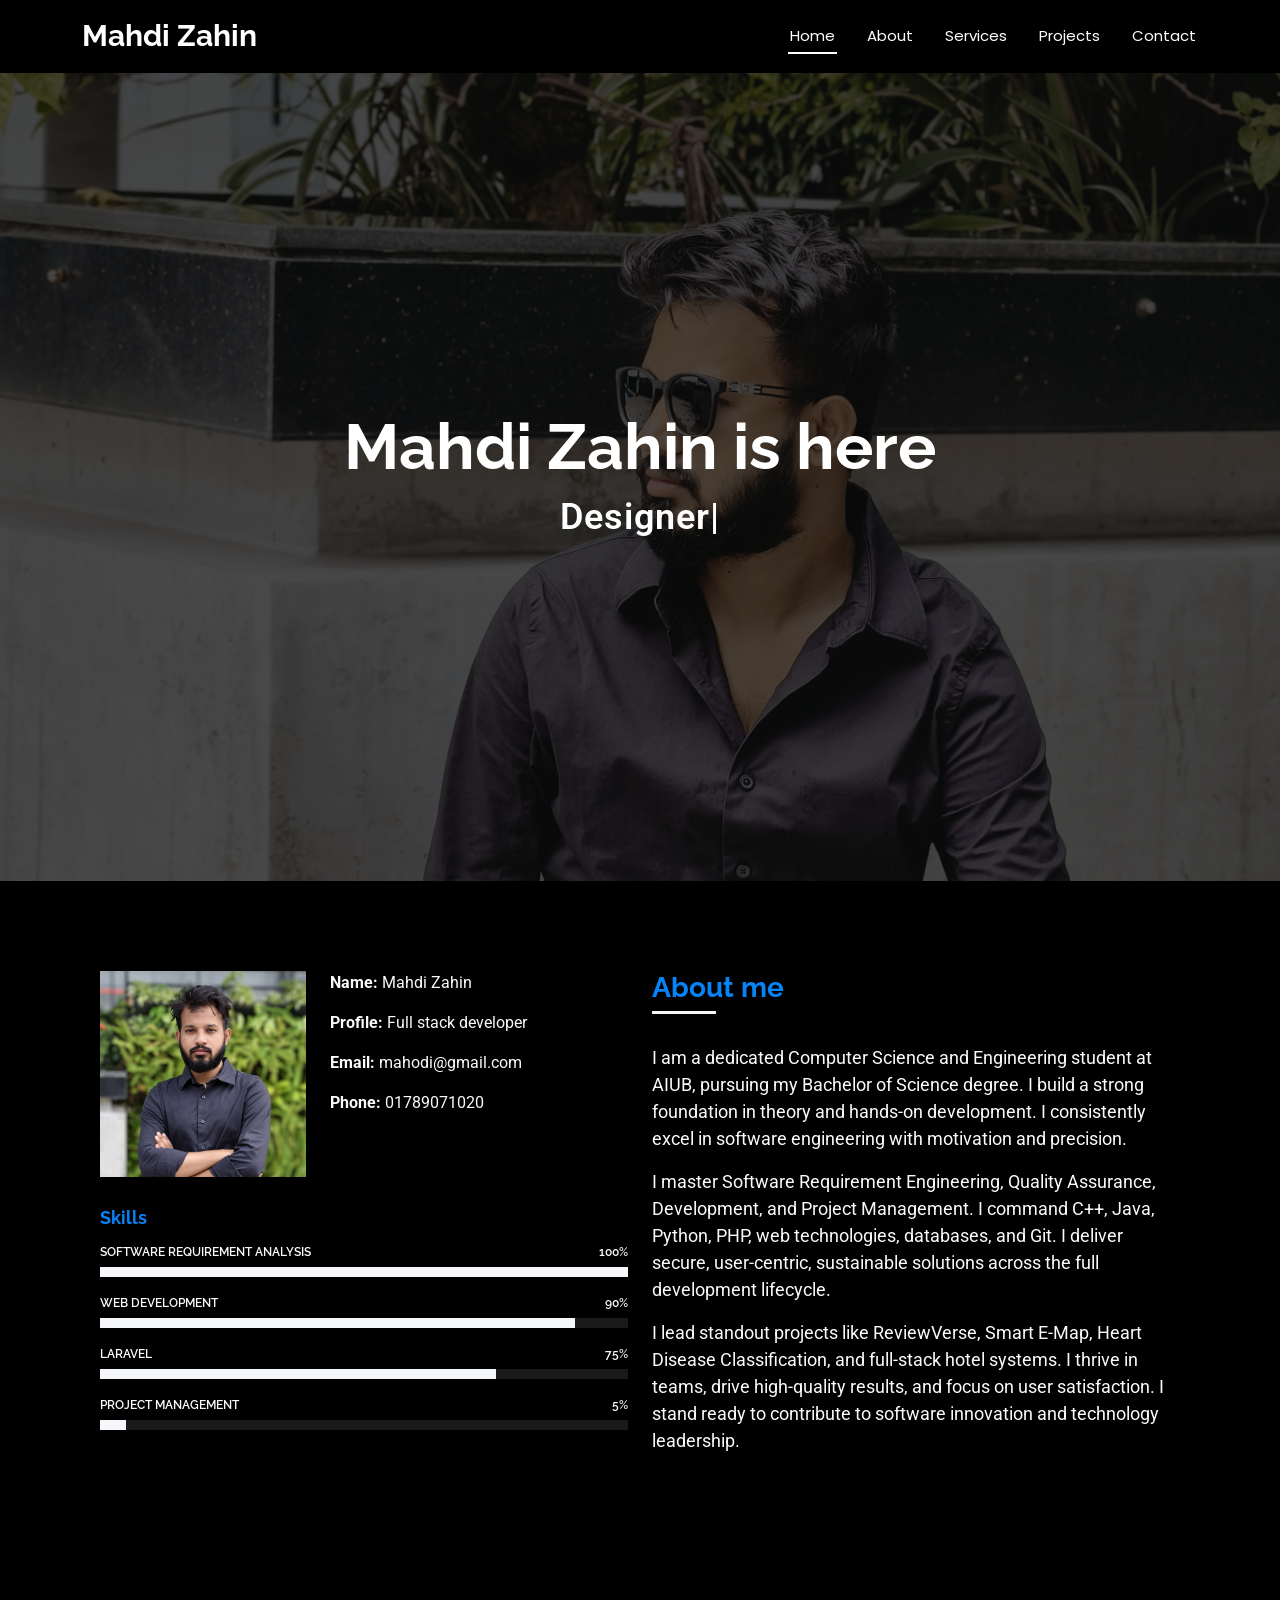
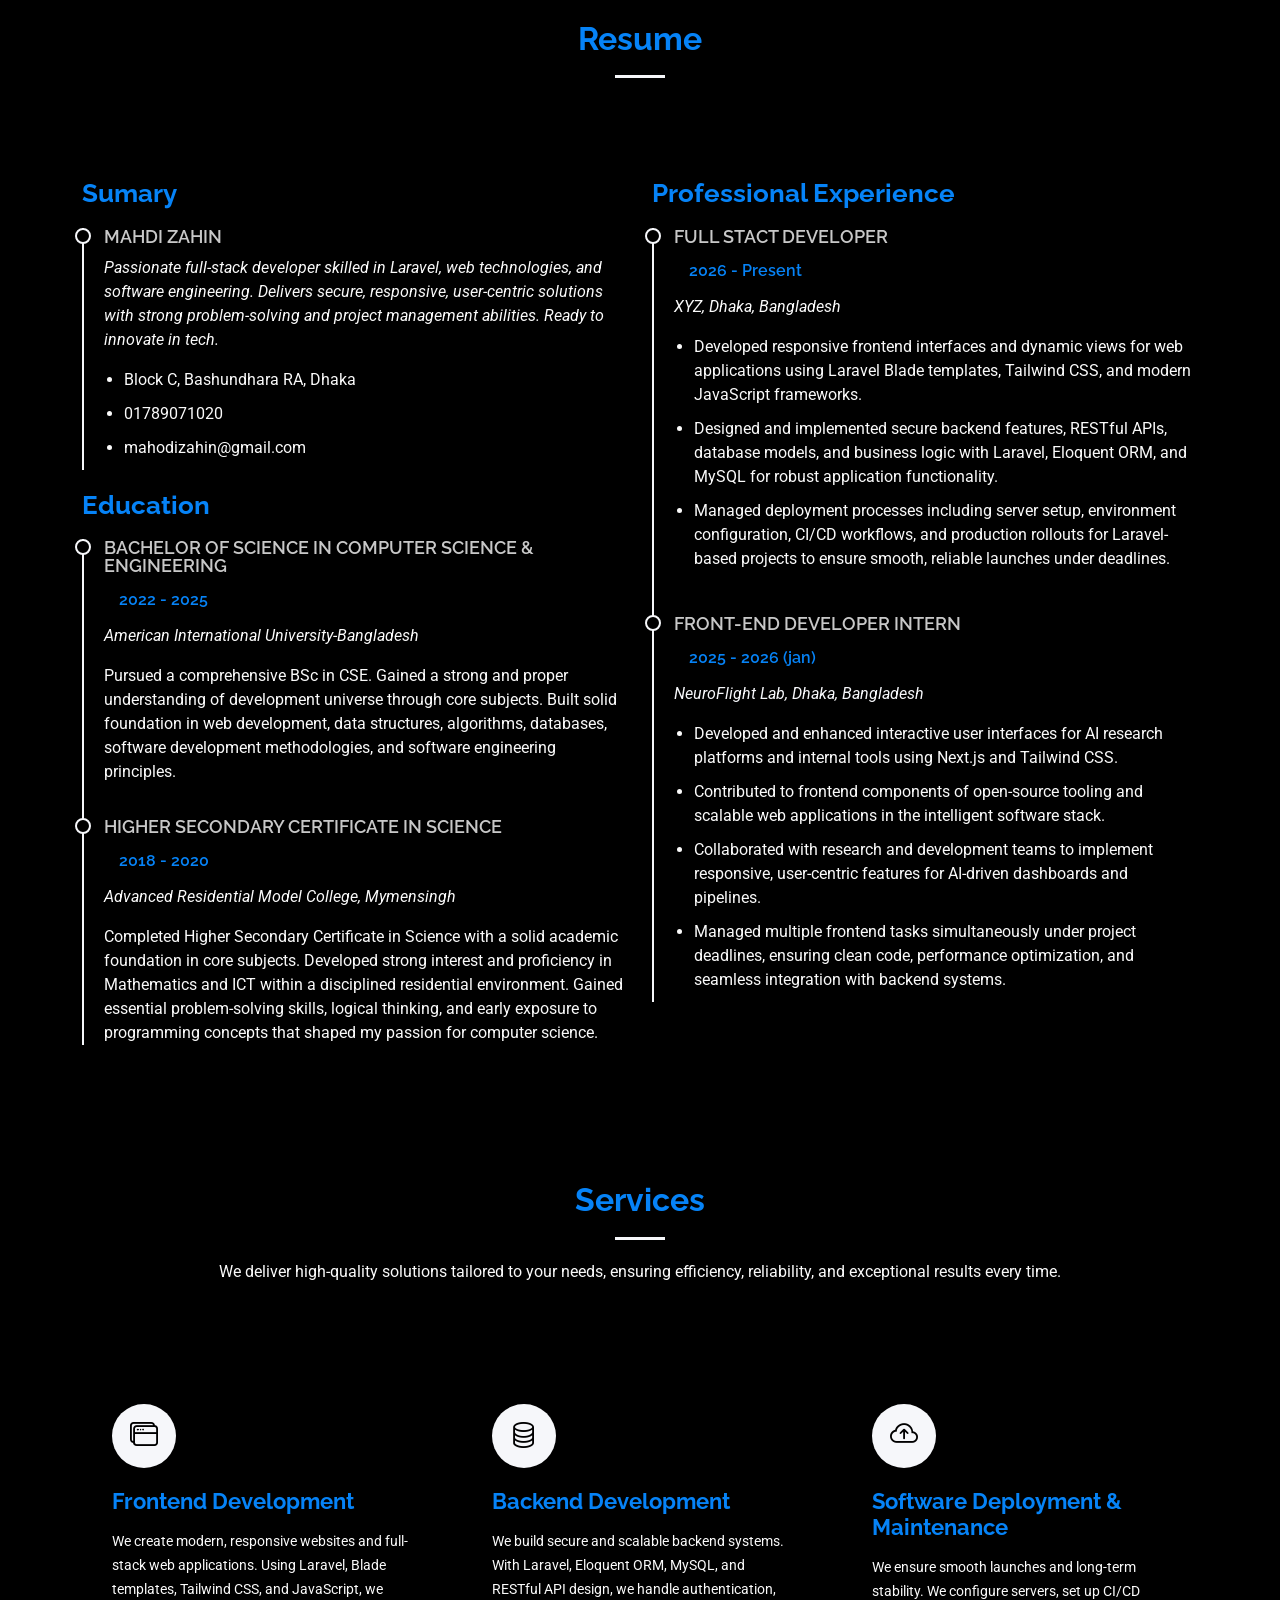
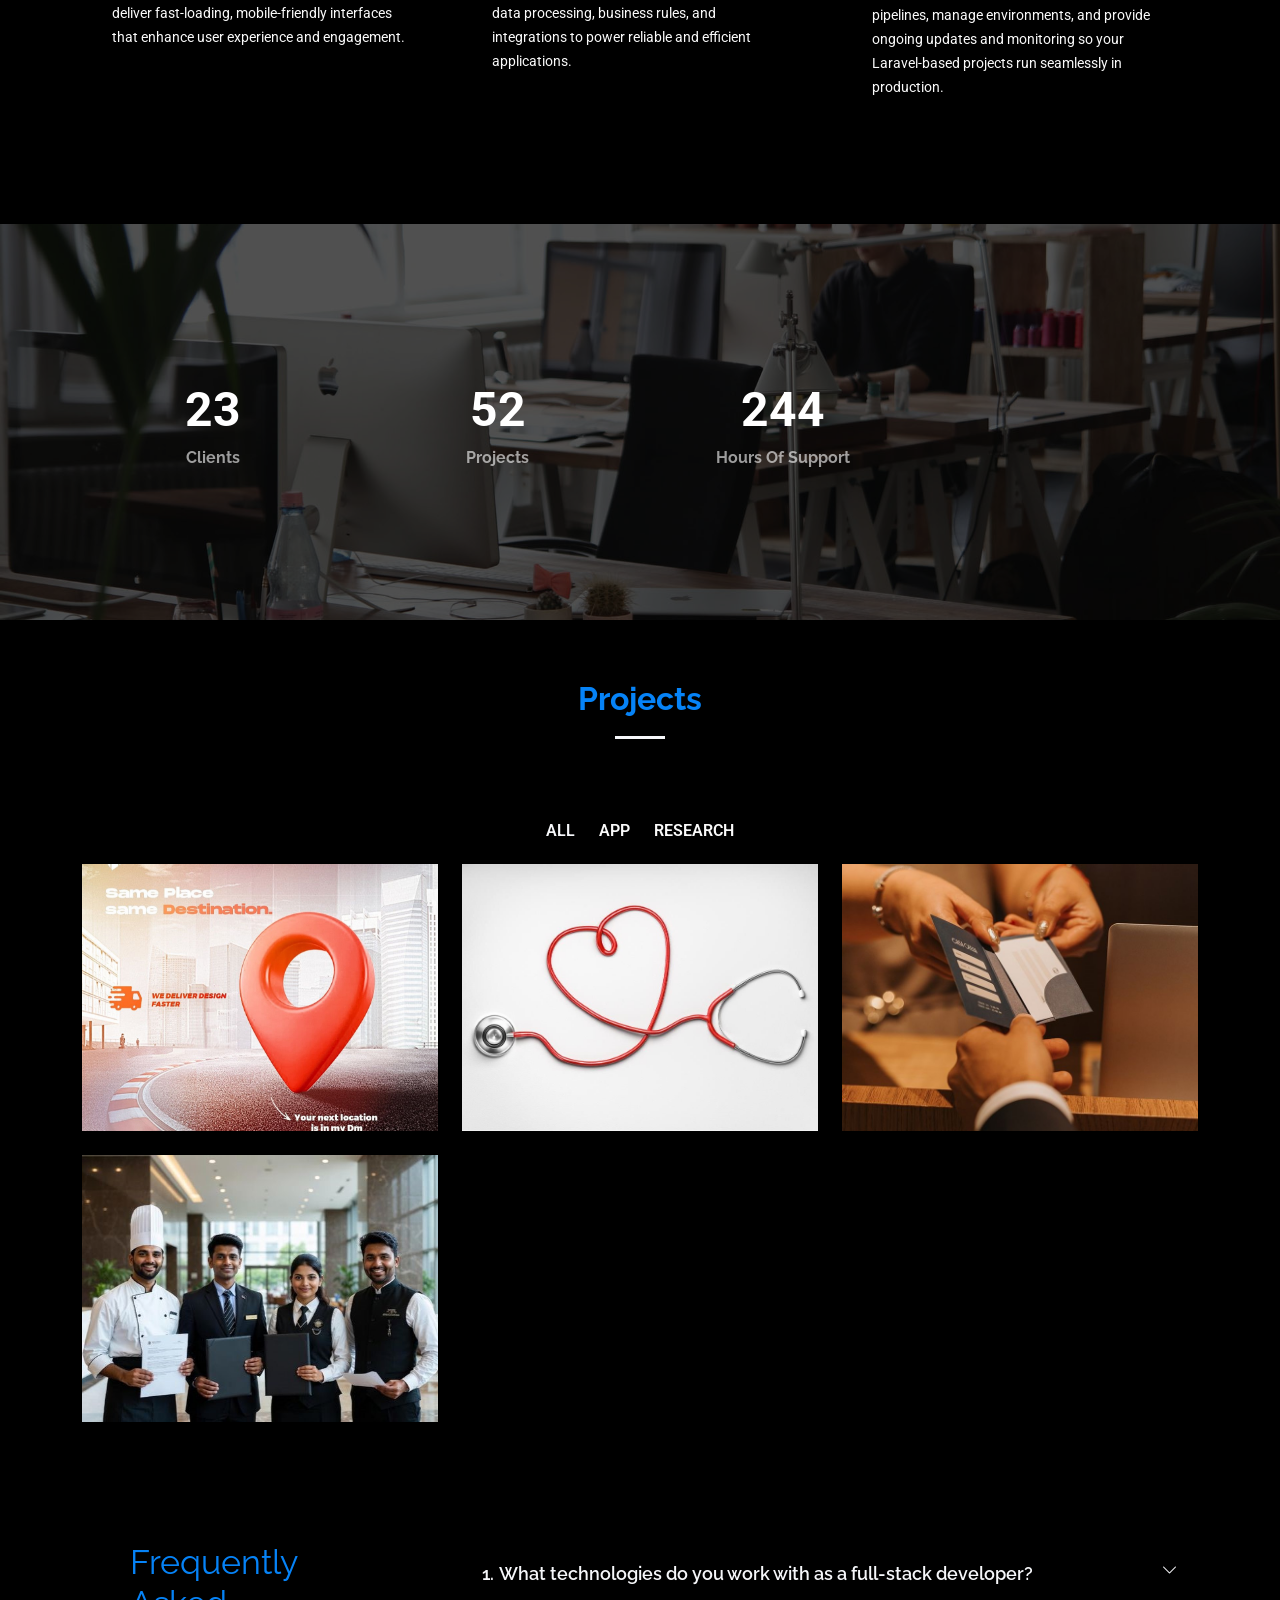
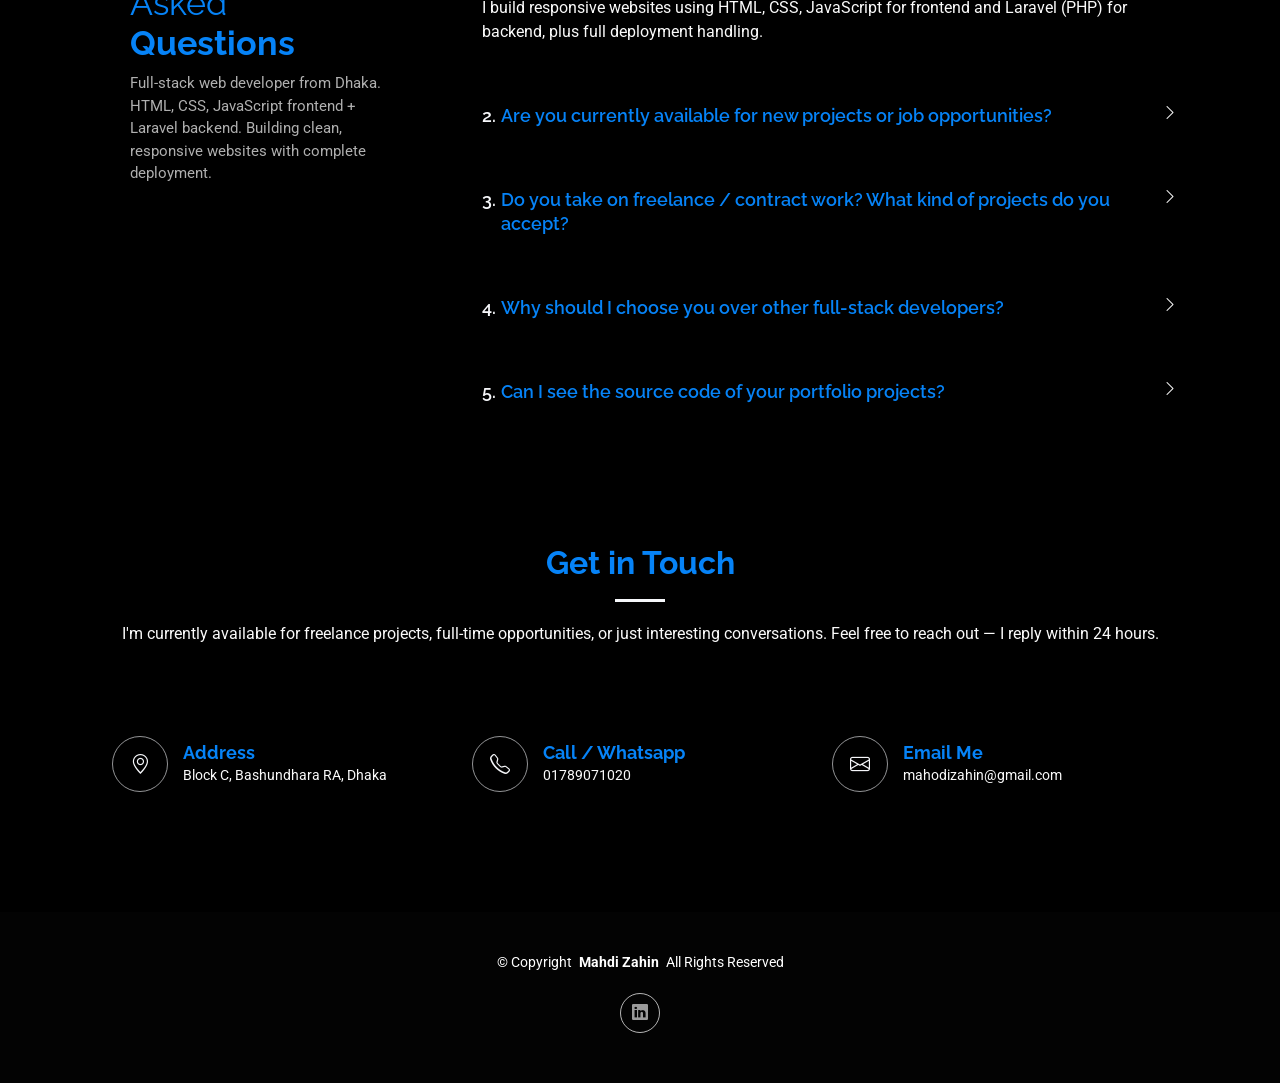
==== index.html @ 17c9fedd "Initial Commit" ====
<!DOCTYPE html>
<html lang="en">

<head>
  <meta charset="utf-8">
  <meta content="width=device-width, initial-scale=1.0" name="viewport">
  <title>Mahdi Zahin</title>
  <meta name="description" content="">
  <meta name="keywords" content="">

  <!-- Favicons -->
  <link href="" rel="icon">
  <link href="assets/img/apple-touch-icon.png" rel="apple-touch-icon">

  <!-- Fonts -->
  <link href="https://fonts.googleapis.com" rel="preconnect">
  <link href="https://fonts.gstatic.com" rel="preconnect" crossorigin>
  <link href="https://fonts.googleapis.com/css2?family=Roboto:ital,wght@0,100;0,300;0,400;0,500;0,700;0,900;1,100;1,300;1,400;1,500;1,700;1,900&family=Poppins:ital,wght@0,100;0,200;0,300;0,400;0,500;0,600;0,700;0,800;0,900;1,100;1,200;1,300;1,400;1,500;1,600;1,700;1,800;1,900&family=Raleway:ital,wght@0,100;0,200;0,300;0,400;0,500;0,600;0,700;0,800;0,900;1,100;1,200;1,300;1,400;1,500;1,600;1,700;1,800;1,900&display=swap" rel="stylesheet">

  <!-- Vendor CSS Files -->
  <link href="assets/vendor/bootstrap/css/bootstrap.min.css" rel="stylesheet">
  <link href="assets/vendor/bootstrap-icons/bootstrap-icons.css" rel="stylesheet">
  <link href="assets/vendor/aos/aos.css" rel="stylesheet">
  <link href="assets/vendor/glightbox/css/glightbox.min.css" rel="stylesheet">
  <link href="assets/vendor/swiper/swiper-bundle.min.css" rel="stylesheet">

  <!-- Main CSS File -->
  <link href="assets/css/main.css" rel="stylesheet">

  <!-- =======================================================
  * Template Name: DevFolio
  * Template URL: https://bootstrapmade.com/devfolio-bootstrap-portfolio-html-template/
  * Updated: Aug 07 2024 with Bootstrap v5.3.3
  * Author: BootstrapMade.com
  * License: https://bootstrapmade.com/license/
  ======================================================== -->
</head>

<body class="index-page">

  <header id="header" class="header d-flex align-items-center sticky-top">
    <div class="container-fluid container-xl position-relative d-flex align-items-center justify-content-between">

      <a href="index.html" class="logo d-flex align-items-center">
        <!-- Uncomment the line below if you also wish to use an image logo -->
        <!-- <img src="assets/img/logo.png" alt=""> -->
        <h1 class="sitename">Mahdi Zahin</h1>
      </a>

      <nav id="navmenu" class="navmenu">
        <ul>
          <li><a href="#hero" class="active">Home<br></a></li>
          <li><a href="#about">About</a></li>
          <li><a href="#services">Services</a></li>
          <li><a href="#portfolio">Projects</a></li>
          <li><a href="#contact">Contact</a></li>
        </ul>
        <i class="mobile-nav-toggle d-xl-none bi bi-list"></i>
      </nav>

    </div>
  </header>

  <main class="main">

    <!-- Hero Section -->
    <section id="hero" class="hero section dark-background">

      <img src="assets/img/hero-img.jpg" alt="" data-aos="fade-in">

      <div class="container d-flex flex-column align-items-center justify-content-center text-center" data-aos="fade-up" data-aos-delay="100">
        <h2>Mahdi Zahin is here</h2>
        <p><span class="typed" data-typed-items="Designer, Developer, Freelancer, Project Manager"></span></p>
      </div>

    </section><!-- /Hero Section -->

    <!-- About Section -->
    <section id="about" class="about section">

      <div class="container" data-aos="fade-up" data-aos-delay="100">

        <div class="row gy-4">
          <div class="col-md-6">

            <div class="row justify-content-between gy-4">
              <div class="col-lg-5">
                <img src="assets/img/profile-img.jpg" class="img-fluid" alt="">
              </div>
              <div class="col-lg-7 about-info">
                <p><strong>Name: </strong> <span>Mahdi Zahin</span></p>
                <p><strong>Profile: </strong> <span>Full stack developer</span></p>
                <p><strong>Email: </strong> <span>mahodi@gmail.com</span></p>
                <p><strong>Phone: </strong> <span>01789071020</span></p>
              </div>
            </div>

            <div class="skills-content skills-animation">

              <h5>Skills</h5>

              <div class="progress">
                <span class="skill"><span>Software Requirement Analysis</span> <i class="val">100%</i></span>
                <div class="progress-bar-wrap">
                  <div class="progress-bar" role="progressbar" aria-valuenow="100" aria-valuemin="0" aria-valuemax="100"></div>
                </div>
              </div><!-- End Skills Item -->

              <div class="progress">
                <span class="skill"><span>Web development</span> <i class="val">90%</i></span>
                <div class="progress-bar-wrap">
                  <div class="progress-bar" role="progressbar" aria-valuenow="90" aria-valuemin="0" aria-valuemax="100"></div>
                </div>
              </div><!-- End Skills Item -->

              <div class="progress">
                <span class="skill"><span>Laravel</span> <i class="val">75%</i></span>
                <div class="progress-bar-wrap">
                  <div class="progress-bar" role="progressbar" aria-valuenow="75" aria-valuemin="0" aria-valuemax="100"></div>
                </div>
              </div><!-- End Skills Item -->

              <div class="progress">
                <span class="skill"><span>Project Management</span> <i class="val">5%</i></span>
                <div class="progress-bar-wrap">
                  <div class="progress-bar" role="progressbar" aria-valuenow="5" aria-valuemin="0" aria-valuemax="100"></div>
                </div>
              </div><!-- End Skills Item -->

            </div>
          </div>

          <div class="col-md-6">
            <div class="about-me">
              <h4>About me</h4>
              <p>
                I am a dedicated Computer Science and Engineering student at AIUB, pursuing my Bachelor of Science degree. I build a strong foundation in theory and hands-on development. I consistently excel in software engineering with motivation and precision.
              </p>
              <p>
                I master Software Requirement Engineering, Quality Assurance, Development, and Project Management. I command C++, Java, Python, PHP, web technologies, databases, and Git. I deliver secure, user-centric, sustainable solutions across the full development lifecycle.
              </p>
              <p>
                I lead standout projects like ReviewVerse, Smart E-Map, Heart Disease Classification, and full-stack hotel systems. I thrive in teams, drive high-quality results, and focus on user satisfaction. I stand ready to contribute to software innovation and technology leadership.
              </p>
            </div>
          </div>
        </div>

      </div>

    </section><!-- /About Section -->

    <!-- Resume Section -->
    <section id="resume" class="resume section">

      <!-- Section Title -->
      <div class="container section-title" data-aos="fade-up">
        <h2>Resume</h2>
      </div><!-- End Section Title -->

      <div class="container">

        <div class="row">

          <div class="col-lg-6" data-aos="fade-up" data-aos-delay="100">
            <h3 class="resume-title">Sumary</h3>

            <div class="resume-item pb-0">
              <h4>Mahdi Zahin</h4>
              <p><em>Passionate full-stack developer skilled in Laravel, web technologies, and software engineering. Delivers secure, responsive, user-centric solutions with strong problem-solving and project management abilities. Ready to innovate in tech.</em></p>
              <ul>
                <li>Block C, Bashundhara RA, Dhaka</li>
                <li>01789071020</li>
                <li>mahodizahin@gmail.com</li>
              </ul>
            </div><!-- Edn Resume Item -->

            <h3 class="resume-title">Education</h3>
            <div class="resume-item">
              <h4>Bachelor of Science in Computer Science & Engineering</h4>
              <h5>2022 - 2025</h5>
              <p><em>American International University-Bangladesh </em></p>
              <p>Pursued a comprehensive BSc in CSE. Gained a strong and proper understanding of development universe through core subjects. Built solid foundation in web development, data structures, algorithms, databases, software development methodologies, and software engineering principles.</p>
            </div><!-- Edn Resume Item -->

            <div class="resume-item">
              <h4>Higher Secondary Certificate in Science</h4>
              <h5>2018 - 2020</h5>
              <p><em>Advanced Residential Model College, Mymensingh</em></p>
              <p>Completed Higher Secondary Certificate in Science with a solid academic foundation in core subjects. Developed strong interest and proficiency in Mathematics and ICT within a disciplined residential environment. Gained essential problem-solving skills, logical thinking, and early exposure to programming concepts that shaped my passion for computer science.</p>
            </div><!-- Edn Resume Item -->

          </div>

          <div class="col-lg-6" data-aos="fade-up" data-aos-delay="200">
            <h3 class="resume-title">Professional Experience</h3>
            <div class="resume-item">
              <h4>Full Stact Developer</h4>
              <h5>2026 - Present</h5>
              <p><em>XYZ, Dhaka, Bangladesh</em></p>
              <ul>
                <li>Developed responsive frontend interfaces and dynamic views for web applications using Laravel Blade templates, Tailwind CSS, and modern JavaScript frameworks.</li>
                <li>Designed and implemented secure backend features, RESTful APIs, database models, and business logic with Laravel, Eloquent ORM, and MySQL for robust application functionality.</li>
                <li>Managed deployment processes including server setup, environment configuration, CI/CD workflows, and production rollouts for Laravel-based projects to ensure smooth, reliable launches under deadlines.</li>
              
              </ul>
            </div><!-- Edn Resume Item -->

            <div class="resume-item">
              <h4>Front-end Developer Intern</h4>
              <h5>2025 - 2026 (jan)</h5>
              <p><em> <a href="https://www.neuroflightlab.org/">NeuroFlight Lab, Dhaka, Bangladesh</a></em></p>
              <ul>
                <li>Developed and enhanced interactive user interfaces for AI research platforms and internal tools using Next.js and Tailwind CSS.</li>
                <li>Contributed to frontend components of open-source tooling and scalable web applications in the intelligent software stack.</li>
                <li>Collaborated with research and development teams to implement responsive, user-centric features for AI-driven dashboards and pipelines.</li>
                <li>Managed multiple frontend tasks simultaneously under project deadlines, ensuring clean code, performance optimization, and seamless integration with backend systems.</li>
              </ul>
            </div><!-- Edn Resume Item -->

          </div>

        </div>

      </div>

    </section><!-- /Resume Section -->

    <!-- Services Section -->
    <section id="services" class="services section">

      <!-- Section Title -->
      <div class="container section-title" data-aos="fade-up">
        <h2>Services</h2>
        <p>We deliver high-quality solutions tailored to your needs, ensuring efficiency, reliability, and exceptional results every time.</p>
      </div><!-- End Section Title -->

      <div class="container">

        <div class="row gy-4">

          <div class="col-lg-4 col-md-6" data-aos="fade-up" data-aos-delay="100">
            <div class="service-item  position-relative">
              <div class="icon">
                <i class="bi bi-window-stack"></i>
              </div>
              <a href="#" class="stretched-link">
                <h3>Frontend Development</h3>
              </a>
              <p>We create modern, responsive websites and full-stack web applications. Using Laravel, Blade templates, Tailwind CSS, and JavaScript, we deliver fast-loading, mobile-friendly interfaces that enhance user experience and engagement.</p>
            </div>
          </div><!-- End Service Item -->

          <div class="col-lg-4 col-md-6" data-aos="fade-up" data-aos-delay="200">
            <div class="service-item position-relative">
              <div class="icon">
                <i class="bi bi-database"></i>
              </div>
              <a href="#" class="stretched-link">
                <h3>Backend Development</h3>
              </a>
              <p>We build secure and scalable backend systems. With Laravel, Eloquent ORM, MySQL, and RESTful API design, we handle authentication, data processing, business rules, and integrations to power reliable and efficient applications.</p>
            </div>
          </div><!-- End Service Item -->

          <div class="col-lg-4 col-md-6" data-aos="fade-up" data-aos-delay="300">
            <div class="service-item position-relative">
              <div class="icon">
                <i class="bi bi-cloud-arrow-up"></i>
              </div>
              <a href="#" class="stretched-link">
                <h3>Software Deployment & Maintenance</h3>
              </a>
              <p>We ensure smooth launches and long-term stability. We configure servers, set up CI/CD pipelines, manage environments, and provide ongoing updates and monitoring so your Laravel-based projects run seamlessly in production.</p>
            </div>
          </div><!-- End Service Item -->

        </div>

      </div>

    </section><!-- /Services Section -->

    <!-- Stats Section -->
    <section id="stats" class="stats section accent-background">

      <img src="assets/img/stats-bg.jpg" alt="" data-aos="fade-in">

      <div class="container position-relative" data-aos="fade-up" data-aos-delay="100">

        <div class="row gy-4">

          <div class="col-lg-3 col-md-6">
            <div class="stats-item text-center w-100 h-100">
              <span data-purecounter-start="0" data-purecounter-end="23" data-purecounter-duration="0" class="purecounter">23</span>
              <p>Clients</p>
            </div>
          </div><!-- End Stats Item -->

          <div class="col-lg-3 col-md-6">
            <div class="stats-item text-center w-100 h-100">
              <span data-purecounter-start="0" data-purecounter-end="52" data-purecounter-duration="0" class="purecounter">52</span>
              <p>Projects</p>
            </div>
          </div><!-- End Stats Item -->

          <div class="col-lg-3 col-md-6">
            <div class="stats-item text-center w-100 h-100">
              <span data-purecounter-start="0" data-purecounter-end="244" data-purecounter-duration="0" class="purecounter">244</span>
              <p>Hours Of Support</p>
            </div>
          </div><!-- End Stats Item -->

        </div>

      </div>

    </section><!-- /Stats Section -->

    <!-- Portfolio Section -->
    <section id="portfolio" class="portfolio section">

      <!-- Section Title -->
      <div class="container section-title" data-aos="fade-up">
        <h2>Projects</h2>
      </div><!-- End Section Title -->

      <div class="container">

        <div class="isotope-layout" data-default-filter="*" data-layout="masonry" data-sort="original-order">

          <ul class="portfolio-filters isotope-filters" data-aos="fade-up" data-aos-delay="100">
            <li data-filter="*" class="filter-active">All</li>
            <li data-filter=".filter-app">App</li>
            <li data-filter=".filter-product">Research</li>
            
          </ul><!-- End Portfolio Filters -->

          <div class="row gy-4 isotope-container" data-aos="fade-up" data-aos-delay="200">

            <div class="col-lg-4 col-md-6 portfolio-item isotope-item filter-app">
              <img src="assets/img/portfolio/app-1.jpg" class="img-fluid" alt="">
              <div class="portfolio-info">
                <h4>Smart E-Map</h4>
                <p>Developed an intelligent digital mapping system integrating real-time traffic, optimized routing, 
                emergency assistance, and parking management. Conducted stakeholder analysis, project 
                planning, risk and financial assessment, and designed user-friendly features to enhance urban 
                mobility, safety, and sustainability</p>
                <a href="assets/img/portfolio/app-1.jpg" title="App 1" data-gallery="portfolio-gallery-app" class="glightbox preview-link"><i class="bi bi-zoom-in"></i></a>
                <a href="portfolio-details.html" title="More Details" class="details-link"><i class="bi bi-link-45deg"></i></a>
              </div>
            </div><!-- End Portfolio Item -->

            <div class="col-lg-4 col-md-6 portfolio-item isotope-item filter-product">
              <img src="assets/img/portfolio/product-1.jpg" class="img-fluid" alt="">
              <div class="portfolio-info">
                <h4>Heart Disease Classification</h4>
                <p>Predictive model focusing on data cleaning, imputation, and feature engineering.r</p>
                <a href="assets/img/portfolio/product-1.jpg" title="Product 1" data-gallery="portfolio-gallery-product" class="glightbox preview-link"><i class="bi bi-zoom-in"></i></a>
                <a href="portfolio-details.html" title="More Details" class="details-link"><i class="bi bi-link-45deg"></i></a>
              </div>
            </div><!-- End Portfolio Item -->

           


            <div class="col-lg-4 col-md-6 portfolio-item isotope-item filter-app">
              <img src="assets/img/portfolio/app-2.jpg" class="img-fluid" alt="">
              <div class="portfolio-info">
                <h4>Hotel Reservation System </h4>
                <p>Interactive reservation system with user authentication, room booking, and admin panel.  </p>
                <a href="assets/img/portfolio/app-2.jpg" title="App 2" data-gallery="portfolio-gallery-app" class="glightbox preview-link"><i class="bi bi-zoom-in"></i></a>
                <a href="portfolio-details.html" title="More Details" class="details-link"><i class="bi bi-link-45deg"></i></a>
              </div>
            </div><!-- End Portfolio Item -->


            <div class="col-lg-4 col-md-6 portfolio-item isotope-item filter-app">
              <img src="assets/img/portfolio/app-3.jpg" class="img-fluid" alt="">
              <div class="portfolio-info">
                <h4>Hotel Management System</h4>
                <p>Customers can book single/double rooms by date, while admin manages room availability and assigns cleaners efficiently. </p>
                <a href="assets/img/portfolio/app-3.jpg" title="App 3" data-gallery="portfolio-gallery-app" class="glightbox preview-link"><i class="bi bi-zoom-in"></i></a>
                <a href="portfolio-details.html" title="More Details" class="details-link"><i class="bi bi-link-45deg"></i></a>
              </div>
            </div><!-- End Portfolio Item -->

          </div><!-- End Portfolio Container -->

        </div>

      </div>

    </section><!-- /Portfolio Section -->

   

    <!-- Faq Section -->
    <section id="faq" class="faq section">

      <div class="container">

        <div class="row gy-4">

          <div class="col-lg-4" data-aos="fade-up" data-aos-delay="100">
            <div class="content px-xl-5">
              <h3><span>Frequently Asked </span><strong>Questions</strong></h3>
              <p>
                Full-stack web developer from Dhaka. HTML, CSS, JavaScript frontend + Laravel backend. Building clean, responsive websites with complete deployment.
              </p>
            </div>
          </div>

          <div class="col-lg-8" data-aos="fade-up" data-aos-delay="200">

            <div class="faq-container">
              <div class="faq-item faq-active">
                <h3><span class="num">1.</span> <span>What technologies do you work with as a full-stack developer?</span></h3>
                <div class="faq-content">
                  <p>I build responsive websites using HTML, CSS, JavaScript for frontend and Laravel (PHP) for backend, plus full deployment handling.</p>
                </div>
                <i class="faq-toggle bi bi-chevron-right"></i>
              </div><!-- End Faq item-->

              <div class="faq-item">
                <h3><span class="num">2.</span> <span>Are you currently available for new projects or job opportunities?</span></h3>
                <div class="faq-content">
                  <p>Yes — I'm open to exciting full-time remote/on-site roles (Dhaka-based preferred), freelance contracts, or interesting collaborations. If it's a good fit, I'm usually able to start within 2–4 weeks. Just drop me a message via the contact form, email (mahodizahin@gmail.com), or WhatsApp (01789-071020) with project/role details!</p>
                </div>
                <i class="faq-toggle bi bi-chevron-right"></i>
              </div><!-- End Faq item-->

              <div class="faq-item">
                <h3><span class="num">3.</span> <span>Do you take on freelance / contract work? What kind of projects do you accept?</span></h3>
                <div class="faq-content">
                  <p>Absolutely. I enjoy working on MVPs, SaaS apps, dashboards, e-commerce backends, API integrations, and performance-optimized web platforms. I typically take 1–2 freelance projects at a time to maintain quality. Best-fit projects involve modern JavaScript/TypeScript stacks or hybrid Python/Node solutions. Feel free to share your idea — I'll let you know within 24 hours if it's something I can help with.</p>
                </div>
                <i class="faq-toggle bi bi-chevron-right"></i>
              </div><!-- End Faq item-->

              <div class="faq-item">
                <h3><span class="num">4.</span> <span>Why should I choose you over other full-stack developers?</span></h3>
                <div class="faq-content">
                  <p>I focus on clean, maintainable code, strong problem-solving, and delivering real business value — not just features. Every project includes responsive design, performance optimization, proper error handling, security best practices, and clear documentation. Past clients/teams appreciate fast communication, realistic estimates, and that I think like a product engineer (not just a coder). Check my featured projects for live examples!</p>
                </div>
                <i class="faq-toggle bi bi-chevron-right"></i>
              </div><!-- End Faq item-->

              <div class="faq-item">
                <h3><span class="num">5.</span> <span>Can I see the source code of your portfolio projects?</span></h3>
                <div class="faq-content">
                  <p>Most of my personal / showcase projects are open-source and linked directly on each project card (GitHub repos). For client / NDA projects, I share detailed case studies with architecture diagrams, challenges solved, tech decisions, and performance results — but not the private code. If you're a potential employer/recruiter and want to see more private work samples during interviews, just let me know — happy to discuss under NDA.</p>
                </div>
                <i class="faq-toggle bi bi-chevron-right"></i>
              </div><!-- End Faq item-->

            </div>

          </div>
        </div>

      </div>

    </section><!-- /Faq Section -->

    <!-- Contact Section -->
    <section id="contact" class="contact section">

      <!-- Section Title -->
      <div class="container section-title" data-aos="fade-up">
        <h2>Get in Touch</h2>
        <p>I'm currently available for freelance projects, full-time opportunities, 
  or just interesting conversations. Feel free to reach out — I reply within 24 hours.</p>
      </div><!-- End Section Title -->

      <div class="container" data-aos="fade-up" data-aos-delay="100">

        <div class="info-wrap" data-aos="fade-up" data-aos-delay="200">
          <div class="row gy-5">

            <div class="col-lg-4">
              <div class="info-item d-flex align-items-center">
                <i class="bi bi-geo-alt flex-shrink-0"></i>
                <div>
                  <h3>Address</h3>
                  <p>Block C, Bashundhara RA, Dhaka</p>
                </div>
              </div>
            </div><!-- End Info Item -->

            <div class="col-lg-4">
              <div class="info-item d-flex align-items-center">
                <i class="bi bi-telephone flex-shrink-0"></i>
                <div>
                  <h3>Call / Whatsapp</h3>
                  <p>01789071020</p>
                </div>
              </div>
            </div><!-- End Info Item -->

            <div class="col-lg-4">
              <div class="info-item d-flex align-items-center">
                <i class="bi bi-envelope flex-shrink-0"></i>
                <div>
                  <h3>Email Me</h3>
                  <p>mahodizahin@gmail.com</p>
                </div>
              </div>
            </div><!-- End Info Item -->

          </div>
        </div>
      <!-- 
        <form action="forms/contact.php" method="post" class="php-email-form" data-aos="fade-up" data-aos-delay="300">
          <div class="row gy-4">

            <div class="col-md-6">
              <input type="text" name="name" class="form-control" placeholder="Your Name" required="">
            </div>

            <div class="col-md-6 ">
              <input type="email" class="form-control" name="email" placeholder="Your Email" required="">
            </div>

            <div class="col-md-12">
              <input type="text" class="form-control" name="subject" placeholder="Subject" required="">
            </div>

            <div class="col-md-12">
              <textarea class="form-control" name="message" rows="6" placeholder="Message" required=""></textarea>
            </div>

            <div class="col-md-12 text-center">
              <div class="loading">Loading</div>
              <div class="error-message"></div>
              <div class="sent-message">Your message has been sent. Thank you!</div>

              <button type="submit">Send Message</button>
            </div>

          </div>

          <div style="display:none;">
          <input type="text" name="website" value="" autocomplete="off" />
          </div>
        </form><!-- End Contact Form -->
          
      </div>
      
    </section><!-- /Contact Section -->

  </main>

  <footer id="footer" class="footer accent-background">

    <div class="container">
      <div class="copyright text-center ">
        <p>© <span>Copyright</span> <strong class="px-1 sitename">Mahdi Zahin</strong> <span>All Rights Reserved</span></p>
      </div>
      <div class="social-links d-flex justify-content-center">
        <!--<a href=""><i class="bi bi-twitter-x"></i></a>
        <a href=""><i class="bi bi-facebook"></i></a>
        <a href=""><i class="bi bi-instagram"></i></a> -->
        <a href="https://www.linkedin.com/in/mahdi-zahin-8b3b52180/"><i class="bi bi-linkedin"></i></a>
      </div>
      <div class="credits">
        <!-- All the links in the footer should remain intact. -->
        <!-- You can delete the links only if you've purchased the pro version. -->
        <!-- Licensing information: https://bootstrapmade.com/license/ -->
        <!-- Purchase the pro version with working PHP/AJAX contact form: [buy-url] -->
       
    </div>

  </footer>

  <!-- Scroll Top -->
  <a href="#" id="scroll-top" class="scroll-top d-flex align-items-center justify-content-center"><i class="bi bi-arrow-up-short"></i></a>

  <!-- Preloader -->
  <div id="preloader"></div>

  <!-- Vendor JS Files -->
  <script src="assets/vendor/bootstrap/js/bootstrap.bundle.min.js"></script>
  <script src="assets/vendor/php-email-form/validate.js"></script>
  <script src="assets/vendor/aos/aos.js"></script>
  <script src="assets/vendor/typed.js/typed.umd.js"></script>
  <script src="assets/vendor/waypoints/noframework.waypoints.js"></script>
  <script src="assets/vendor/purecounter/purecounter_vanilla.js"></script>
  <script src="assets/vendor/glightbox/js/glightbox.min.js"></script>
  <script src="assets/vendor/imagesloaded/imagesloaded.pkgd.min.js"></script>
  <script src="assets/vendor/isotope-layout/isotope.pkgd.min.js"></script>
  <script src="assets/vendor/swiper/swiper-bundle.min.js"></script>

  <!-- Main JS File -->
  <script src="assets/js/main.js"></script>

</body>

</html>
---- assets/css/main.css ----
/**
* Template Name: DevFolio
* Template URL: https://bootstrapmade.com/devfolio-bootstrap-portfolio-html-template/
* Updated: Aug 07 2024 with Bootstrap v5.3.3
* Author: BootstrapMade.com
* License: https://bootstrapmade.com/license/
*/

/*--------------------------------------------------------------
# Font & Color Variables
# Help: https://bootstrapmade.com/color-system/
--------------------------------------------------------------*/
/* Fonts */
:root {
  --default-font: "Roboto",  system-ui, -apple-system, "Segoe UI", Roboto, "Helvetica Neue", Arial, "Noto Sans", "Liberation Sans", sans-serif, "Apple Color Emoji", "Segoe UI Emoji", "Segoe UI Symbol", "Noto Color Emoji";
  --heading-font: "Raleway",  sans-serif;
  --nav-font: "Poppins",  sans-serif;
}

/* Global Colors - The following color variables are used throughout the website. Updating them here will change the color scheme of the entire website */
:root { 
  --background-color: #000000; /* Background color for the entire website, including individual sections */
  --default-color: #fafafa; /* Default color used for the majority of the text content across the entire website */
  --heading-color: #0683f7; /* Color for headings, subheadings and title throughout the website */
  --accent-color: #f6f7fa; /* Accent color that represents your brand on the website. It's used for buttons, links, and other elements that need to stand out */
  --surface-color: #000000; /* The surface color is used as a background of boxed elements within sections, such as cards, icon boxes, or other elements that require a visual separation from the global background. */
  --contrast-color: #000000; /* Contrast color for text, ensuring readability against backgrounds of accent, heading, or default colors. */
}

/* Nav Menu Colors - The following color variables are used specifically for the navigation menu. They are separate from the global colors to allow for more customization options */
:root {
  --nav-color: #ffffff;  /* The default color of the main navmenu links */
  --nav-hover-color: #ffffff; /* Applied to main navmenu links when they are hovered over or active */
  --nav-mobile-background-color: #ffffff; /* Used as the background color for mobile navigation menu */
  --nav-dropdown-background-color: #ffffff; /* Used as the background color for dropdown items that appear when hovering over primary navigation items */
  --nav-dropdown-color: #212529; /* Used for navigation links of the dropdown items in the navigation menu. */
  --nav-dropdown-hover-color: #0078ff; /* Similar to --nav-hover-color, this color is applied to dropdown navigation links when they are hovered over. */
}

/* Color Presets - These classes override global colors when applied to any section or element, providing reuse of the sam color scheme. */

.light-background {
  --background-color: #f9f9f9;
  --surface-color: #ffffff;
}

.dark-background {
  --background-color: #030303;
  --default-color: #ffffff;
  --heading-color: #ffffff;
  --surface-color: #252525;
  --contrast-color: #ffffff;
}

.accent-background {
  --background-color: #030303;
  --default-color: #ffffff;
  --heading-color: #ffffff;
  --accent-color: #ffffff;
  --surface-color: #25282c;
  --contrast-color: #ffffff;
}

/* Smooth scroll */
:root {
  scroll-behavior: smooth;
}

/*--------------------------------------------------------------
# General Styling & Shared Classes
--------------------------------------------------------------*/
body {
  color: var(--default-color);
  background-color: var(--background-color);
  font-family: var(--default-font);
}

a {
  color: var(--accent-color);
  text-decoration: none;
  transition: 0.3s;
}

a:hover {
  color: color-mix(in srgb, var(--accent-color), transparent 25%);
  text-decoration: none;
}

h1,
h2,
h3,
h4,
h5,
h6 {
  color: var(--heading-color);
  font-family: var(--heading-font);
}

/* PHP Email Form Messages
------------------------------*/
.php-email-form .error-message {
  display: none;
  background: #df1529;
  color: #ffffff;
  text-align: left;
  padding: 15px;
  margin-bottom: 24px;
  font-weight: 600;
}

.php-email-form .sent-message {
  display: none;
  color: #ffffff;
  background: #059652;
  text-align: center;
  padding: 15px;
  margin-bottom: 24px;
  font-weight: 600;
}

.php-email-form .loading {
  display: none;
  background: var(--surface-color);
  text-align: center;
  padding: 15px;
  margin-bottom: 24px;
}

.php-email-form .loading:before {
  content: "";
  display: inline-block;
  border-radius: 50%;
  width: 24px;
  height: 24px;
  margin: 0 10px -6px 0;
  border: 3px solid var(--accent-color);
  border-top-color: var(--surface-color);
  animation: php-email-form-loading 1s linear infinite;
}

@keyframes php-email-form-loading {
  0% {
    transform: rotate(0deg);
  }

  100% {
    transform: rotate(360deg);
  }
}

/*--------------------------------------------------------------
# Global Header
--------------------------------------------------------------*/
.header {
  --background-color: #000000;
  --default-color: #ffffff;
  --heading-color: #ffffff;
  color: var(--default-color);
  background-color: var(--background-color);
  padding: 10px 0;
  transition: all 0.5s;
  z-index: 997;
}

.header .logo {
  line-height: 1;
}

.header .logo img {
  max-height: 32px;
  margin-right: 8px;
}

.header .logo h1 {
  font-size: 30px;
  margin: 0;
  font-weight: 700;
  color: var(--heading-color);
}

.scrolled .header {
  box-shadow: 0px 0 18px rgba(0, 0, 0, 0.1);
}

/*--------------------------------------------------------------
# Navigation Menu
--------------------------------------------------------------*/
/* Desktop Navigation */
@media (min-width: 1200px) {
  .navmenu {
    padding: 0;
  }

  .navmenu ul {
    margin: 0;
    padding: 0;
    display: flex;
    list-style: none;
    align-items: center;
  }

  .navmenu li {
    position: relative;
  }

  .navmenu>ul>li {
    white-space: nowrap;
    padding: 15px 14px;
  }

  .navmenu>ul>li:last-child {
    padding-right: 0;
  }

  .navmenu a,
  .navmenu a:focus {
    color: var(--nav-color);
    font-size: 15px;
    padding: 0 2px;
    font-family: var(--nav-font);
    font-weight: 400;
    display: flex;
    align-items: center;
    justify-content: space-between;
    white-space: nowrap;
    transition: 0.3s;
    position: relative;
  }

  .navmenu a i,
  .navmenu a:focus i {
    font-size: 12px;
    line-height: 0;
    margin-left: 5px;
    transition: 0.3s;
  }

  .navmenu>ul>li>a:before {
    content: "";
    position: absolute;
    width: 100%;
    height: 2px;
    bottom: -6px;
    left: 0;
    background-color: var(--nav-hover-color);
    visibility: hidden;
    width: 0px;
    transition: all 0.3s ease-in-out 0s;
  }

  .navmenu a:hover:before,
  .navmenu li:hover>a:before,
  .navmenu .active:before {
    visibility: visible;
    width: 100%;
  }

  .navmenu li:hover>a,
  .navmenu .active,
  .navmenu .active:focus {
    color: var(--nav-hover-color);
  }

  .navmenu .dropdown ul {
    margin: 0;
    padding: 10px 0;
    background: var(--nav-dropdown-background-color);
    display: block;
    position: absolute;
    visibility: hidden;
    left: 14px;
    top: 130%;
    opacity: 0;
    transition: 0.3s;
    border-radius: 4px;
    z-index: 99;
    box-shadow: 0px 0px 30px rgba(0, 0, 0, 0.1);
  }

  .navmenu .dropdown ul li {
    min-width: 200px;
  }

  .navmenu .dropdown ul a {
    padding: 10px 20px;
    font-size: 15px;
    text-transform: none;
    color: var(--nav-dropdown-color);
  }

  .navmenu .dropdown ul a i {
    font-size: 12px;
  }

  .navmenu .dropdown ul a:hover,
  .navmenu .dropdown ul .active:hover,
  .navmenu .dropdown ul li:hover>a {
    color: var(--nav-dropdown-hover-color);
  }

  .navmenu .dropdown:hover>ul {
    opacity: 1;
    top: 100%;
    visibility: visible;
  }

  .navmenu .dropdown .dropdown ul {
    top: 0;
    left: -90%;
    visibility: hidden;
  }

  .navmenu .dropdown .dropdown:hover>ul {
    opacity: 1;
    top: 0;
    left: -100%;
    visibility: visible;
  }
}

/* Mobile Navigation */
@media (max-width: 1199px) {
  .mobile-nav-toggle {
    color: var(--nav-color);
    font-size: 28px;
    line-height: 0;
    margin-right: 10px;
    cursor: pointer;
    transition: color 0.3s;
  }

  .navmenu {
    padding: 0;
    z-index: 9997;
  }

  .navmenu ul {
    display: none;
    list-style: none;
    position: absolute;
    inset: 60px 20px 20px 20px;
    padding: 10px 0;
    margin: 0;
    border-radius: 6px;
    background-color: var(--nav-mobile-background-color);
    border: 1px solid color-mix(in srgb, var(--default-color), transparent 90%);
    box-shadow: none;
    overflow-y: auto;
    transition: 0.3s;
    z-index: 9998;
  }

  .navmenu a,
  .navmenu a:focus {
    color: var(--nav-dropdown-color);
    padding: 10px 20px;
    font-family: var(--nav-font);
    font-size: 17px;
    font-weight: 500;
    display: flex;
    align-items: center;
    justify-content: space-between;
    white-space: nowrap;
    transition: 0.3s;
  }

  .navmenu a i,
  .navmenu a:focus i {
    font-size: 12px;
    line-height: 0;
    margin-left: 5px;
    width: 30px;
    height: 30px;
    display: flex;
    align-items: center;
    justify-content: center;
    border-radius: 50%;
    transition: 0.3s;
    background-color: color-mix(in srgb, var(--accent-color), transparent 90%);
  }

  .navmenu a i:hover,
  .navmenu a:focus i:hover {
    background-color: var(--accent-color);
    color: var(--contrast-color);
  }

  .navmenu a:hover,
  .navmenu .active,
  .navmenu .active:focus {
    color: var(--nav-dropdown-hover-color);
  }

  .navmenu .active i,
  .navmenu .active:focus i {
    background-color: var(--accent-color);
    color: var(--contrast-color);
    transform: rotate(180deg);
  }

  .navmenu .dropdown ul {
    position: static;
    display: none;
    z-index: 99;
    padding: 10px 0;
    margin: 10px 20px;
    background-color: var(--nav-dropdown-background-color);
    transition: all 0.5s ease-in-out;
  }

  .navmenu .dropdown ul ul {
    background-color: rgba(33, 37, 41, 0.1);
  }

  .navmenu .dropdown>.dropdown-active {
    display: block;
    background-color: rgba(33, 37, 41, 0.03);
  }

  .mobile-nav-active {
    overflow: hidden;
  }

  .mobile-nav-active .mobile-nav-toggle {
    color: #fff;
    position: absolute;
    font-size: 32px;
    top: 15px;
    right: 15px;
    margin-right: 0;
    z-index: 9999;
  }

  .mobile-nav-active .navmenu {
    position: fixed;
    overflow: hidden;
    inset: 0;
    background: rgba(33, 37, 41, 0.8);
    transition: 0.3s;
  }

  .mobile-nav-active .navmenu>ul {
    display: block;
  }
}

/*--------------------------------------------------------------
# Global Footer
--------------------------------------------------------------*/
.footer {
  color: var(--default-color);
  background-color: var(--background-color);
  font-size: 14px;
  padding: 40px 0;
  position: relative;
}

.footer .copyright p {
  margin-bottom: 0;
}

.footer .social-links {
  margin-top: 20px;
}

.footer .social-links a {
  display: flex;
  align-items: center;
  justify-content: center;
  width: 40px;
  height: 40px;
  border-radius: 50%;
  border: 1px solid color-mix(in srgb, var(--default-color), transparent 30%);
  font-size: 16px;
  color: color-mix(in srgb, var(--default-color), transparent 40%);
  margin: 0 5px;
  transition: 0.3s;
}

.footer .social-links a:hover {
  color: #e2e8f0;
  border-color: #e2e8f0;
}

.footer .credits {
  margin-top: 10px;
  font-size: 13px;
  text-align: center;
}

.footer .credits a {
  color: color-mix(in srgb, var(--default-color), transparent 70%);
}

/*--------------------------------------------------------------
# Preloader
--------------------------------------------------------------*/
#preloader {
  position: fixed;
  inset: 0;
  z-index: 999999;
  overflow: hidden;
  background: var(--background-color);
  transition: all 0.6s ease-out;
}

#preloader:before {
  content: "";
  position: fixed;
  top: calc(50% - 30px);
  left: calc(50% - 30px);
  border: 6px solid #ffffff;
  border-color: var(--accent-color) transparent var(--accent-color) transparent;
  border-radius: 50%;
  width: 60px;
  height: 60px;
  animation: animate-preloader 1.5s linear infinite;
}

@keyframes animate-preloader {
  0% {
    transform: rotate(0deg);
  }

  100% {
    transform: rotate(360deg);
  }
}

/*--------------------------------------------------------------
# Scroll Top Button
--------------------------------------------------------------*/
.scroll-top {
  position: fixed;
  visibility: hidden;
  opacity: 0;
  right: 15px;
  bottom: -15px;
  z-index: 99999;
  background-color: var(--accent-color);
  width: 44px;
  height: 44px;
  border-radius: 50px;
  transition: all 0.4s;
}

.scroll-top i {
  font-size: 24px;
  color: var(--contrast-color);
  line-height: 0;
}

.scroll-top:hover {
  background-color: color-mix(in srgb, var(--accent-color), transparent 20%);
  color: var(--contrast-color);
}

.scroll-top.active {
  visibility: visible;
  opacity: 1;
  bottom: 15px;
}

/*--------------------------------------------------------------
# Disable aos animation delay on mobile devices
--------------------------------------------------------------*/
@media screen and (max-width: 768px) {
  [data-aos-delay] {
    transition-delay: 0 !important;
  }
}

/*--------------------------------------------------------------
# Global Page Titles & Breadcrumbs
--------------------------------------------------------------*/
.page-title {
  --background-color: color-mix(in srgb, var(--default-color), transparent 96%);
  color: var(--default-color);
  background-color: var(--background-color);
  padding: 25px 0;
  position: relative;
}

.page-title h1 {
  font-size: 24px;
  font-weight: 700;
}

.page-title .breadcrumbs ol {
  display: flex;
  flex-wrap: wrap;
  list-style: none;
  padding: 0;
  margin: 0;
  font-size: 14px;
  font-weight: 400;
}

.page-title .breadcrumbs ol li+li {
  padding-left: 10px;
}

.page-title .breadcrumbs ol li+li::before {
  content: "/";
  display: inline-block;
  padding-right: 10px;
  color: color-mix(in srgb, var(--default-color), transparent 70%);
}

/*--------------------------------------------------------------
# Global Sections
--------------------------------------------------------------*/
section,
.section {
  color: var(--default-color);
  background-color: var(--background-color);
  padding: 60px 0;
  scroll-margin-top: 92px;
  overflow: clip;
}

@media (max-width: 1199px) {

  section,
  .section {
    scroll-margin-top: 76px;
  }
}

/*--------------------------------------------------------------
# Global Section Titles
--------------------------------------------------------------*/
.section-title {
  text-align: center;
  padding-bottom: 60px;
  position: relative;
}

.section-title h2 {
  font-size: 32px;
  font-weight: 700;
  margin-bottom: 20px;
  padding-bottom: 20px;
  position: relative;
}

.section-title h2:after {
  content: "";
  position: absolute;
  display: block;
  width: 50px;
  height: 3px;
  background: var(--accent-color);
  left: 0;
  right: 0;
  bottom: 0;
  margin: auto;
}

.section-title p {
  margin-bottom: 0;
}

/*--------------------------------------------------------------
# Hero Section
--------------------------------------------------------------*/
.hero {
  width: 100%;
  min-height: calc(100vh - 92px);
  position: relative;
  padding: 60px 0;
  display: flex;
  align-items: center;
  justify-content: center;
}

.hero img {
  position: absolute;
  inset: 0;
  display: block;
  width: 100%;
  height: 100%;
  object-fit: cover;
  z-index: 1;
}

.hero:before {
  content: "";
  background: color-mix(in srgb, var(--background-color), transparent 30%);
  position: absolute;
  inset: 0;
  z-index: 2;
}

.hero .container {
  position: relative;
  z-index: 3;
}

.hero h2 {
  margin: 0;
  font-size: 64px;
  font-weight: 700;
}

.hero p {
  margin: 5px 0 0 0;
  font-size: 36px;
  font-weight: 600;
}

.hero p span {
  letter-spacing: 1px;
}

@media (max-width: 768px) {
  .hero h2 {
    font-size: 32px;
  }

  .hero p {
    font-size: 20px;
  }
}

/*--------------------------------------------------------------
# About Section
--------------------------------------------------------------*/
.about .container {
  background-color: var(--surface-color);
  box-shadow: 0px 2px 15px rgba(0, 0, 0, 0.1);
  padding: 30px;
}

.about .skills-content h5 {
  font-size: 18px;
  font-weight: 700;
  margin: 30px 0 15px 0;
}

.about .progress {
  height: 36px;
  display: block;
  background: none;
  border-radius: 0;
  margin-top: 15px;
}

.about .progress .skill {
  color: var(--default-color);
  padding: 0;
  margin: 0 0 6px 0;
  text-transform: uppercase;
  display: block;
  font-weight: 600;
  font-family: var(--heading-font);
}

.about .progress .skill .val {
  float: right;
  font-style: normal;
}

.about .progress-bar-wrap {
  background: color-mix(in srgb, var(--default-color), transparent 90%);
  height: 10px;
}

.about .progress-bar {
  width: 1px;
  height: 10px;
  transition: 0.9s;
  background-color: var(--accent-color);
}

.about .about-me h4 {
  font-size: 28px;
  position: relative;
  padding-bottom: 10px;
  margin-bottom: 30px;
  font-weight: 700;
}

.about .about-me h4:after {
  content: "";
  position: absolute;
  display: block;
  width: 64px;
  height: 3px;
  background: var(--accent-color);
  left: 0;
  bottom: 0;
  margin: auto;
}

.about .about-me p {
  font-size: 18px;
}

/*--------------------------------------------------------------
# Resume Section
--------------------------------------------------------------*/
.resume .resume-title {
  color: var(--heading-color);
  font-size: 26px;
  font-weight: 700;
  margin-top: 20px;
  margin-bottom: 20px;
}

.resume .resume-item {
  padding: 0 0 20px 20px;
  margin-top: -2px;
  border-left: 2px solid var(--accent-color);
  position: relative;
}

.resume .resume-item h4 {
  line-height: 18px;
  font-size: 18px;
  font-weight: 600;
  text-transform: uppercase;
  color: color-mix(in srgb, var(--default-color), transparent 20%);
  margin-bottom: 10px;
}

.resume .resume-item h5 {
  font-size: 16px;
  padding: 5px 15px;
  display: inline-block;
  font-weight: 600;
  margin-bottom: 10px;
}

.resume .resume-item ul {
  padding-left: 20px;
}

.resume .resume-item ul li {
  padding-bottom: 10px;
}

.resume .resume-item:last-child {
  padding-bottom: 0;
}

.resume .resume-item::before {
  content: "";
  position: absolute;
  width: 16px;
  height: 16px;
  border-radius: 50px;
  left: -9px;
  top: 0;
  background: var(--background-color);
  border: 2px solid var(--accent-color);
}

/*--------------------------------------------------------------
# Services Section
--------------------------------------------------------------*/
.services .service-item {
  background-color: var(--surface-color);
  box-shadow: 0px 5px 90px 0px rgba(0, 0, 0, 0.1);
  padding: 60px 30px;
  transition: all ease-in-out 0.3s;
  border-radius: 18px;
  border-bottom: 5px solid var(--surface-color);
  height: 100%;
}

.services .service-item .icon {
  color: var(--contrast-color);
  background: var(--accent-color);
  margin: 0;
  width: 64px;
  height: 64px;
  border-radius: 50px;
  display: flex;
  align-items: center;
  justify-content: center;
  margin-bottom: 20px;
  font-size: 28px;
  transition: ease-in-out 0.3s;
}

.services .service-item h3 {
  font-weight: 700;
  margin: 10px 0 15px 0;
  font-size: 22px;
  transition: ease-in-out 0.3s;
}

.services .service-item p {
  line-height: 24px;
  font-size: 14px;
  margin-bottom: 0;
}

@media (min-width: 1365px) {
  .services .service-item:hover {
    transform: translateY(-10px);
    border-color: var(--accent-color);
  }

  .services .service-item:hover h3 {
    color: var(--accent-color);
  }
}

/*--------------------------------------------------------------
# Stats Section
--------------------------------------------------------------*/
.stats {
  position: relative;
  padding: 120px 0;
}

.stats img {
  position: absolute;
  inset: 0;
  display: block;
  width: 100%;
  height: 100%;
  object-fit: cover;
  z-index: 1;
}

.stats:before {
  content: "";
  background: color-mix(in srgb, var(--background-color), transparent 40%);
  position: absolute;
  inset: 0;
  z-index: 2;
}

.stats .container {
  position: relative;
  z-index: 3;
}

.stats .stats-item {
  padding: 30px;
  width: 100%;
}

.stats .stats-item span {
  font-size: 48px;
  display: block;
  color: var(--default-color);
  font-weight: 700;
}

.stats .stats-item p {
  padding: 0;
  margin: 0;
  font-family: var(--heading-font);
  font-size: 16px;
  font-weight: 700;
  color: color-mix(in srgb, var(--default-color), transparent 40%);
}

/*--------------------------------------------------------------
# Portfolio Section
--------------------------------------------------------------*/
.portfolio .portfolio-filters {
  padding: 0;
  margin: 0 auto 20px auto;
  list-style: none;
  text-align: center;
}

.portfolio .portfolio-filters li {
  cursor: pointer;
  display: inline-block;
  padding: 0;
  font-size: 16px;
  font-weight: 600;
  margin: 0 10px;
  line-height: 1;
  text-transform: uppercase;
  margin-bottom: 5px;
  transition: all 0.3s ease-in-out;
}

.portfolio .portfolio-filters li:hover,
.portfolio .portfolio-filters li.filter-active {
  color: var(--accent-color);
}

.portfolio .portfolio-filters li:first-child {
  margin-left: 0;
}

.portfolio .portfolio-filters li:last-child {
  margin-right: 0;
}

@media (max-width: 575px) {
  .portfolio .portfolio-filters li {
    font-size: 14px;
    margin: 0 5px;
  }
}

.portfolio .portfolio-item {
  position: relative;
}

.portfolio .portfolio-item .portfolio-info {
  opacity: 0;
  position: absolute;
  left: 30px;
  right: 30px;
  bottom: 0;
  z-index: 3;
  transition: all ease-in-out 0.3s;
  background: color-mix(in srgb, var(--background-color), transparent 10%);
  padding: 15px;
}

.portfolio .portfolio-item .portfolio-info h4 {
  font-size: 18px;
  font-weight: 600;
  padding-right: 50px;
}

.portfolio .portfolio-item .portfolio-info p {
  color: color-mix(in srgb, var(--default-color), transparent 30%);
  font-size: 14px;
  margin-bottom: 0;
  padding-right: 50px;
}

.portfolio .portfolio-item .portfolio-info .preview-link,
.portfolio .portfolio-item .portfolio-info .details-link {
  position: absolute;
  right: 50px;
  font-size: 24px;
  top: calc(50% - 14px);
  color: color-mix(in srgb, var(--default-color), transparent 30%);
  transition: 0.3s;
  line-height: 0;
}

.portfolio .portfolio-item .portfolio-info .preview-link:hover,
.portfolio .portfolio-item .portfolio-info .details-link:hover {
  color: var(--accent-color);
}

.portfolio .portfolio-item .portfolio-info .details-link {
  right: 14px;
  font-size: 28px;
}

.portfolio .portfolio-item:hover .portfolio-info {
  opacity: 1;
  bottom: 20px;
}

/*--------------------------------------------------------------
# Pricing Section
--------------------------------------------------------------*/
.pricing .pricing-item {
  border-bottom: 1px dashed color-mix(in srgb, var(--default-color), transparent 60%);
  width: 100%;
  height: 100%;
  padding: 0 0 15px 0;
}

.pricing .pricing-item h3 {
  margin: 0;
  font-size: 20px;
  font-weight: 600;
}

.pricing .pricing-item h4 {
  margin: 0;
  font-size: 18px;
  color: var(--accent-color);
}

/*--------------------------------------------------------------
# Faq Section
--------------------------------------------------------------*/
.faq .content h3 {
  font-weight: 400;
  font-size: 34px;
}

.faq .content p {
  font-size: 15px;
  color: color-mix(in srgb, var(--default-color), transparent 30%);
}

.faq .faq-container .faq-item {
  background-color: var(--surface-color);
  position: relative;
  padding: 20px;
  margin-bottom: 20px;
  box-shadow: 0px 5px 25px 0px rgba(0, 0, 0, 0.1);
  overflow: hidden;
}

.faq .faq-container .faq-item:last-child {
  margin-bottom: 0;
}

.faq .faq-container .faq-item h3 {
  font-weight: 600;
  font-size: 18px;
  line-height: 24px;
  margin: 0 30px 0 0;
  transition: 0.3s;
  cursor: pointer;
  display: flex;
  align-items: flex-start;
}

.faq .faq-container .faq-item h3 .num {
  color: var(--accent-color);
  padding-right: 5px;
}

.faq .faq-container .faq-item h3:hover {
  color: var(--accent-color);
}

.faq .faq-container .faq-item .faq-content {
  display: grid;
  grid-template-rows: 0fr;
  transition: 0.3s ease-in-out;
  visibility: hidden;
  opacity: 0;
}

.faq .faq-container .faq-item .faq-content p {
  margin-bottom: 0;
  overflow: hidden;
}

.faq .faq-container .faq-item .faq-toggle {
  position: absolute;
  top: 20px;
  right: 20px;
  font-size: 16px;
  line-height: 0;
  transition: 0.3s;
  cursor: pointer;
}

.faq .faq-container .faq-item .faq-toggle:hover {
  color: var(--accent-color);
}

.faq .faq-container .faq-active h3 {
  color: var(--accent-color);
}

.faq .faq-container .faq-active .faq-content {
  grid-template-rows: 1fr;
  visibility: visible;
  opacity: 1;
  padding-top: 10px;
}

.faq .faq-container .faq-active .faq-toggle {
  transform: rotate(90deg);
  color: var(--accent-color);
}

/*--------------------------------------------------------------
# Testimonials Section
--------------------------------------------------------------*/
.testimonials {
  padding: 80px 0;
  position: relative;
}

.testimonials:before {
  content: "";
  background: color-mix(in srgb, var(--background-color), transparent 30%);
  position: absolute;
  inset: 0;
  z-index: 2;
}

.testimonials .testimonials-bg {
  position: absolute;
  inset: 0;
  display: block;
  width: 100%;
  height: 100%;
  object-fit: cover;
  z-index: 1;
}

.testimonials .container {
  position: relative;
  z-index: 3;
}

.testimonials .testimonials-carousel,
.testimonials .testimonials-slider {
  overflow: hidden;
}

.testimonials .testimonial-item {
  text-align: center;
}

.testimonials .testimonial-item .testimonial-img {
  width: 100px;
  border-radius: 50%;
  border: 6px solid color-mix(in srgb, var(--default-color), transparent 85%);
  margin: 0 auto;
}

.testimonials .testimonial-item h3 {
  font-size: 20px;
  font-weight: bold;
  margin: 10px 0 5px 0;
}

.testimonials .testimonial-item h4 {
  font-size: 14px;
  margin: 0 0 15px 0;
  color: color-mix(in srgb, var(--default-color), transparent 40%);
}

.testimonials .testimonial-item .stars {
  margin-bottom: 15px;
}

.testimonials .testimonial-item .stars i {
  color: #ffc107;
  margin: 0 1px;
}

.testimonials .testimonial-item .quote-icon-left,
.testimonials .testimonial-item .quote-icon-right {
  color: color-mix(in srgb, var(--default-color), transparent 40%);
  font-size: 26px;
  line-height: 0;
}

.testimonials .testimonial-item .quote-icon-left {
  display: inline-block;
  left: -5px;
  position: relative;
}

.testimonials .testimonial-item .quote-icon-right {
  display: inline-block;
  right: -5px;
  position: relative;
  top: 10px;
  transform: scale(-1, -1);
}

.testimonials .testimonial-item p {
  font-style: italic;
  margin: 0 auto 15px auto;
}

.testimonials .swiper-wrapper {
  height: auto;
}

.testimonials .swiper-pagination {
  margin-top: 20px;
  position: relative;
}

.testimonials .swiper-pagination .swiper-pagination-bullet {
  width: 12px;
  height: 12px;
  background-color: color-mix(in srgb, var(--default-color), transparent 50%);
  opacity: 0.5;
}

.testimonials .swiper-pagination .swiper-pagination-bullet-active {
  background-color: var(--default-color);
  opacity: 1;
}

@media (min-width: 992px) {
  .testimonials .testimonial-item p {
    width: 80%;
  }
}

/*--------------------------------------------------------------
# Contact Section
--------------------------------------------------------------*/
.contact .info-wrap {
  background-color: var(--surface-color);
  box-shadow: 0px 0px 20px rgba(0, 0, 0, 0.1);
  padding: 30px;
  margin-bottom: 30px;
}

.contact .info-item i {
  font-size: 20px;
  color: var(--accent-color);
  width: 56px;
  height: 56px;
  display: flex;
  justify-content: center;
  align-items: center;
  transition: all 0.3s ease-in-out;
  border-radius: 50%;
  border: 1px solid color-mix(in srgb, var(--accent-color), transparent 40%);
  margin-right: 15px;
}

.contact .info-item h3 {
  font-size: 18px;
  font-weight: 700;
  margin: 0 0 2px 0;
}

.contact .info-item p {
  padding: 0;
  margin-bottom: 0;
  font-size: 14px;
}

.contact .info-item:hover i {
  background: var(--accent-color);
  color: var(--contrast-color);
}

.contact .php-email-form {
  background-color: var(--surface-color);
  box-shadow: 0px 0px 20px rgba(0, 0, 0, 0.1);
  padding: 30px;
}

@media (max-width: 575px) {
  .contact .php-email-form {
    padding: 20px;
  }
}

.contact .php-email-form input[type=text],
.contact .php-email-form input[type=email],
.contact .php-email-form textarea {
  font-size: 14px;
  padding: 10px 15px;
  box-shadow: none;
  border-radius: 0;
  color: var(--default-color);
  background-color: color-mix(in srgb, var(--background-color), transparent 10%);
  border-color: color-mix(in srgb, var(--default-color), transparent 40%);
}

.contact .php-email-form input[type=text]:focus,
.contact .php-email-form input[type=email]:focus,
.contact .php-email-form textarea:focus {
  border-color: var(--accent-color);
}

.contact .php-email-form input[type=text]::placeholder,
.contact .php-email-form input[type=email]::placeholder,
.contact .php-email-form textarea::placeholder {
  color: color-mix(in srgb, var(--default-color), transparent 70%);
}

.contact .php-email-form button[type=submit] {
  color: var(--contrast-color);
  background: var(--accent-color);
  border: 0;
  padding: 10px 30px;
  transition: 0.4s;
  border-radius: 50px;
}

.contact .php-email-form button[type=submit]:hover {
  background: color-mix(in srgb, var(--accent-color), transparent 20%);
}

/*--------------------------------------------------------------
# Portfolio Details Section
--------------------------------------------------------------*/
.portfolio-details .portfolio-details-slider img {
  width: 100%;
}

.portfolio-details .swiper-wrapper {
  height: auto;
}

.portfolio-details .swiper-button-prev,
.portfolio-details .swiper-button-next {
  width: 48px;
  height: 48px;
}

.portfolio-details .swiper-button-prev:after,
.portfolio-details .swiper-button-next:after {
  color: rgba(255, 255, 255, 0.8);
  background-color: rgba(0, 0, 0, 0.15);
  font-size: 24px;
  border-radius: 50%;
  width: 48px;
  height: 48px;
  display: flex;
  align-items: center;
  justify-content: center;
  transition: 0.3s;
}

.portfolio-details .swiper-button-prev:hover:after,
.portfolio-details .swiper-button-next:hover:after {
  background-color: rgba(0, 0, 0, 0.3);
}

@media (max-width: 575px) {

  .portfolio-details .swiper-button-prev,
  .portfolio-details .swiper-button-next {
    display: none;
  }
}

.portfolio-details .swiper-pagination {
  margin-top: 20px;
  position: relative;
}

.portfolio-details .swiper-pagination .swiper-pagination-bullet {
  width: 10px;
  height: 10px;
  background-color: color-mix(in srgb, var(--default-color), transparent 85%);
  opacity: 1;
}

.portfolio-details .swiper-pagination .swiper-pagination-bullet-active {
  background-color: var(--accent-color);
}

.portfolio-details .portfolio-info h3 {
  font-size: 22px;
  font-weight: 700;
  margin-bottom: 20px;
  padding-bottom: 20px;
  position: relative;
}

.portfolio-details .portfolio-info h3:after {
  content: "";
  position: absolute;
  display: block;
  width: 50px;
  height: 3px;
  background: var(--accent-color);
  left: 0;
  bottom: 0;
}

.portfolio-details .portfolio-info ul {
  list-style: none;
  padding: 0;
  font-size: 15px;
}

.portfolio-details .portfolio-info ul li {
  display: flex;
  flex-direction: column;
  padding-bottom: 15px;
}

.portfolio-details .portfolio-info ul strong {
  text-transform: uppercase;
  font-weight: 400;
  color: color-mix(in srgb, var(--default-color), transparent 50%);
  font-size: 14px;
}

.portfolio-details .portfolio-info .btn-visit {
  padding: 8px 40px;
  background: var(--accent-color);
  color: var(--contrast-color);
  border-radius: 50px;
  transition: 0.3s;
}

.portfolio-details .portfolio-info .btn-visit:hover {
  background: color-mix(in srgb, var(--accent-color), transparent 20%);
}

.portfolio-details .portfolio-description h2 {
  font-size: 26px;
  font-weight: 700;
  margin-bottom: 20px;
}

.portfolio-details .portfolio-description p {
  padding: 0;
}

.portfolio-details .portfolio-description .testimonial-item {
  padding: 30px 30px 0 30px;
  position: relative;
  background: color-mix(in srgb, var(--default-color), transparent 97%);
  margin-bottom: 50px;
}

.portfolio-details .portfolio-description .testimonial-item .testimonial-img {
  width: 90px;
  border-radius: 50px;
  border: 6px solid var(--background-color);
  float: left;
  margin: 0 10px 0 0;
}

.portfolio-details .portfolio-description .testimonial-item h3 {
  font-size: 18px;
  font-weight: bold;
  margin: 15px 0 5px 0;
  padding-top: 20px;
}

.portfolio-details .portfolio-description .testimonial-item h4 {
  font-size: 14px;
  color: #6c757d;
  margin: 0;
}

.portfolio-details .portfolio-description .testimonial-item .quote-icon-left,
.portfolio-details .portfolio-description .testimonial-item .quote-icon-right {
  color: color-mix(in srgb, var(--accent-color), transparent 50%);
  font-size: 26px;
  line-height: 0;
}

.portfolio-details .portfolio-description .testimonial-item .quote-icon-left {
  display: inline-block;
  left: -5px;
  position: relative;
}

.portfolio-details .portfolio-description .testimonial-item .quote-icon-right {
  display: inline-block;
  right: -5px;
  position: relative;
  top: 10px;
  transform: scale(-1, -1);
}

.portfolio-details .portfolio-description .testimonial-item p {
  font-style: italic;
  margin: 0 0 15px 0 0 0;
  padding: 0;
}

/*--------------------------------------------------------------
# Service Details Section
--------------------------------------------------------------*/
.service-details .services-list {
  background-color: var(--surface-color);
  padding: 10px 30px;
  border: 1px solid color-mix(in srgb, var(--default-color), transparent 90%);
  margin-bottom: 20px;
}

.service-details .services-list a {
  display: block;
  line-height: 1;
  padding: 8px 0 8px 15px;
  border-left: 3px solid color-mix(in srgb, var(--default-color), transparent 70%);
  margin: 20px 0;
  color: color-mix(in srgb, var(--default-color), transparent 20%);
  transition: 0.3s;
}

.service-details .services-list a.active {
  color: var(--heading-color);
  font-weight: 700;
  border-color: var(--accent-color);
}

.service-details .services-list a:hover {
  border-color: var(--accent-color);
}

.service-details .services-img {
  margin-bottom: 20px;
}

.service-details h3 {
  font-size: 26px;
  font-weight: 700;
}

.service-details h4 {
  font-size: 20px;
  font-weight: 700;
}

.service-details p {
  font-size: 15px;
}

.service-details ul {
  list-style: none;
  padding: 0;
  font-size: 15px;
}

.service-details ul li {
  padding: 5px 0;
  display: flex;
  align-items: center;
}

.service-details ul i {
  font-size: 20px;
  margin-right: 8px;
  color: var(--accent-color);
}

/*--------------------------------------------------------------
# Starter Section Section
--------------------------------------------------------------*/
.starter-section {
  /* Add your styles here */
}
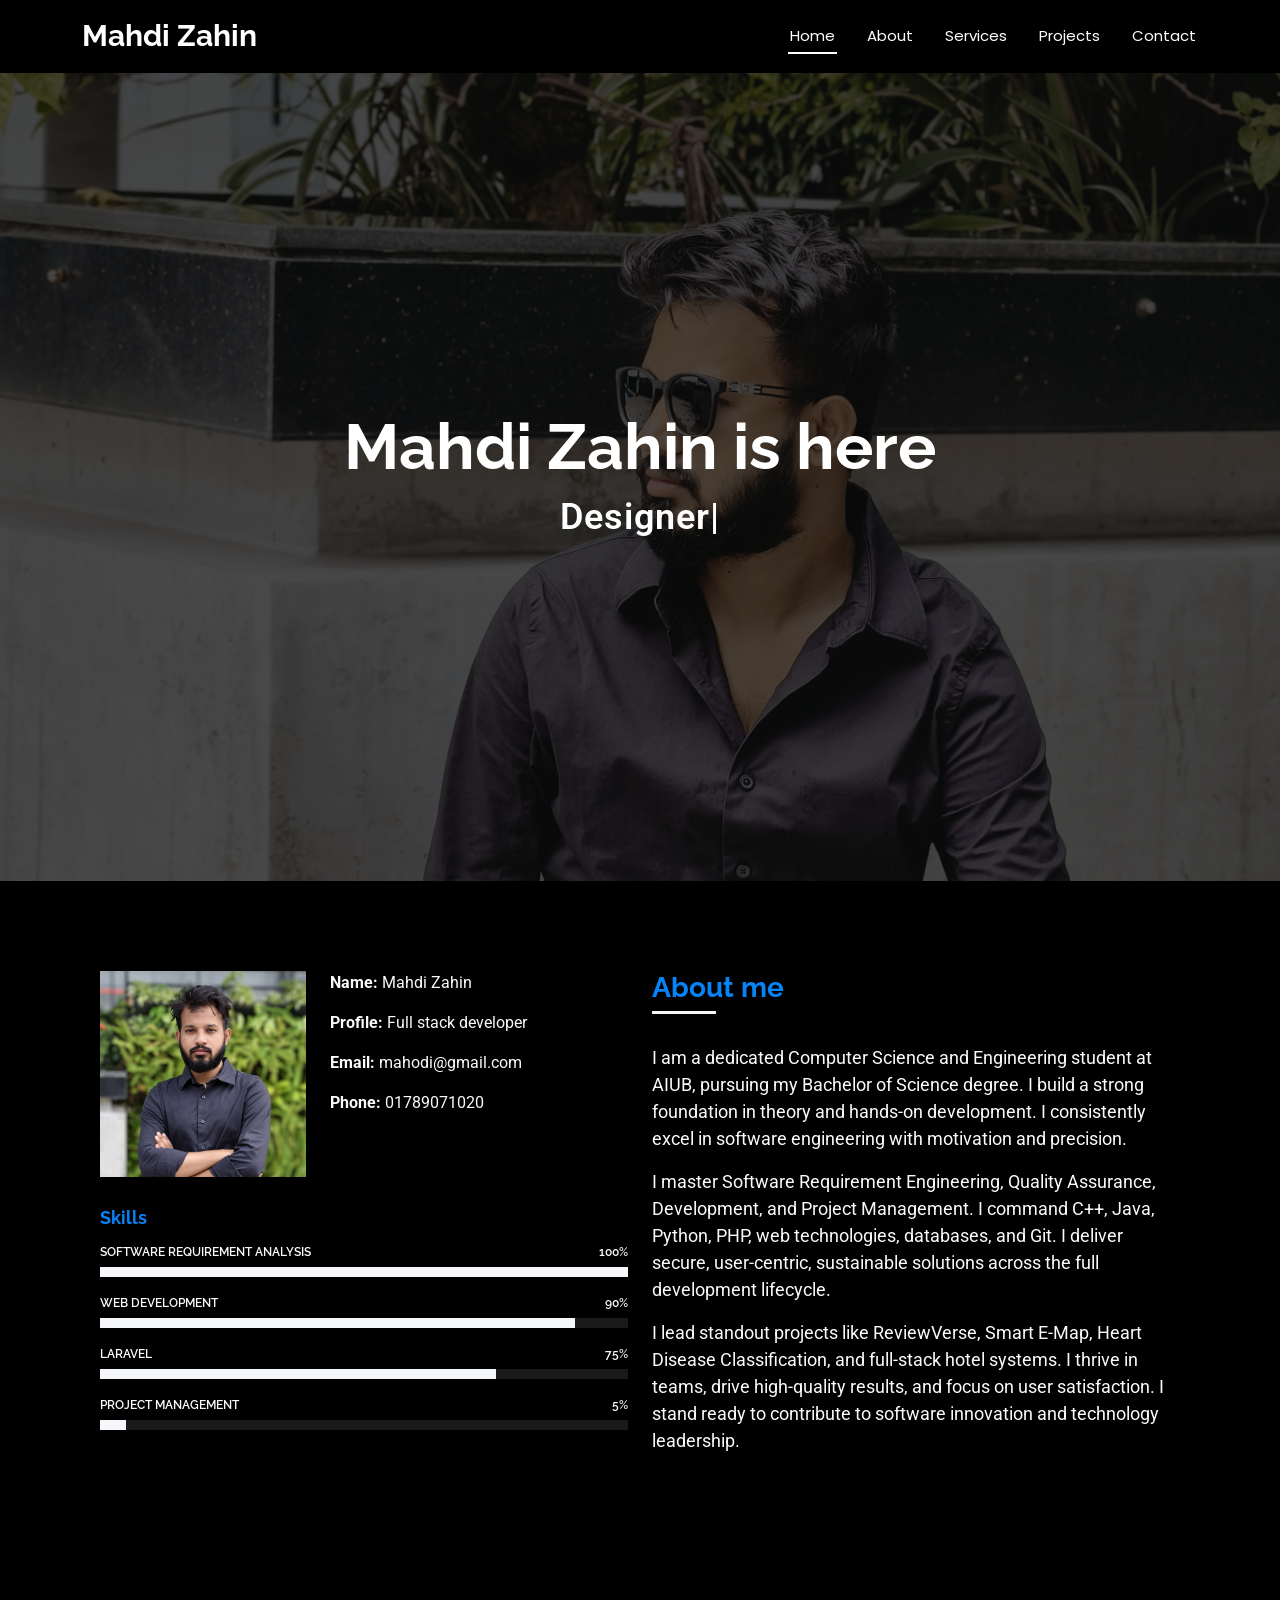
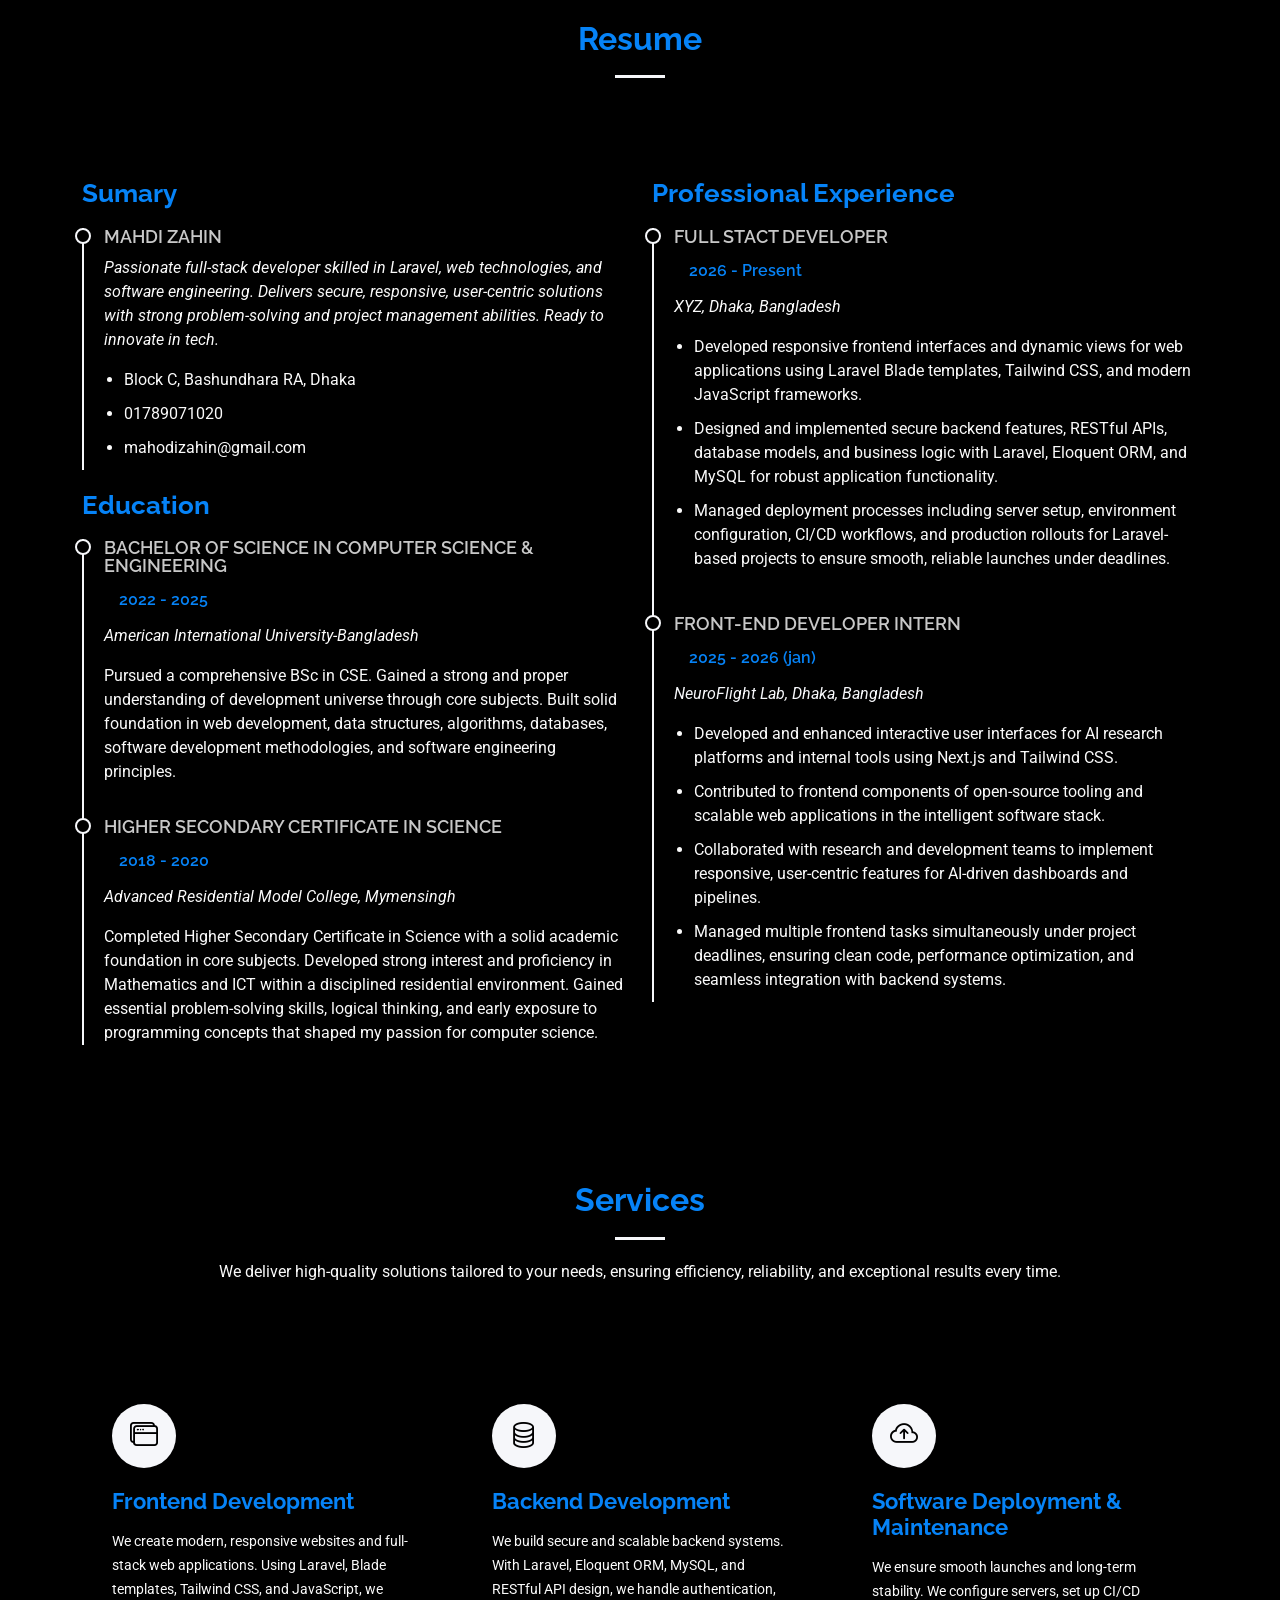
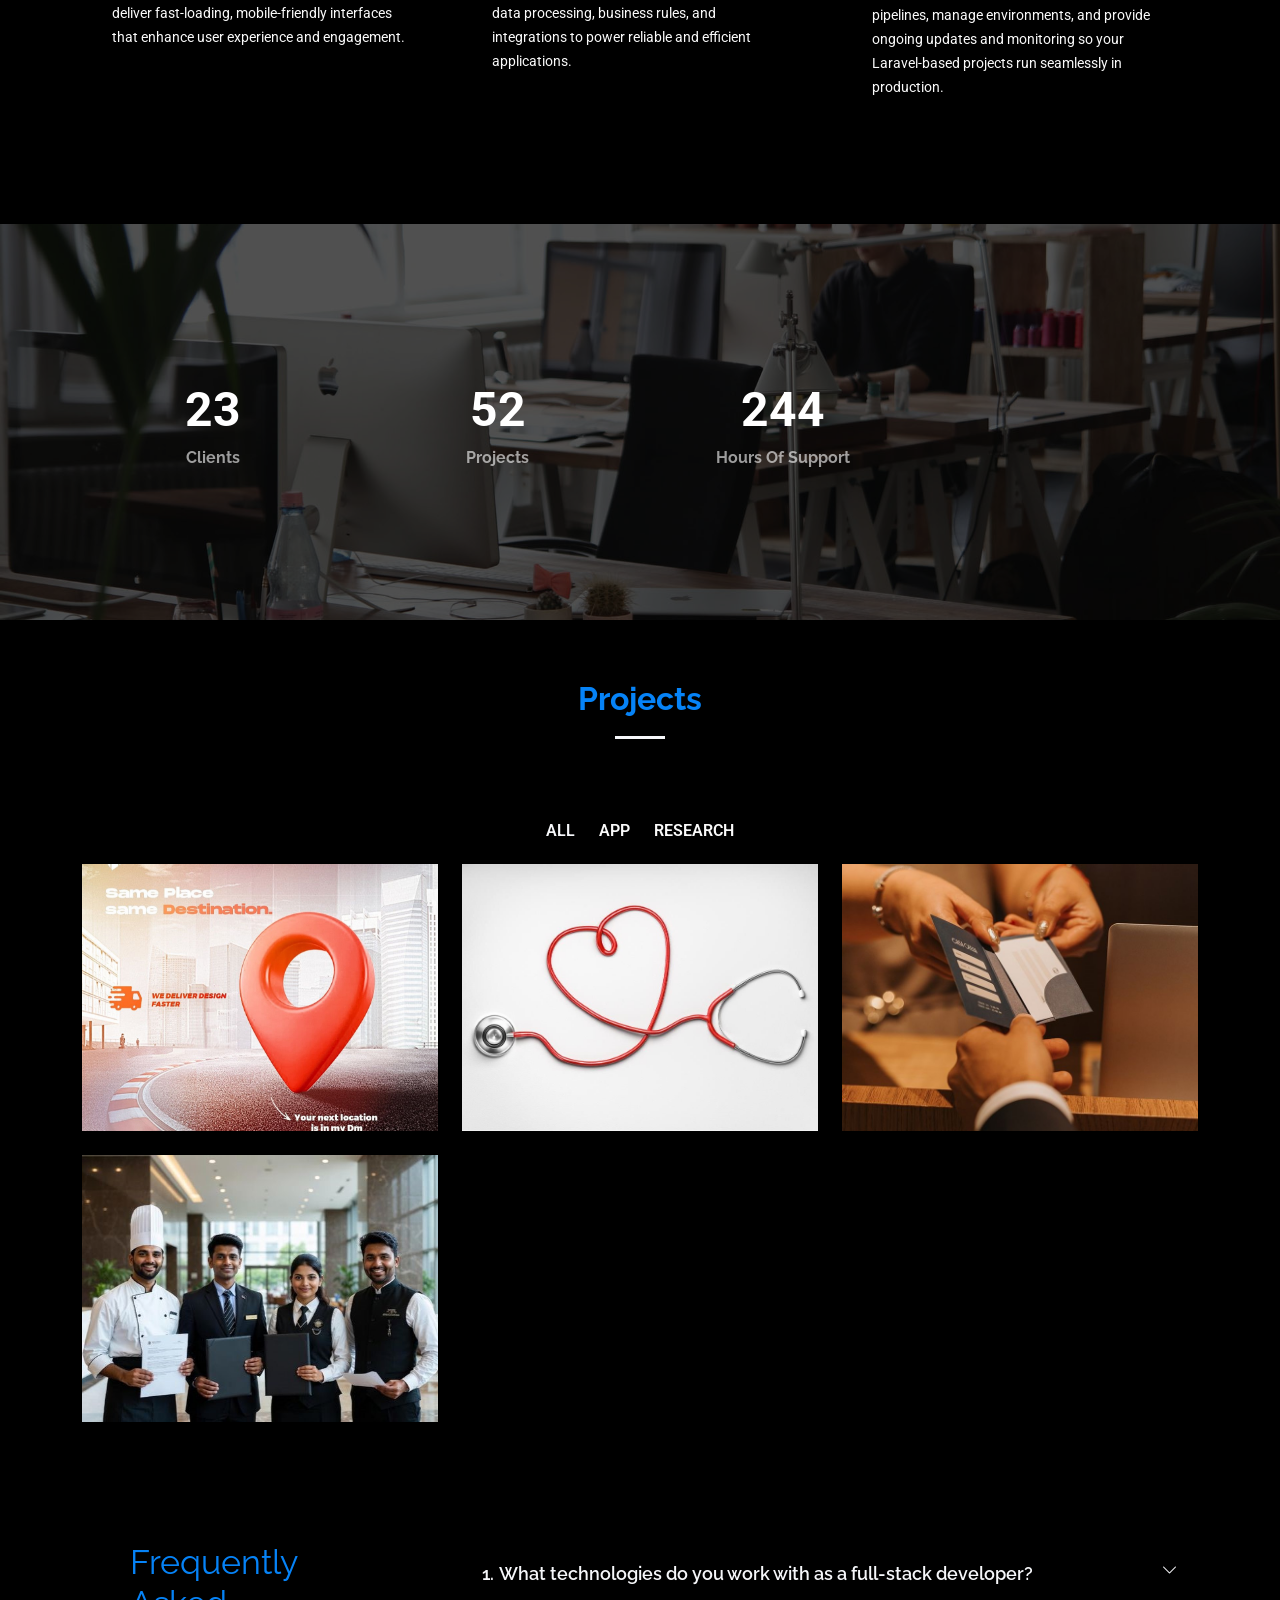
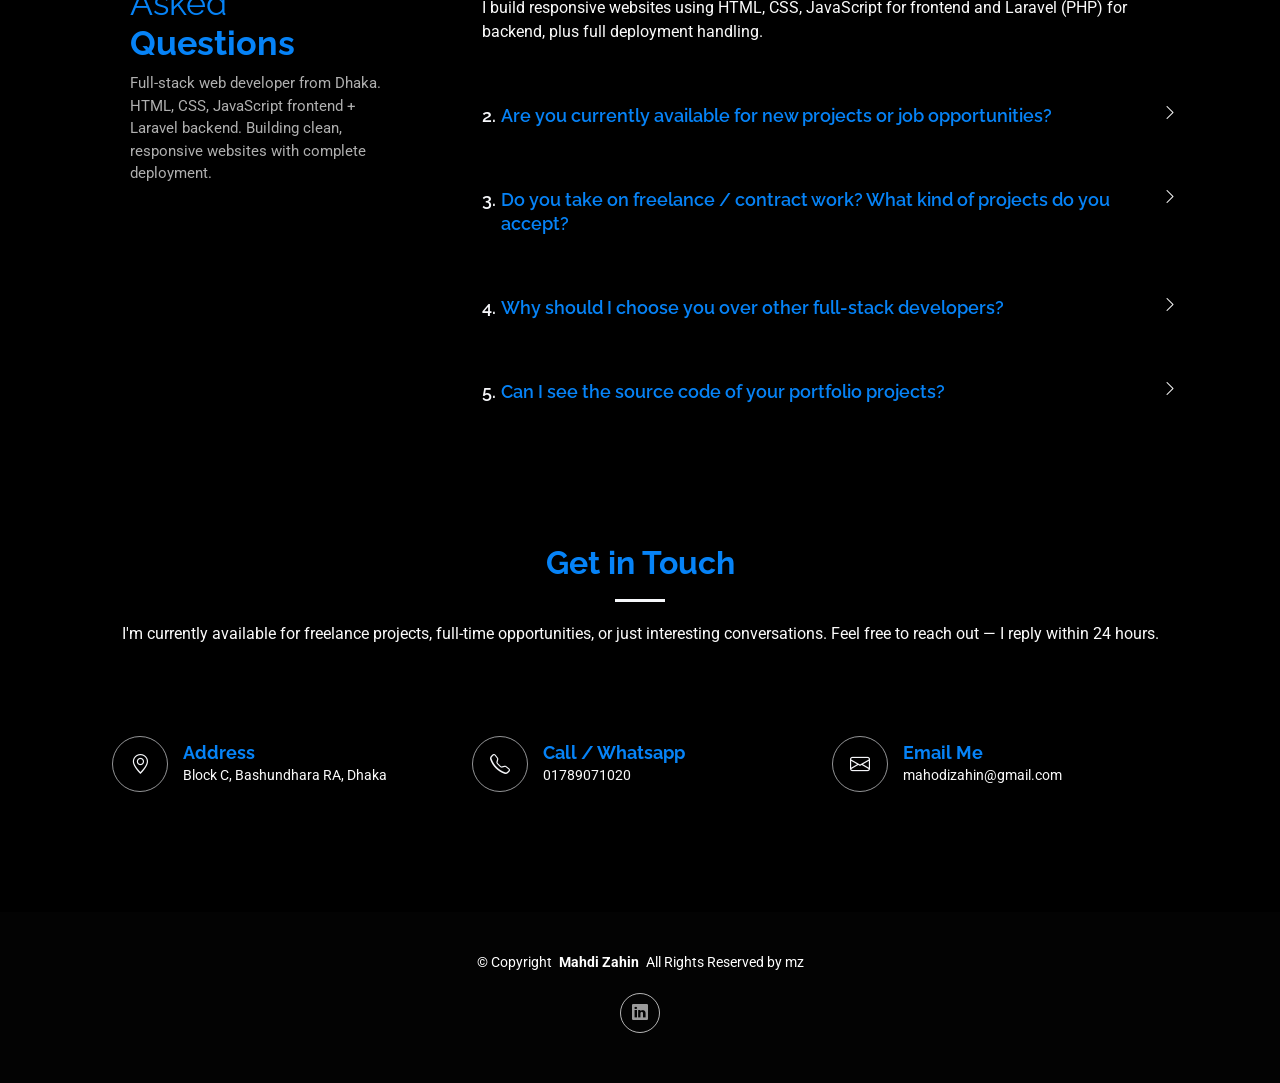
==== commit 86171273: "Update index.html" ====
--- a/index.html
+++ b/index.html
@@ -555,7 +555,7 @@
 
     <div class="container">
       <div class="copyright text-center ">
-        <p>© <span>Copyright</span> <strong class="px-1 sitename">Mahdi Zahin</strong> <span>All Rights Reserved</span></p>
+        <p>© <span>Copyright</span> <strong class="px-1 sitename">Mahdi Zahin</strong> <span>All Rights Reserved by mz</span></p>
       </div>
       <div class="social-links d-flex justify-content-center">
         <!--<a href=""><i class="bi bi-twitter-x"></i></a>
@@ -596,4 +596,4 @@
 
 </body>
 
-</html>+</html>
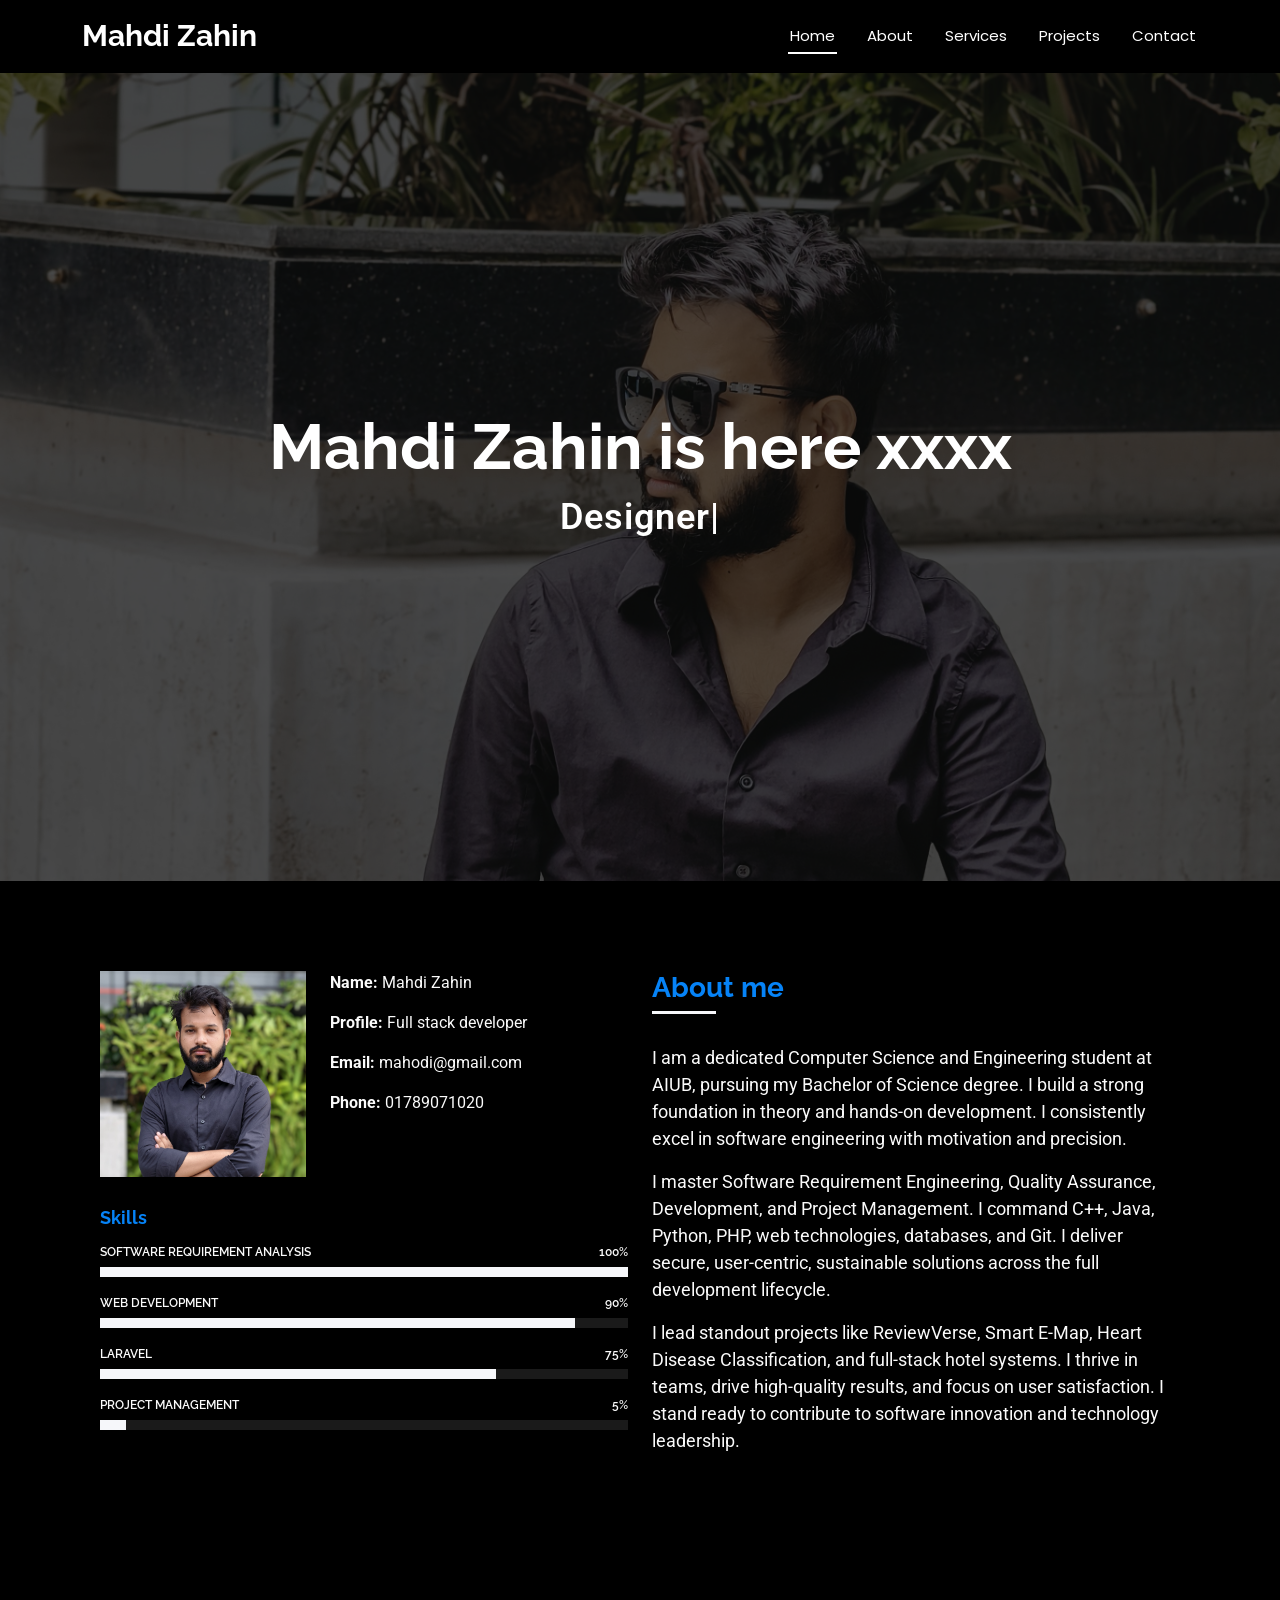
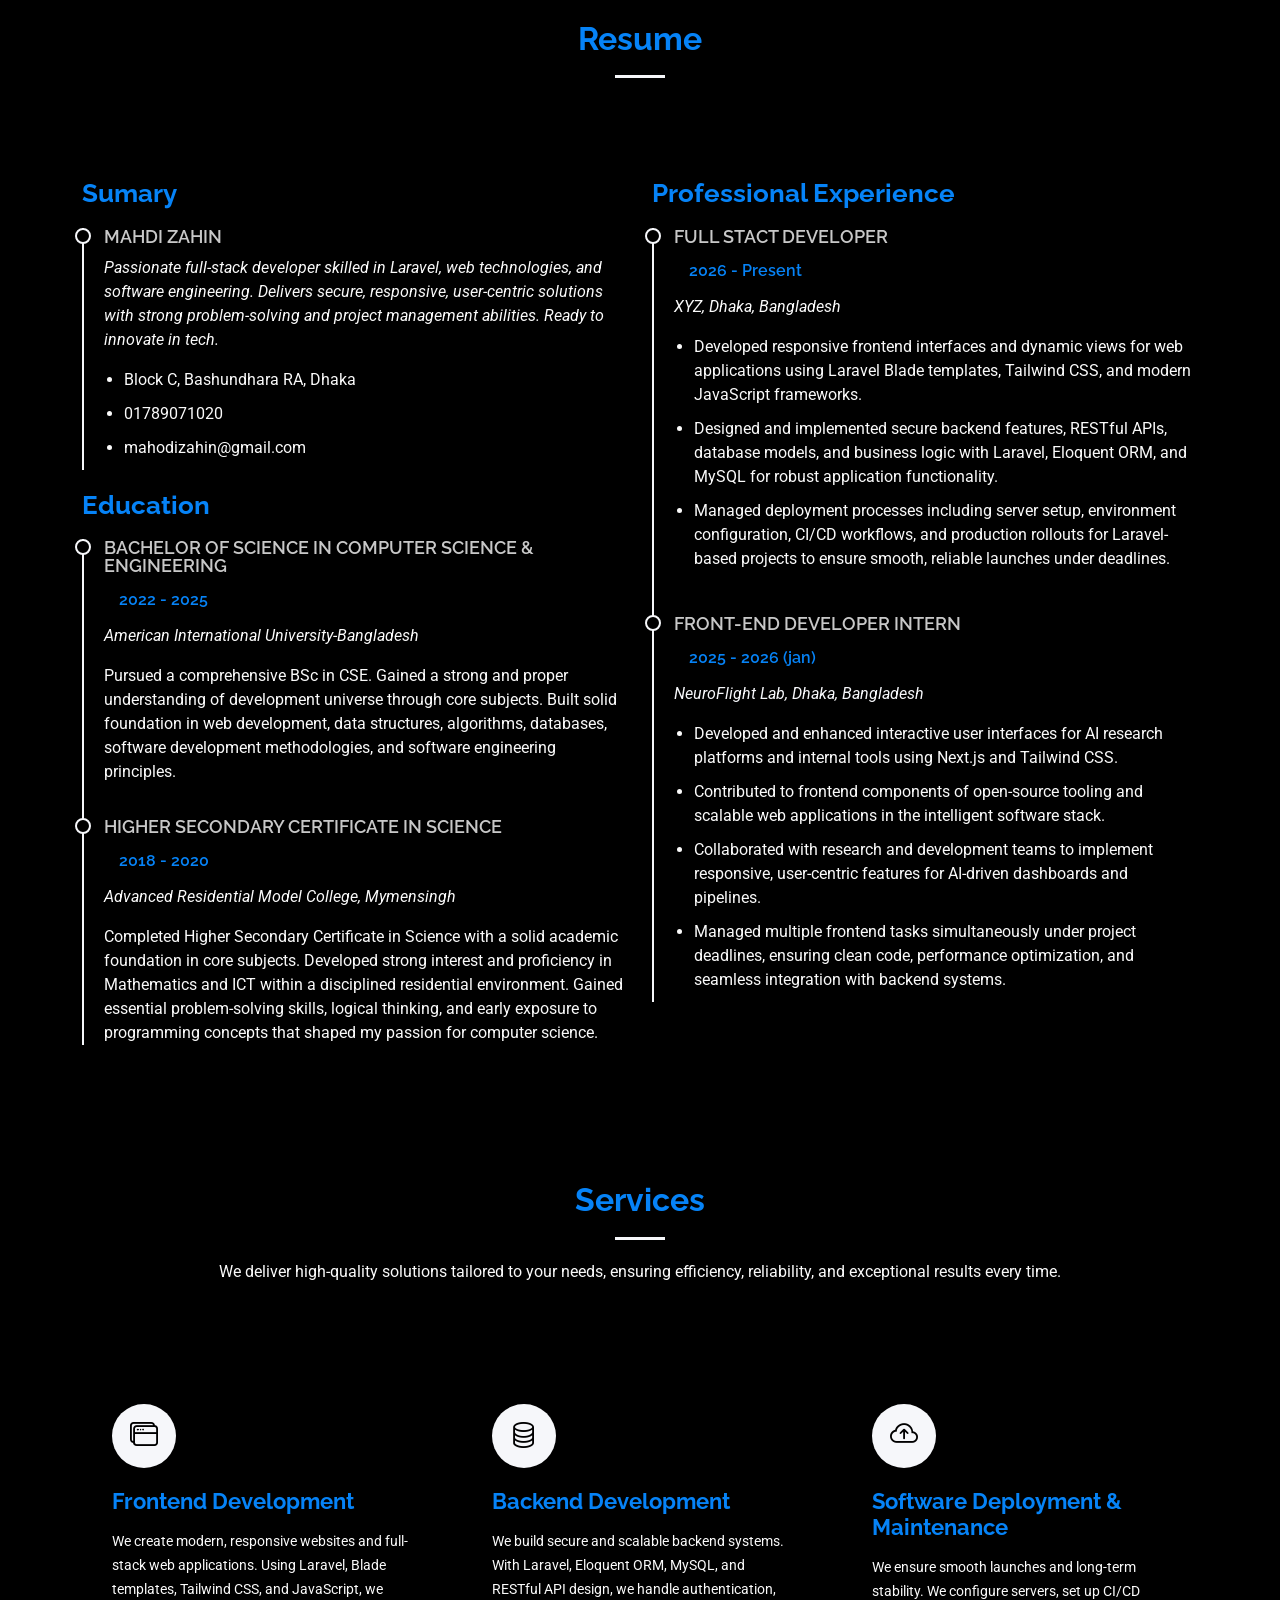
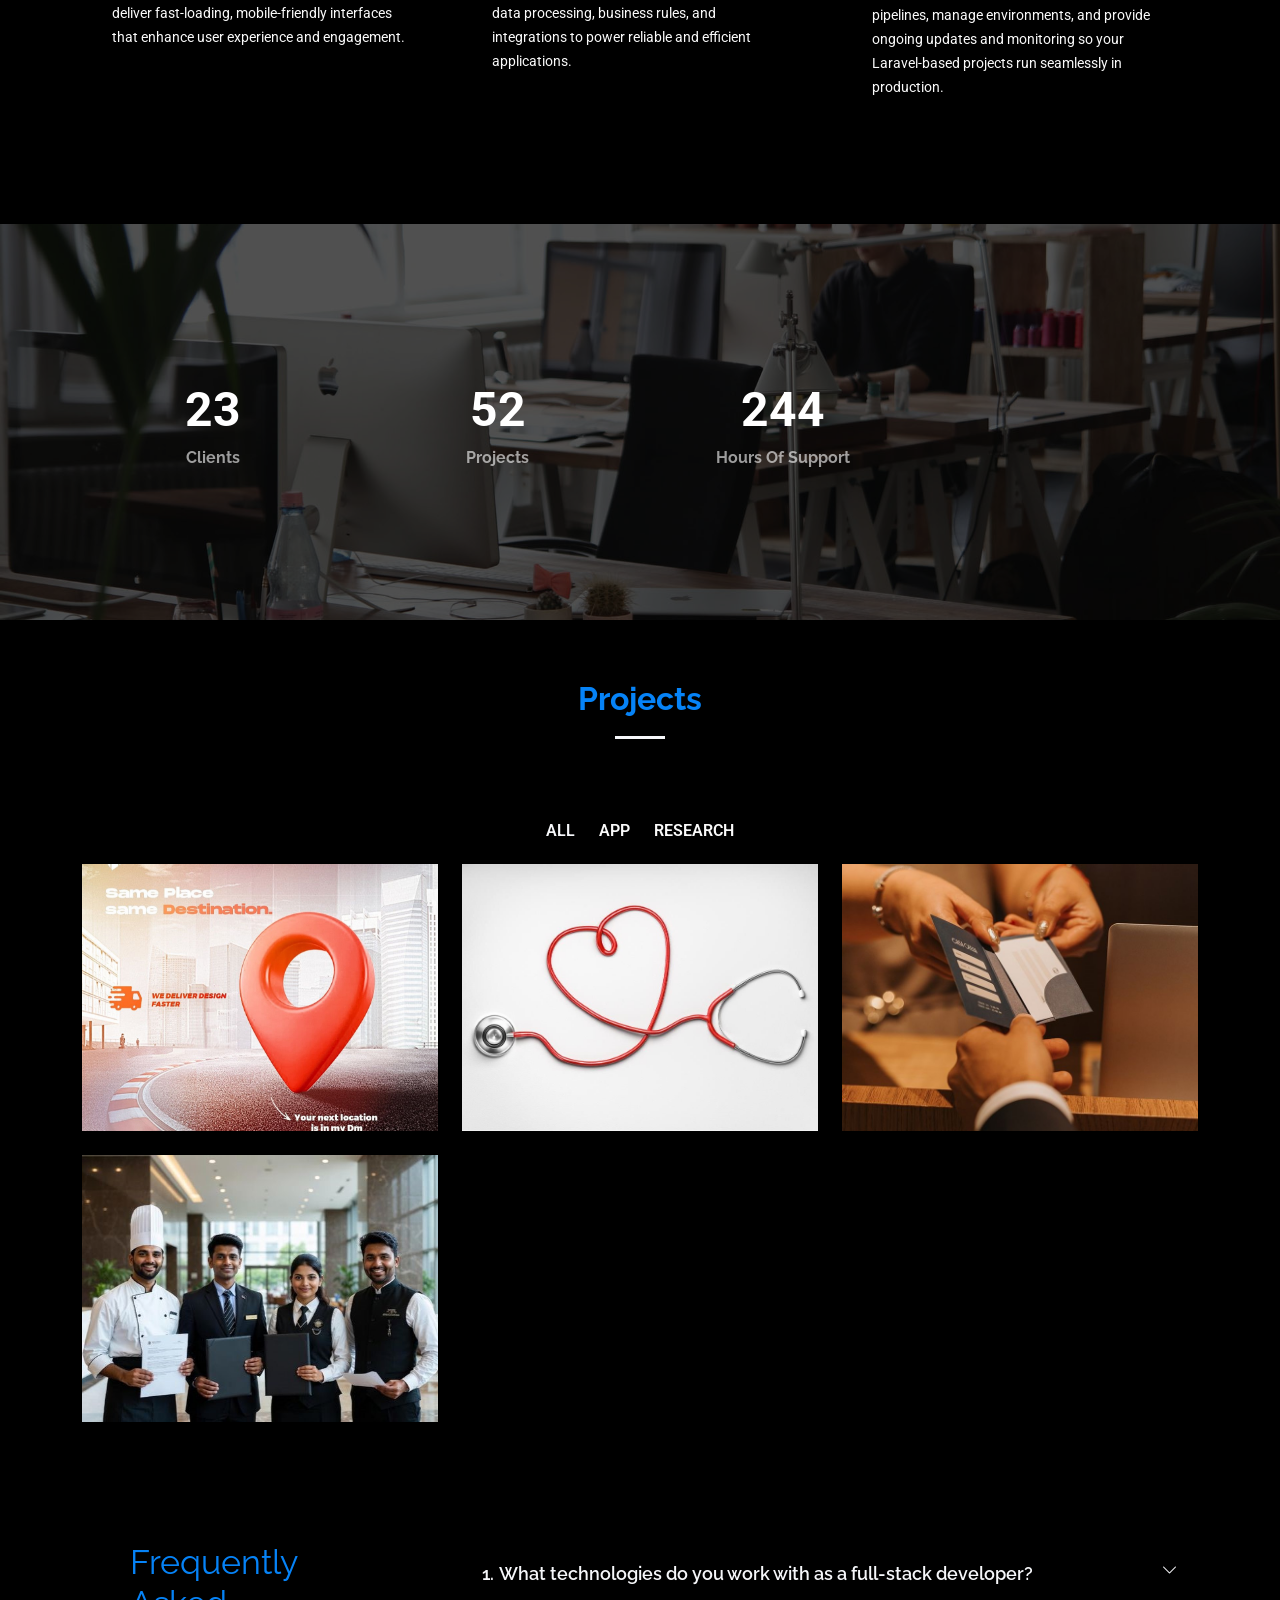
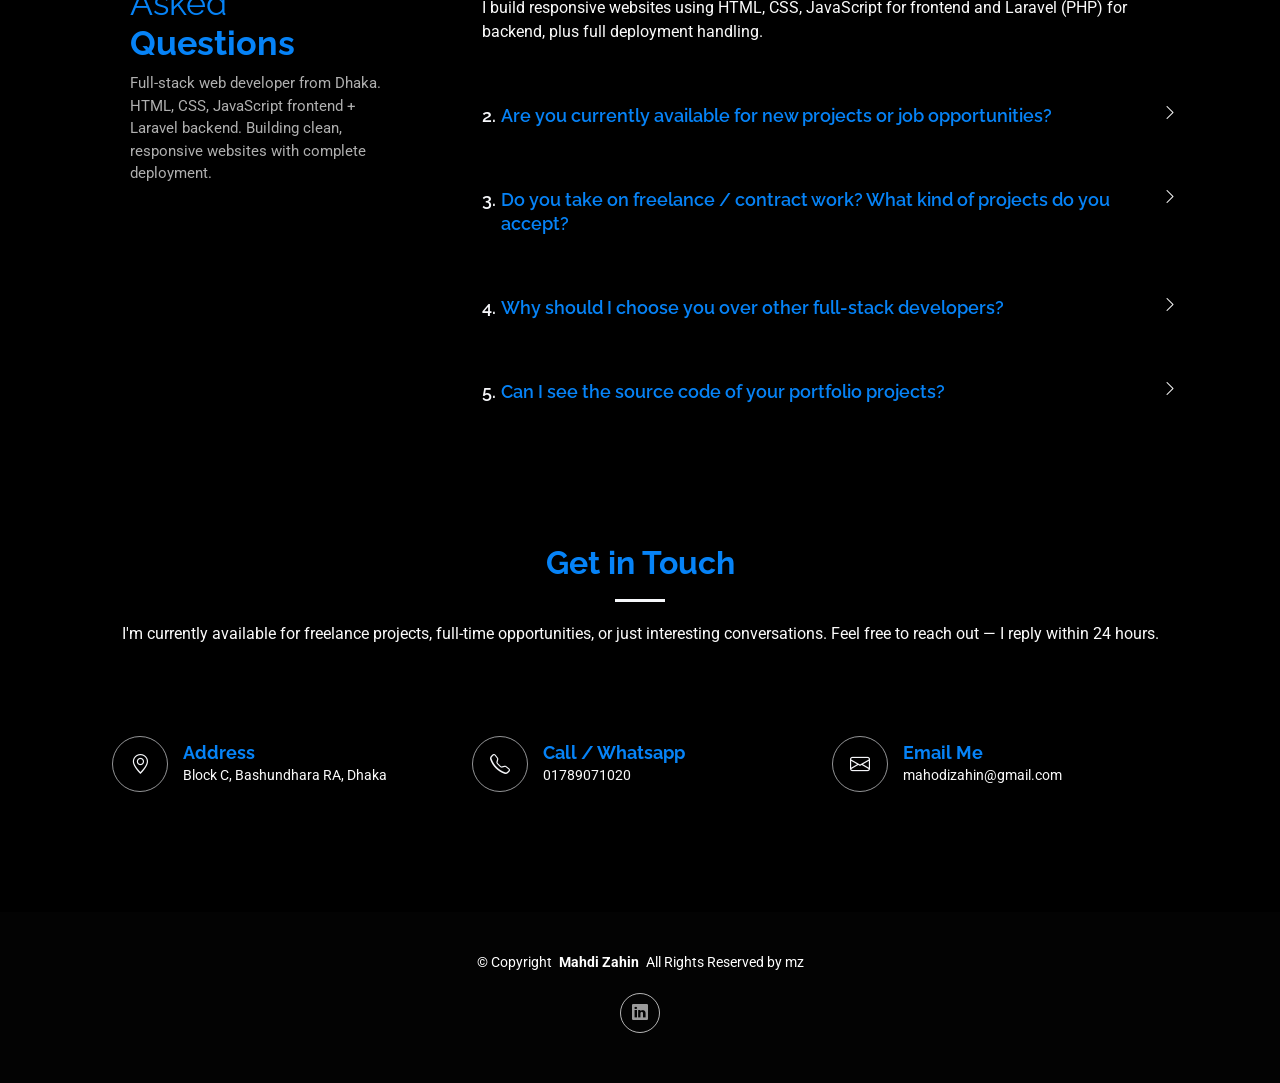
==== commit 5eed56bf: "update" ====
--- a/index.html
+++ b/index.html
@@ -69,7 +69,7 @@
       <img src="assets/img/hero-img.jpg" alt="" data-aos="fade-in">
 
       <div class="container d-flex flex-column align-items-center justify-content-center text-center" data-aos="fade-up" data-aos-delay="100">
-        <h2>Mahdi Zahin is here</h2>
+        <h2>Mahdi Zahin is here xxxx</h2>
         <p><span class="typed" data-typed-items="Designer, Developer, Freelancer, Project Manager"></span></p>
       </div>
 
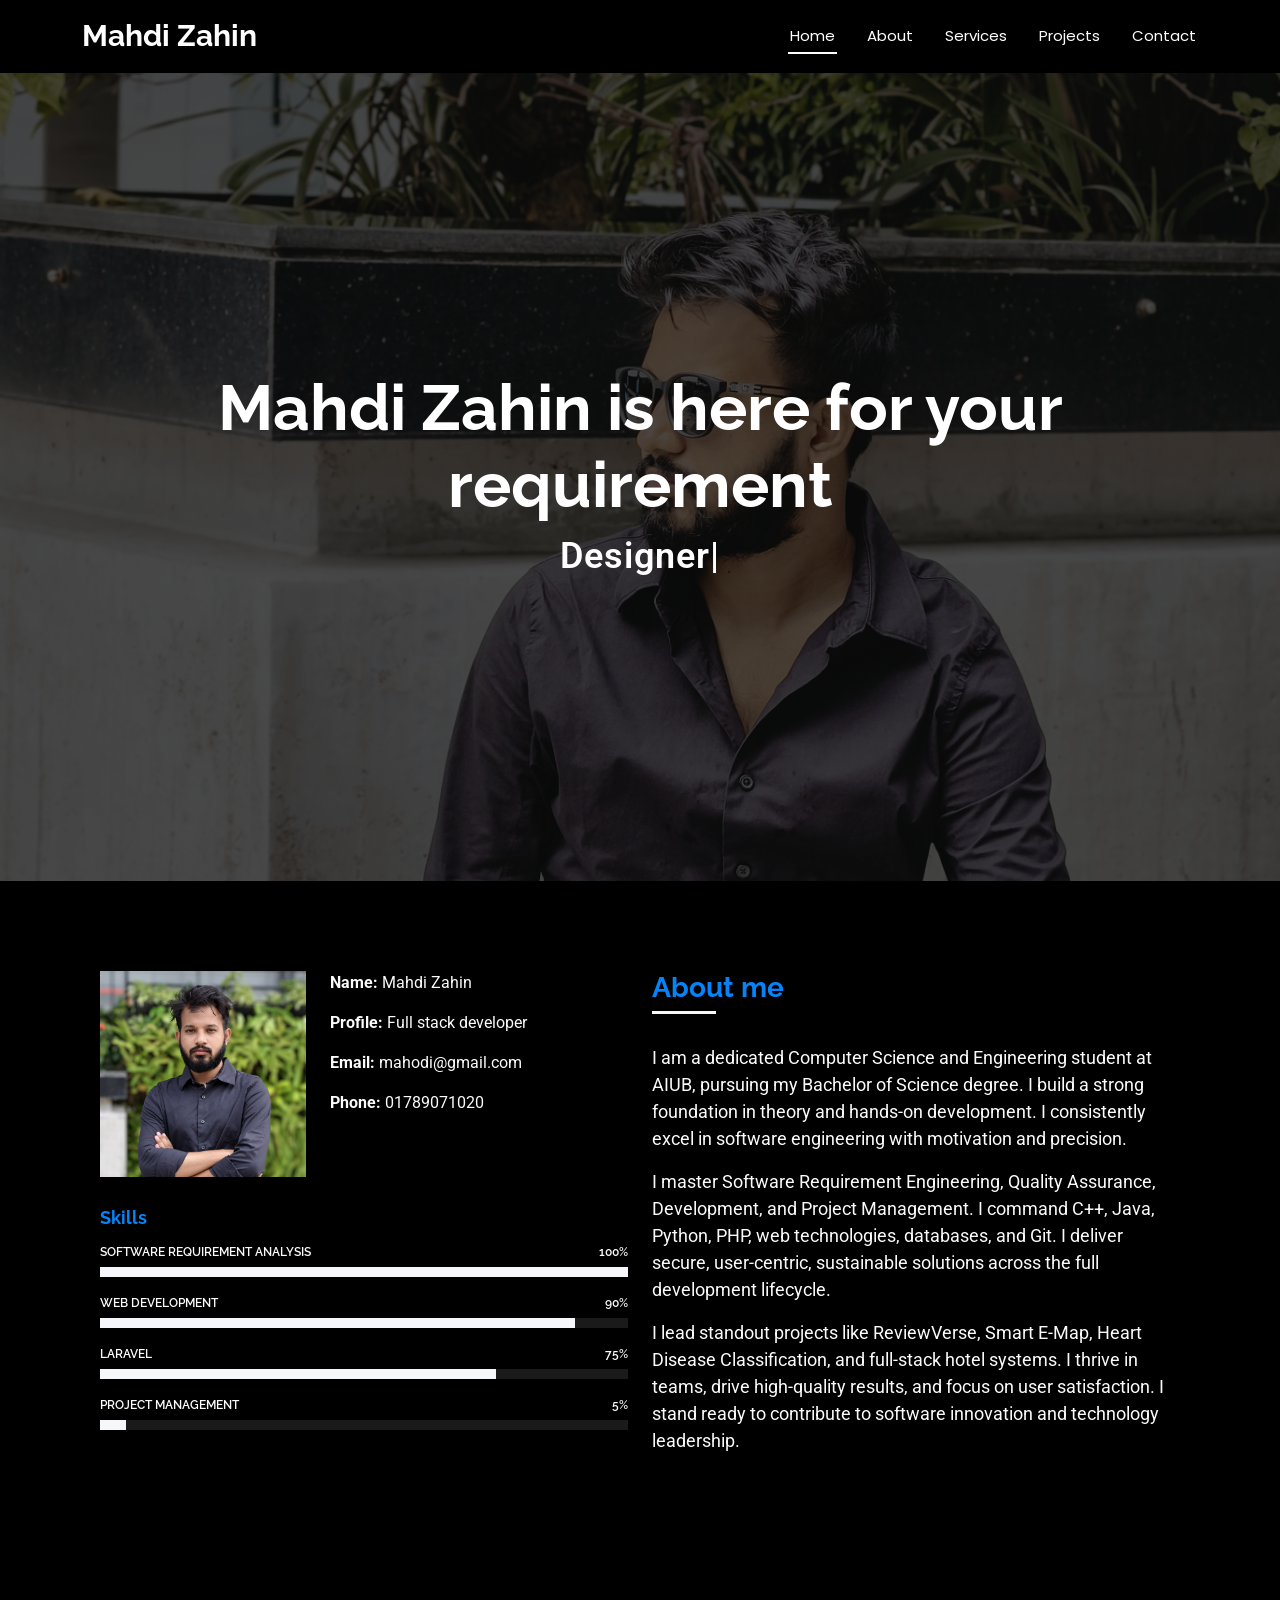
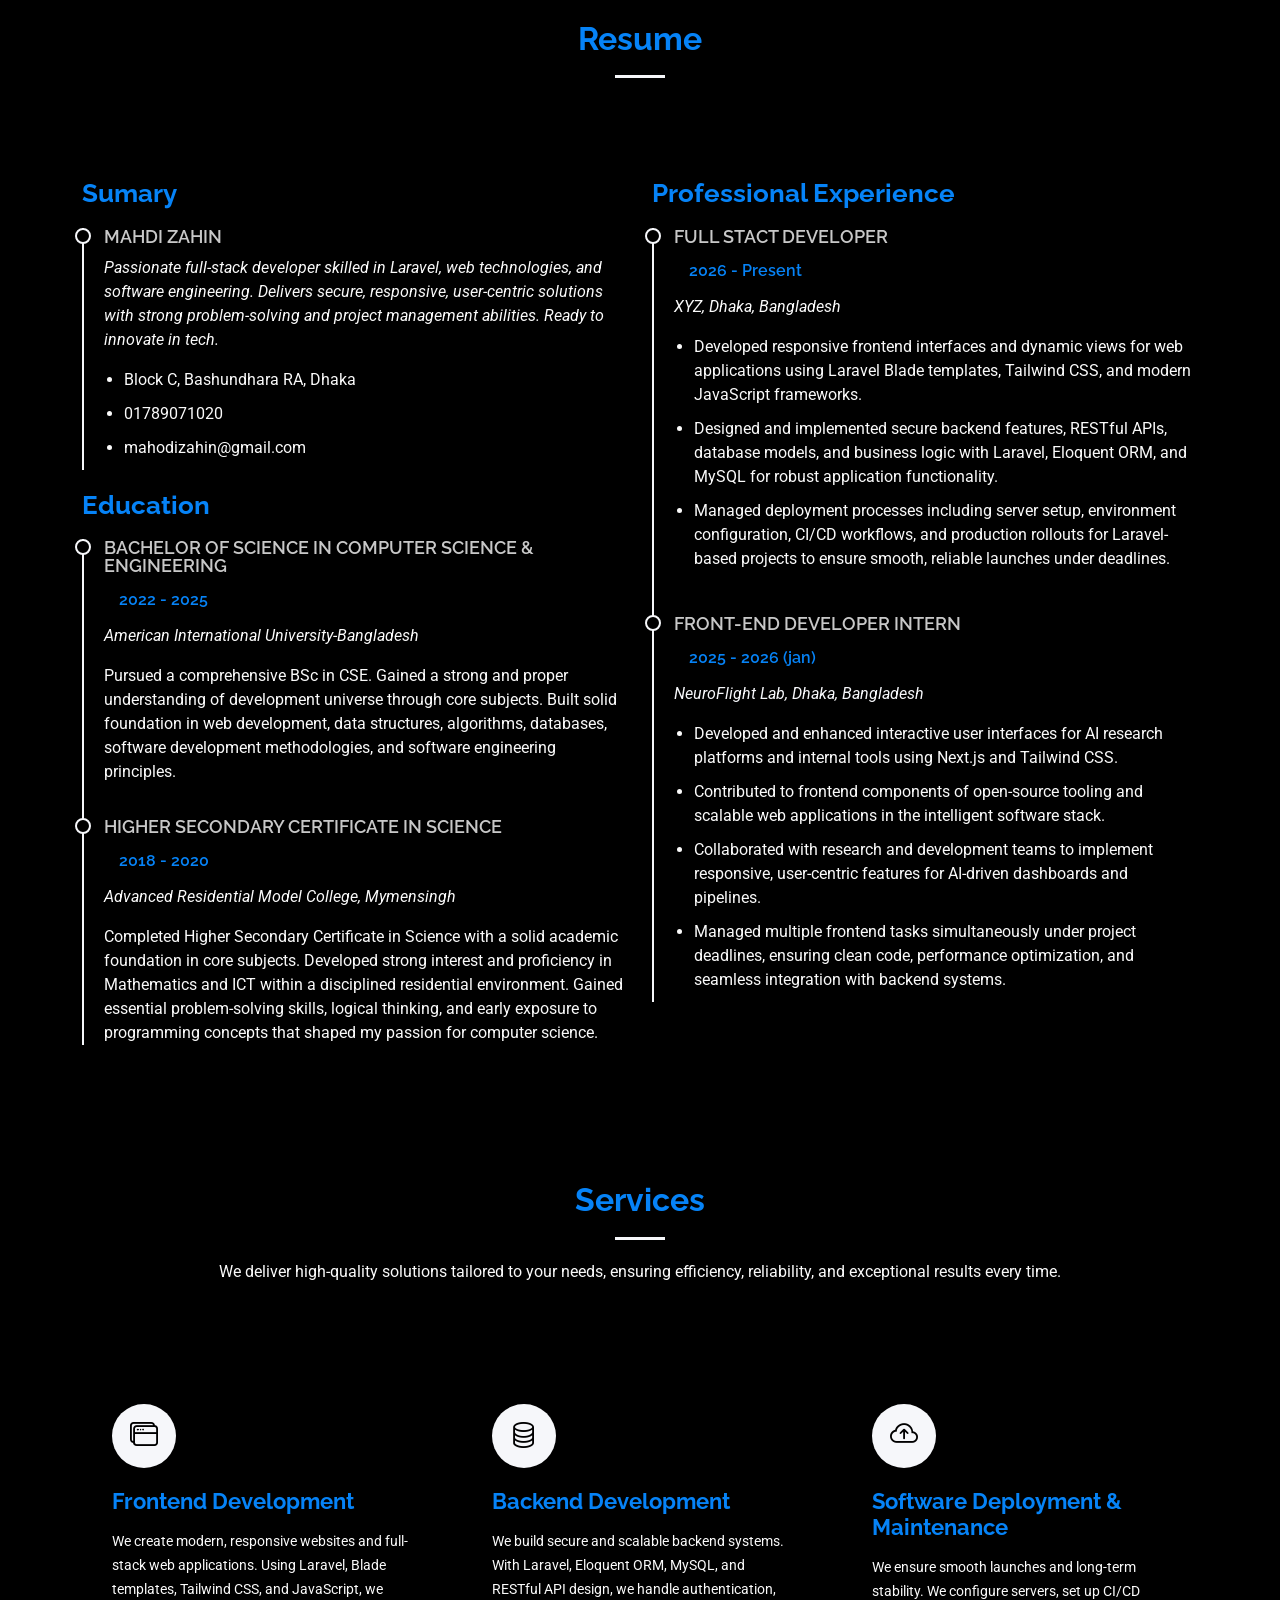
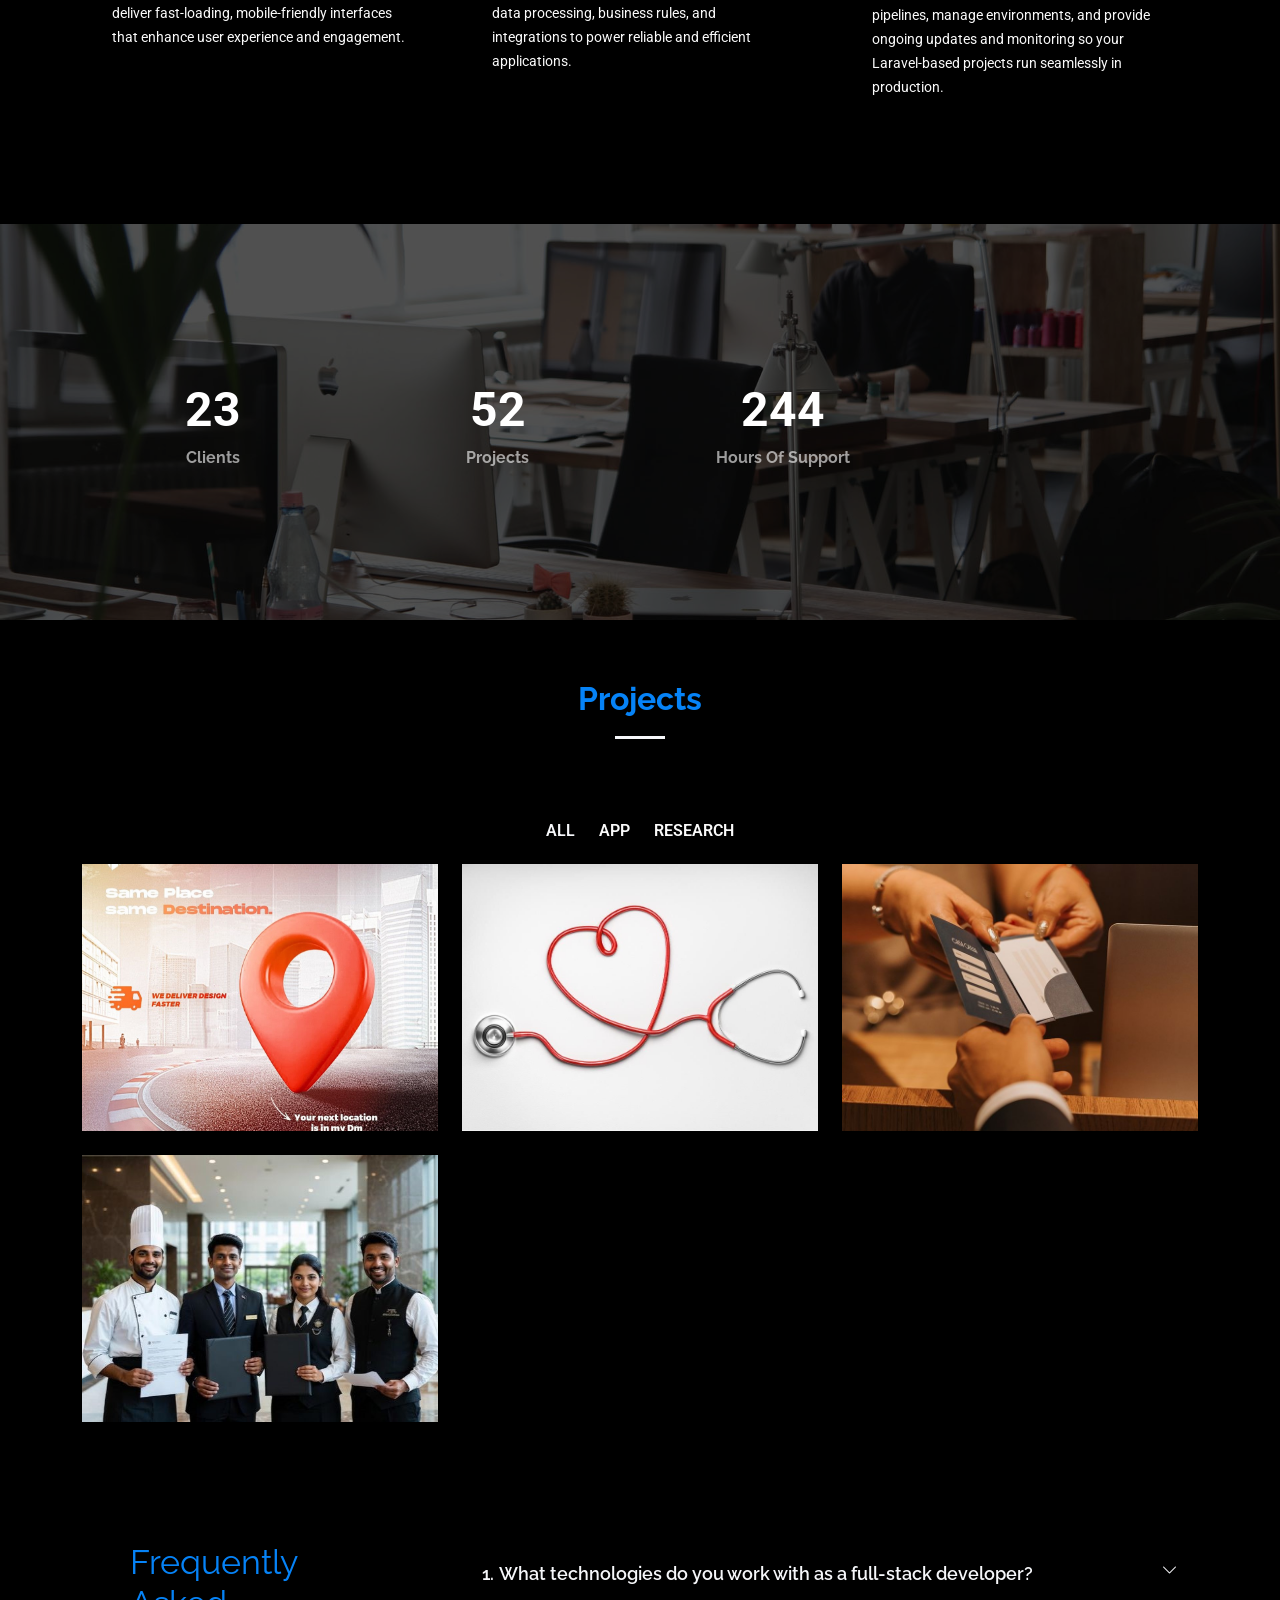
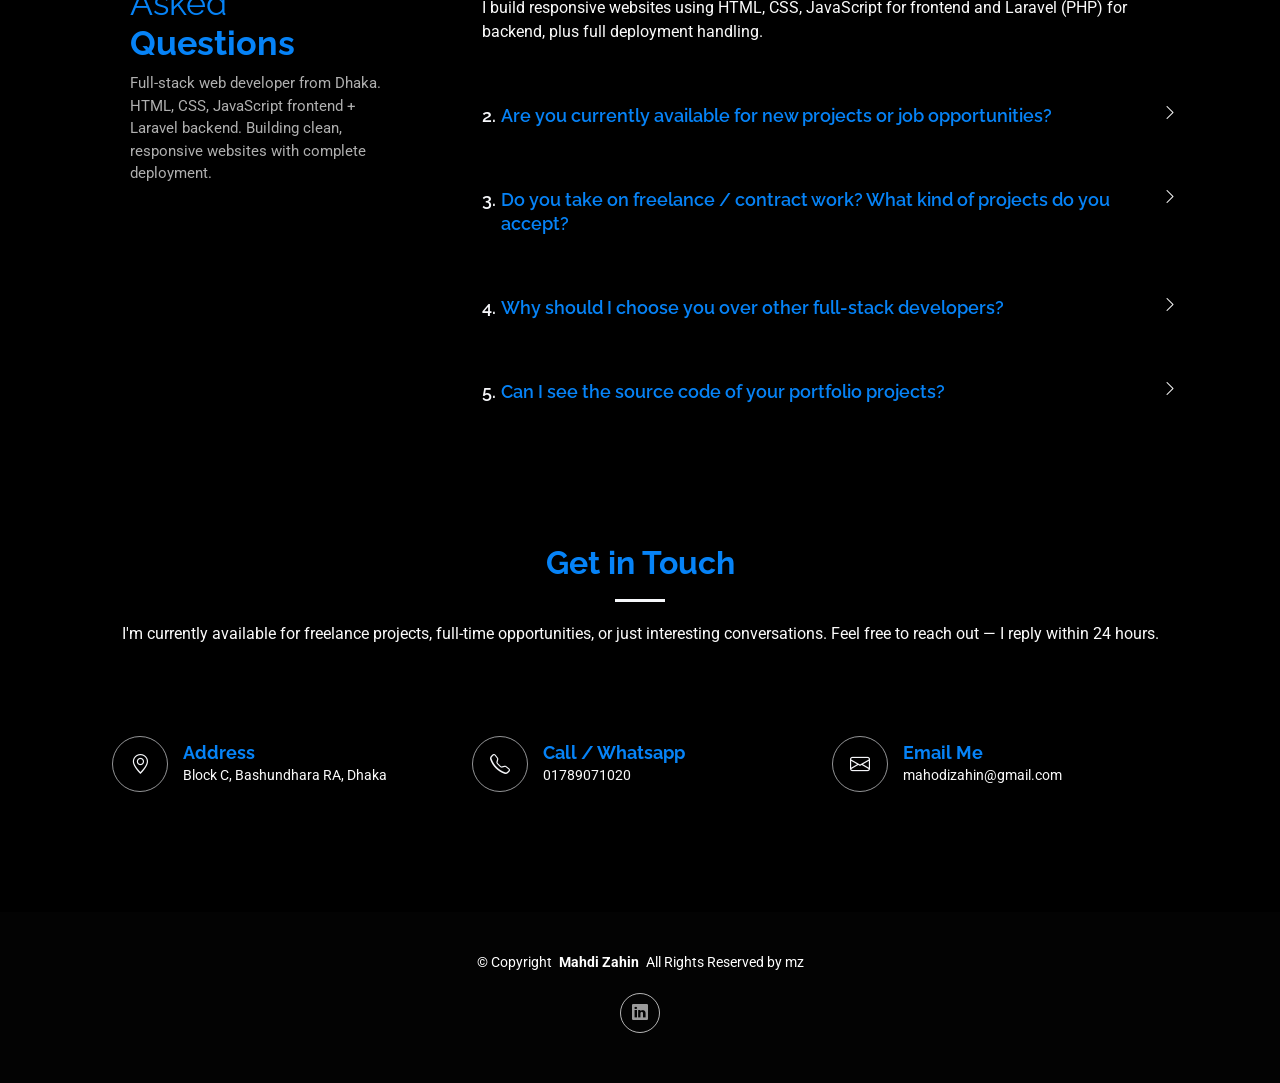
==== commit 54bcb971: "update" ====
--- a/index.html
+++ b/index.html
@@ -69,7 +69,7 @@
       <img src="assets/img/hero-img.jpg" alt="" data-aos="fade-in">
 
       <div class="container d-flex flex-column align-items-center justify-content-center text-center" data-aos="fade-up" data-aos-delay="100">
-        <h2>Mahdi Zahin is here xxxx</h2>
+        <h2>Mahdi Zahin is here for your requirement</h2>
         <p><span class="typed" data-typed-items="Designer, Developer, Freelancer, Project Manager"></span></p>
       </div>
 
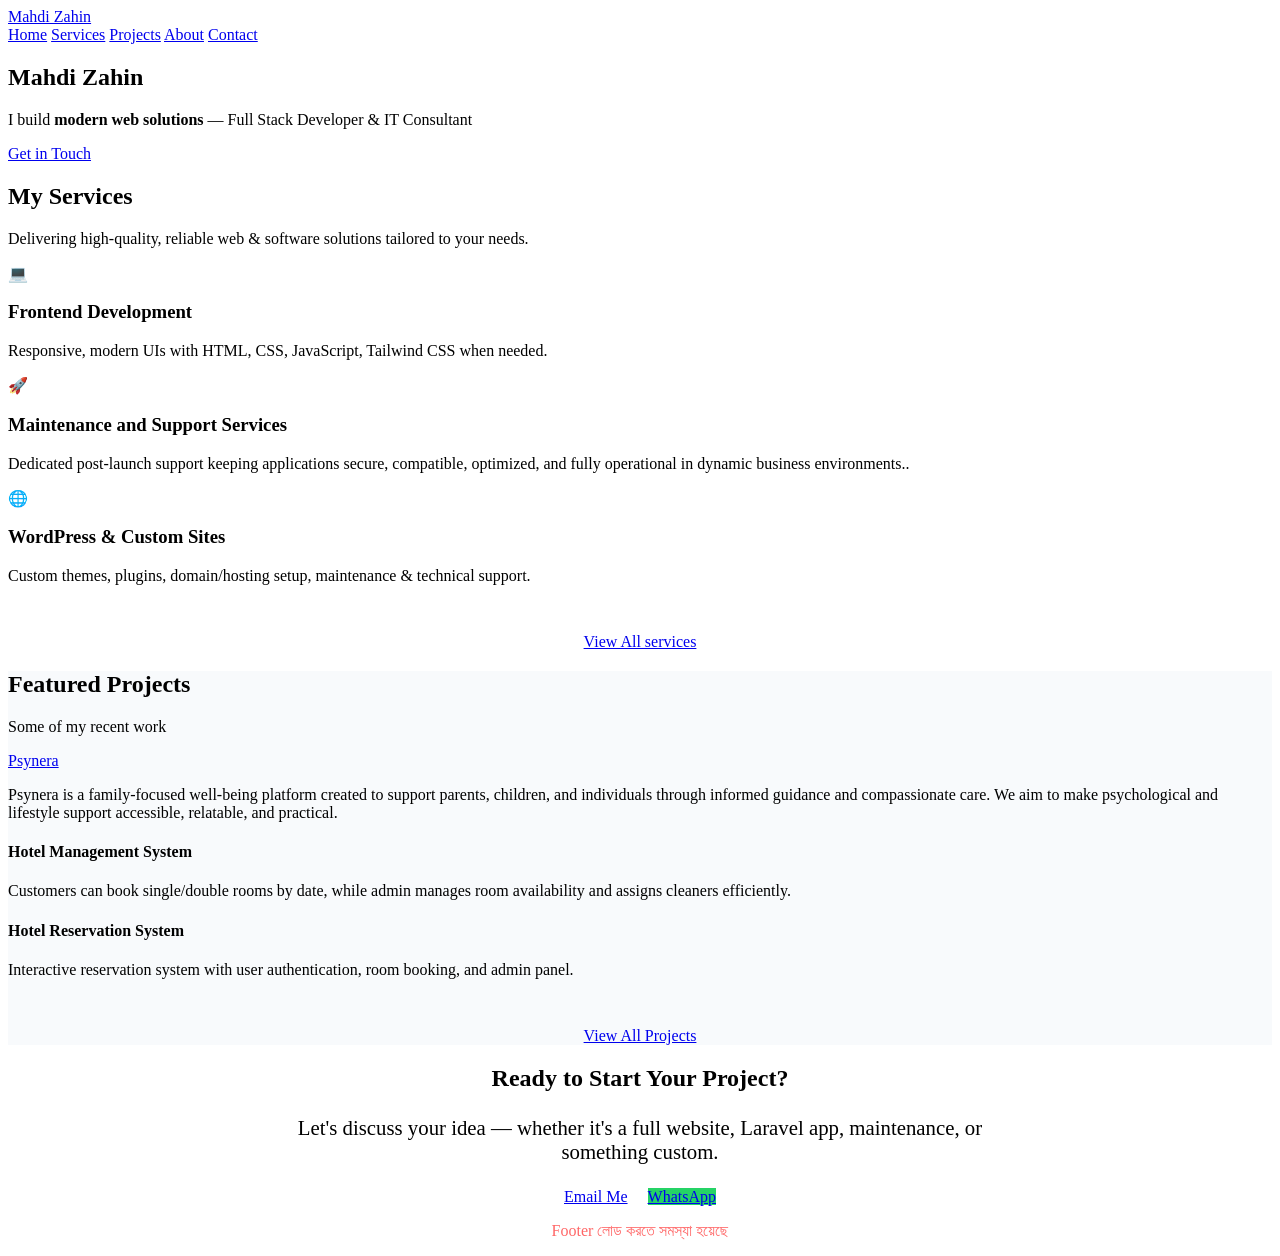
==== commit 2f0fb59c: "Updated V2" ====
--- a/index.html
+++ b/index.html
@@ -1,599 +1,151 @@
+
 <!DOCTYPE html>
 <html lang="en">
+<head>
+  <meta charset="UTF-8" />
+  <meta name="viewport" content="width=device-width, initial-scale=1.0"/>
+  
+  <title>Mahdi Zahin | Home</title>
+  <meta name="description" content="Mahdi Zahin - Laravel & Full Stack Developer from Dhaka. Building responsive web apps, APIs, and scalable solutions. Freelance & opportunities welcome."/>
+  
+  <link rel="preconnect" href="https://fonts.googleapis.com">
+  <link rel="preconnect" href="https://fonts.gstatic.com" crossorigin>
+  <link href="https://fonts.googleapis.com/css2?family=Inter:wght@300;400;500;600;700&display=swap" rel="stylesheet">
+  <link href="assets/css/style.css" rel="stylesheet">
+  
+</head>
+<body>
 
-<head>
-  <meta charset="utf-8">
-  <meta content="width=device-width, initial-scale=1.0" name="viewport">
-  <title>Mahdi Zahin</title>
-  <meta name="description" content="">
-  <meta name="keywords" content="">
+  <!-- Navbar -->
+  <nav class="navbar">
+    <div class="nav-container">
+      <a href="#" class="logo">Mahdi Zahin</a>
+      <div class="nav-links">
+        <a href="/">Home</a>
+        <a href="/services.html">Services</a>
+        <a href="/projects.html">Projects</a>
+        <a href="/about.html">About</a>
+        <a href="/contact.html">Contact</a>
+      </div>
+    </div>
+  </nav>
 
-  <!-- Favicons -->
-  <link href="" rel="icon">
-  <link href="assets/img/apple-touch-icon.png" rel="apple-touch-icon">
+  <!-- Hero -->
+  <section class="hero">
+    <div class="hero-content">
+      <h1>Mahdi Zahin</h1>
+      <p>I build <span style="color:var(--primary); font-weight:600;">modern web solutions</span> — Full Stack Developer & IT Consultant</p>
+      <a href="#contact" class="btn">Get in Touch</a>
+    </div>
+  </section>
 
-  <!-- Fonts -->
-  <link href="https://fonts.googleapis.com" rel="preconnect">
-  <link href="https://fonts.gstatic.com" rel="preconnect" crossorigin>
-  <link href="https://fonts.googleapis.com/css2?family=Roboto:ital,wght@0,100;0,300;0,400;0,500;0,700;0,900;1,100;1,300;1,400;1,500;1,700;1,900&family=Poppins:ital,wght@0,100;0,200;0,300;0,400;0,500;0,600;0,700;0,800;0,900;1,100;1,200;1,300;1,400;1,500;1,600;1,700;1,800;1,900&family=Raleway:ital,wght@0,100;0,200;0,300;0,400;0,500;0,600;0,700;0,800;0,900;1,100;1,200;1,300;1,400;1,500;1,600;1,700;1,800;1,900&display=swap" rel="stylesheet">
-
-  <!-- Vendor CSS Files -->
-  <link href="assets/vendor/bootstrap/css/bootstrap.min.css" rel="stylesheet">
-  <link href="assets/vendor/bootstrap-icons/bootstrap-icons.css" rel="stylesheet">
-  <link href="assets/vendor/aos/aos.css" rel="stylesheet">
-  <link href="assets/vendor/glightbox/css/glightbox.min.css" rel="stylesheet">
-  <link href="assets/vendor/swiper/swiper-bundle.min.css" rel="stylesheet">
-
-  <!-- Main CSS File -->
-  <link href="assets/css/main.css" rel="stylesheet">
-
-  <!-- =======================================================
-  * Template Name: DevFolio
-  * Template URL: https://bootstrapmade.com/devfolio-bootstrap-portfolio-html-template/
-  * Updated: Aug 07 2024 with Bootstrap v5.3.3
-  * Author: BootstrapMade.com
-  * License: https://bootstrapmade.com/license/
-  ======================================================== -->
-</head>
-
-<body class="index-page">
-
-  <header id="header" class="header d-flex align-items-center sticky-top">
-    <div class="container-fluid container-xl position-relative d-flex align-items-center justify-content-between">
-
-      <a href="index.html" class="logo d-flex align-items-center">
-        <!-- Uncomment the line below if you also wish to use an image logo -->
-        <!-- <img src="assets/img/logo.png" alt=""> -->
-        <h1 class="sitename">Mahdi Zahin</h1>
-      </a>
-
-      <nav id="navmenu" class="navmenu">
-        <ul>
-          <li><a href="#hero" class="active">Home<br></a></li>
-          <li><a href="#about">About</a></li>
-          <li><a href="#services">Services</a></li>
-          <li><a href="#portfolio">Projects</a></li>
-          <li><a href="#contact">Contact</a></li>
-        </ul>
-        <i class="mobile-nav-toggle d-xl-none bi bi-list"></i>
-      </nav>
-
-    </div>
-  </header>
-
-  <main class="main">
-
-    <!-- Hero Section -->
-    <section id="hero" class="hero section dark-background">
-
-      <img src="assets/img/hero-img.jpg" alt="" data-aos="fade-in">
-
-      <div class="container d-flex flex-column align-items-center justify-content-center text-center" data-aos="fade-up" data-aos-delay="100">
-        <h2>Mahdi Zahin is here for your requirement</h2>
-        <p><span class="typed" data-typed-items="Designer, Developer, Freelancer, Project Manager"></span></p>
+  <!-- Services -->
+  <section class="section" id="services">
+    <div class="container">
+      <div class="section-title">
+        <h2>My Services</h2>
+        <p>Delivering high-quality, reliable web & software solutions tailored to your needs.</p>
       </div>
 
-    </section><!-- /Hero Section -->
+      <div class="services-grid">
+        <div class="service-card">
+          <div class="service-icon">💻</div>
+          <h3>Frontend Development</h3>
+          <p>Responsive, modern UIs with HTML, CSS, JavaScript, Tailwind CSS when needed.</p>
+        </div>
 
-    <!-- About Section -->
-    <section id="about" class="about section">
+        <div class="service-card">
+          <div class="service-icon">🚀</div>
+          <h3>Maintenance and Support Services</h3>
+          <p>Dedicated post-launch support keeping applications secure, compatible, optimized, and fully operational in dynamic business environments..</p>
+        </div>
 
-      <div class="container" data-aos="fade-up" data-aos-delay="100">
+        <div class="service-card">
+          <div class="service-icon">🌐</div>
+          <h3>WordPress & Custom Sites</h3>
+          <p>Custom themes, plugins, domain/hosting setup, maintenance & technical support.</p>
+        </div>
+      
 
-        <div class="row gy-4">
-          <div class="col-md-6">
+      </div>
+    </div>
 
-            <div class="row justify-content-between gy-4">
-              <div class="col-lg-5">
-                <img src="assets/img/profile-img.jpg" class="img-fluid" alt="">
-              </div>
-              <div class="col-lg-7 about-info">
-                <p><strong>Name: </strong> <span>Mahdi Zahin</span></p>
-                <p><strong>Profile: </strong> <span>Full stack developer</span></p>
-                <p><strong>Email: </strong> <span>mahodi@gmail.com</span></p>
-                <p><strong>Phone: </strong> <span>01789071020</span></p>
-              </div>
-            </div>
+      <div style="text-align:center; margin-top:3rem;">
+        <a href="services.html" class="btn">View All services</a>
+      </div>
+  </section>
 
-            <div class="skills-content skills-animation">
+  <!-- Projects Preview -->
+  <section class="section" id="projects" style="background:#f8fafc;">
+    <div class="container">
+      <div class="section-title">
+        <h2>Featured Projects</h2>
+        <p>Some of my recent work </p>
+      </div>
+      <div class="projects-preview">
+        <div class="project-card">
+          <div class="project-img" style="background-image:url('/assets/img/projects/Psynera_logo.png');"></div>
+          <div class="project-info">
+            <a href="https://www.psynera.org/" class="btn">Psynera </a>
+            <p>Psynera is a family-focused well-being platform created to support parents, children, and individuals through informed guidance and compassionate care. We aim to make psychological and lifestyle support accessible, relatable, and practical.</p>
+          </div>
+        </div>
 
-              <h5>Skills</h5>
+        <div class="project-card">
+          <div class="project-img" style="background-image:url('/assets/img/projects/hms.jpg');"></div>
+          <div class="project-info">
+            <h4>Hotel Management System</h4>
+            <p>Customers can book single/double rooms by date, while admin manages room availability and assigns cleaners efficiently.</p>
+          </div>
+        </div>
 
-              <div class="progress">
-                <span class="skill"><span>Software Requirement Analysis</span> <i class="val">100%</i></span>
-                <div class="progress-bar-wrap">
-                  <div class="progress-bar" role="progressbar" aria-valuenow="100" aria-valuemin="0" aria-valuemax="100"></div>
-                </div>
-              </div><!-- End Skills Item -->
-
-              <div class="progress">
-                <span class="skill"><span>Web development</span> <i class="val">90%</i></span>
-                <div class="progress-bar-wrap">
-                  <div class="progress-bar" role="progressbar" aria-valuenow="90" aria-valuemin="0" aria-valuemax="100"></div>
-                </div>
-              </div><!-- End Skills Item -->
-
-              <div class="progress">
-                <span class="skill"><span>Laravel</span> <i class="val">75%</i></span>
-                <div class="progress-bar-wrap">
-                  <div class="progress-bar" role="progressbar" aria-valuenow="75" aria-valuemin="0" aria-valuemax="100"></div>
-                </div>
-              </div><!-- End Skills Item -->
-
-              <div class="progress">
-                <span class="skill"><span>Project Management</span> <i class="val">5%</i></span>
-                <div class="progress-bar-wrap">
-                  <div class="progress-bar" role="progressbar" aria-valuenow="5" aria-valuemin="0" aria-valuemax="100"></div>
-                </div>
-              </div><!-- End Skills Item -->
-
-            </div>
-          </div>
-
-          <div class="col-md-6">
-            <div class="about-me">
-              <h4>About me</h4>
-              <p>
-                I am a dedicated Computer Science and Engineering student at AIUB, pursuing my Bachelor of Science degree. I build a strong foundation in theory and hands-on development. I consistently excel in software engineering with motivation and precision.
-              </p>
-              <p>
-                I master Software Requirement Engineering, Quality Assurance, Development, and Project Management. I command C++, Java, Python, PHP, web technologies, databases, and Git. I deliver secure, user-centric, sustainable solutions across the full development lifecycle.
-              </p>
-              <p>
-                I lead standout projects like ReviewVerse, Smart E-Map, Heart Disease Classification, and full-stack hotel systems. I thrive in teams, drive high-quality results, and focus on user satisfaction. I stand ready to contribute to software innovation and technology leadership.
-              </p>
-            </div>
+        <div class="project-card">
+          <div class="project-img" style="background-image:url('/assets/img/projects/hrs.jpg');"></div>
+          <div class="project-info">
+            <h4>Hotel Reservation System</h4>
+            <p>Interactive reservation system with user authentication, room booking, and admin panel.</p>
           </div>
         </div>
 
       </div>
+      <div style="text-align:center; margin-top:3rem;">
+        <a href="projects.html" class="btn">View All Projects</a>
+      </div>
+    </div>
+  </section>
 
-    </section><!-- /About Section -->
+ 
 
-    <!-- Resume Section -->
-    <section id="resume" class="resume section">
-
-      <!-- Section Title -->
-      <div class="container section-title" data-aos="fade-up">
-        <h2>Resume</h2>
-      </div><!-- End Section Title -->
-
-      <div class="container">
-
-        <div class="row">
-
-          <div class="col-lg-6" data-aos="fade-up" data-aos-delay="100">
-            <h3 class="resume-title">Sumary</h3>
-
-            <div class="resume-item pb-0">
-              <h4>Mahdi Zahin</h4>
-              <p><em>Passionate full-stack developer skilled in Laravel, web technologies, and software engineering. Delivers secure, responsive, user-centric solutions with strong problem-solving and project management abilities. Ready to innovate in tech.</em></p>
-              <ul>
-                <li>Block C, Bashundhara RA, Dhaka</li>
-                <li>01789071020</li>
-                <li>mahodizahin@gmail.com</li>
-              </ul>
-            </div><!-- Edn Resume Item -->
-
-            <h3 class="resume-title">Education</h3>
-            <div class="resume-item">
-              <h4>Bachelor of Science in Computer Science & Engineering</h4>
-              <h5>2022 - 2025</h5>
-              <p><em>American International University-Bangladesh </em></p>
-              <p>Pursued a comprehensive BSc in CSE. Gained a strong and proper understanding of development universe through core subjects. Built solid foundation in web development, data structures, algorithms, databases, software development methodologies, and software engineering principles.</p>
-            </div><!-- Edn Resume Item -->
-
-            <div class="resume-item">
-              <h4>Higher Secondary Certificate in Science</h4>
-              <h5>2018 - 2020</h5>
-              <p><em>Advanced Residential Model College, Mymensingh</em></p>
-              <p>Completed Higher Secondary Certificate in Science with a solid academic foundation in core subjects. Developed strong interest and proficiency in Mathematics and ICT within a disciplined residential environment. Gained essential problem-solving skills, logical thinking, and early exposure to programming concepts that shaped my passion for computer science.</p>
-            </div><!-- Edn Resume Item -->
-
-          </div>
-
-          <div class="col-lg-6" data-aos="fade-up" data-aos-delay="200">
-            <h3 class="resume-title">Professional Experience</h3>
-            <div class="resume-item">
-              <h4>Full Stact Developer</h4>
-              <h5>2026 - Present</h5>
-              <p><em>XYZ, Dhaka, Bangladesh</em></p>
-              <ul>
-                <li>Developed responsive frontend interfaces and dynamic views for web applications using Laravel Blade templates, Tailwind CSS, and modern JavaScript frameworks.</li>
-                <li>Designed and implemented secure backend features, RESTful APIs, database models, and business logic with Laravel, Eloquent ORM, and MySQL for robust application functionality.</li>
-                <li>Managed deployment processes including server setup, environment configuration, CI/CD workflows, and production rollouts for Laravel-based projects to ensure smooth, reliable launches under deadlines.</li>
-              
-              </ul>
-            </div><!-- Edn Resume Item -->
-
-            <div class="resume-item">
-              <h4>Front-end Developer Intern</h4>
-              <h5>2025 - 2026 (jan)</h5>
-              <p><em> <a href="https://www.neuroflightlab.org/">NeuroFlight Lab, Dhaka, Bangladesh</a></em></p>
-              <ul>
-                <li>Developed and enhanced interactive user interfaces for AI research platforms and internal tools using Next.js and Tailwind CSS.</li>
-                <li>Contributed to frontend components of open-source tooling and scalable web applications in the intelligent software stack.</li>
-                <li>Collaborated with research and development teams to implement responsive, user-centric features for AI-driven dashboards and pipelines.</li>
-                <li>Managed multiple frontend tasks simultaneously under project deadlines, ensuring clean code, performance optimization, and seamless integration with backend systems.</li>
-              </ul>
-            </div><!-- Edn Resume Item -->
-
-          </div>
-
-        </div>
-
-      </div>
-
-    </section><!-- /Resume Section -->
-
-    <!-- Services Section -->
-    <section id="services" class="services section">
-
-      <!-- Section Title -->
-      <div class="container section-title" data-aos="fade-up">
-        <h2>Services</h2>
-        <p>We deliver high-quality solutions tailored to your needs, ensuring efficiency, reliability, and exceptional results every time.</p>
-      </div><!-- End Section Title -->
-
-      <div class="container">
-
-        <div class="row gy-4">
-
-          <div class="col-lg-4 col-md-6" data-aos="fade-up" data-aos-delay="100">
-            <div class="service-item  position-relative">
-              <div class="icon">
-                <i class="bi bi-window-stack"></i>
-              </div>
-              <a href="#" class="stretched-link">
-                <h3>Frontend Development</h3>
-              </a>
-              <p>We create modern, responsive websites and full-stack web applications. Using Laravel, Blade templates, Tailwind CSS, and JavaScript, we deliver fast-loading, mobile-friendly interfaces that enhance user experience and engagement.</p>
-            </div>
-          </div><!-- End Service Item -->
-
-          <div class="col-lg-4 col-md-6" data-aos="fade-up" data-aos-delay="200">
-            <div class="service-item position-relative">
-              <div class="icon">
-                <i class="bi bi-database"></i>
-              </div>
-              <a href="#" class="stretched-link">
-                <h3>Backend Development</h3>
-              </a>
-              <p>We build secure and scalable backend systems. With Laravel, Eloquent ORM, MySQL, and RESTful API design, we handle authentication, data processing, business rules, and integrations to power reliable and efficient applications.</p>
-            </div>
-          </div><!-- End Service Item -->
-
-          <div class="col-lg-4 col-md-6" data-aos="fade-up" data-aos-delay="300">
-            <div class="service-item position-relative">
-              <div class="icon">
-                <i class="bi bi-cloud-arrow-up"></i>
-              </div>
-              <a href="#" class="stretched-link">
-                <h3>Software Deployment & Maintenance</h3>
-              </a>
-              <p>We ensure smooth launches and long-term stability. We configure servers, set up CI/CD pipelines, manage environments, and provide ongoing updates and monitoring so your Laravel-based projects run seamlessly in production.</p>
-            </div>
-          </div><!-- End Service Item -->
-
-        </div>
-
-      </div>
-
-    </section><!-- /Services Section -->
-
-    <!-- Stats Section -->
-    <section id="stats" class="stats section accent-background">
-
-      <img src="assets/img/stats-bg.jpg" alt="" data-aos="fade-in">
-
-      <div class="container position-relative" data-aos="fade-up" data-aos-delay="100">
-
-        <div class="row gy-4">
-
-          <div class="col-lg-3 col-md-6">
-            <div class="stats-item text-center w-100 h-100">
-              <span data-purecounter-start="0" data-purecounter-end="23" data-purecounter-duration="0" class="purecounter">23</span>
-              <p>Clients</p>
-            </div>
-          </div><!-- End Stats Item -->
-
-          <div class="col-lg-3 col-md-6">
-            <div class="stats-item text-center w-100 h-100">
-              <span data-purecounter-start="0" data-purecounter-end="52" data-purecounter-duration="0" class="purecounter">52</span>
-              <p>Projects</p>
-            </div>
-          </div><!-- End Stats Item -->
-
-          <div class="col-lg-3 col-md-6">
-            <div class="stats-item text-center w-100 h-100">
-              <span data-purecounter-start="0" data-purecounter-end="244" data-purecounter-duration="0" class="purecounter">244</span>
-              <p>Hours Of Support</p>
-            </div>
-          </div><!-- End Stats Item -->
-
-        </div>
-
-      </div>
-
-    </section><!-- /Stats Section -->
-
-    <!-- Portfolio Section -->
-    <section id="portfolio" class="portfolio section">
-
-      <!-- Section Title -->
-      <div class="container section-title" data-aos="fade-up">
-        <h2>Projects</h2>
-      </div><!-- End Section Title -->
-
-      <div class="container">
-
-        <div class="isotope-layout" data-default-filter="*" data-layout="masonry" data-sort="original-order">
-
-          <ul class="portfolio-filters isotope-filters" data-aos="fade-up" data-aos-delay="100">
-            <li data-filter="*" class="filter-active">All</li>
-            <li data-filter=".filter-app">App</li>
-            <li data-filter=".filter-product">Research</li>
-            
-          </ul><!-- End Portfolio Filters -->
-
-          <div class="row gy-4 isotope-container" data-aos="fade-up" data-aos-delay="200">
-
-            <div class="col-lg-4 col-md-6 portfolio-item isotope-item filter-app">
-              <img src="assets/img/portfolio/app-1.jpg" class="img-fluid" alt="">
-              <div class="portfolio-info">
-                <h4>Smart E-Map</h4>
-                <p>Developed an intelligent digital mapping system integrating real-time traffic, optimized routing, 
-                emergency assistance, and parking management. Conducted stakeholder analysis, project 
-                planning, risk and financial assessment, and designed user-friendly features to enhance urban 
-                mobility, safety, and sustainability</p>
-                <a href="assets/img/portfolio/app-1.jpg" title="App 1" data-gallery="portfolio-gallery-app" class="glightbox preview-link"><i class="bi bi-zoom-in"></i></a>
-                <a href="portfolio-details.html" title="More Details" class="details-link"><i class="bi bi-link-45deg"></i></a>
-              </div>
-            </div><!-- End Portfolio Item -->
-
-            <div class="col-lg-4 col-md-6 portfolio-item isotope-item filter-product">
-              <img src="assets/img/portfolio/product-1.jpg" class="img-fluid" alt="">
-              <div class="portfolio-info">
-                <h4>Heart Disease Classification</h4>
-                <p>Predictive model focusing on data cleaning, imputation, and feature engineering.r</p>
-                <a href="assets/img/portfolio/product-1.jpg" title="Product 1" data-gallery="portfolio-gallery-product" class="glightbox preview-link"><i class="bi bi-zoom-in"></i></a>
-                <a href="portfolio-details.html" title="More Details" class="details-link"><i class="bi bi-link-45deg"></i></a>
-              </div>
-            </div><!-- End Portfolio Item -->
-
-           
+  <!-- Contact CTA -->
+  <section class="section" id="contact">
+    <div class="container" style="text-align:center;">
+      <h2>Ready to Start Your Project?</h2>
+      <p style="font-size:1.3rem; color:var(--gray); margin:1.5rem auto; max-width:700px;">
+        Let's discuss your idea — whether it's a full website, Laravel app, maintenance, or something custom.
+      </p>
+      <a href="mailto:mahodizahin@gmail.com" class="btn">Email Me</a>
+      <a href="https://wa.me/8801789071020" target="_blank" class="btn" style="margin-left:1rem; background:#25D366;">WhatsApp</a>
+    </div>
+  </section>
 
 
-            <div class="col-lg-4 col-md-6 portfolio-item isotope-item filter-app">
-              <img src="assets/img/portfolio/app-2.jpg" class="img-fluid" alt="">
-              <div class="portfolio-info">
-                <h4>Hotel Reservation System </h4>
-                <p>Interactive reservation system with user authentication, room booking, and admin panel.  </p>
-                <a href="assets/img/portfolio/app-2.jpg" title="App 2" data-gallery="portfolio-gallery-app" class="glightbox preview-link"><i class="bi bi-zoom-in"></i></a>
-                <a href="portfolio-details.html" title="More Details" class="details-link"><i class="bi bi-link-45deg"></i></a>
-              </div>
-            </div><!-- End Portfolio Item -->
-
-
-            <div class="col-lg-4 col-md-6 portfolio-item isotope-item filter-app">
-              <img src="assets/img/portfolio/app-3.jpg" class="img-fluid" alt="">
-              <div class="portfolio-info">
-                <h4>Hotel Management System</h4>
-                <p>Customers can book single/double rooms by date, while admin manages room availability and assigns cleaners efficiently. </p>
-                <a href="assets/img/portfolio/app-3.jpg" title="App 3" data-gallery="portfolio-gallery-app" class="glightbox preview-link"><i class="bi bi-zoom-in"></i></a>
-                <a href="portfolio-details.html" title="More Details" class="details-link"><i class="bi bi-link-45deg"></i></a>
-              </div>
-            </div><!-- End Portfolio Item -->
-
-          </div><!-- End Portfolio Container -->
-
-        </div>
-
-      </div>
-
-    </section><!-- /Portfolio Section -->
-
-   
-
-    <!-- Faq Section -->
-    <section id="faq" class="faq section">
-
-      <div class="container">
-
-        <div class="row gy-4">
-
-          <div class="col-lg-4" data-aos="fade-up" data-aos-delay="100">
-            <div class="content px-xl-5">
-              <h3><span>Frequently Asked </span><strong>Questions</strong></h3>
-              <p>
-                Full-stack web developer from Dhaka. HTML, CSS, JavaScript frontend + Laravel backend. Building clean, responsive websites with complete deployment.
-              </p>
-            </div>
-          </div>
-
-          <div class="col-lg-8" data-aos="fade-up" data-aos-delay="200">
-
-            <div class="faq-container">
-              <div class="faq-item faq-active">
-                <h3><span class="num">1.</span> <span>What technologies do you work with as a full-stack developer?</span></h3>
-                <div class="faq-content">
-                  <p>I build responsive websites using HTML, CSS, JavaScript for frontend and Laravel (PHP) for backend, plus full deployment handling.</p>
-                </div>
-                <i class="faq-toggle bi bi-chevron-right"></i>
-              </div><!-- End Faq item-->
-
-              <div class="faq-item">
-                <h3><span class="num">2.</span> <span>Are you currently available for new projects or job opportunities?</span></h3>
-                <div class="faq-content">
-                  <p>Yes — I'm open to exciting full-time remote/on-site roles (Dhaka-based preferred), freelance contracts, or interesting collaborations. If it's a good fit, I'm usually able to start within 2–4 weeks. Just drop me a message via the contact form, email (mahodizahin@gmail.com), or WhatsApp (01789-071020) with project/role details!</p>
-                </div>
-                <i class="faq-toggle bi bi-chevron-right"></i>
-              </div><!-- End Faq item-->
-
-              <div class="faq-item">
-                <h3><span class="num">3.</span> <span>Do you take on freelance / contract work? What kind of projects do you accept?</span></h3>
-                <div class="faq-content">
-                  <p>Absolutely. I enjoy working on MVPs, SaaS apps, dashboards, e-commerce backends, API integrations, and performance-optimized web platforms. I typically take 1–2 freelance projects at a time to maintain quality. Best-fit projects involve modern JavaScript/TypeScript stacks or hybrid Python/Node solutions. Feel free to share your idea — I'll let you know within 24 hours if it's something I can help with.</p>
-                </div>
-                <i class="faq-toggle bi bi-chevron-right"></i>
-              </div><!-- End Faq item-->
-
-              <div class="faq-item">
-                <h3><span class="num">4.</span> <span>Why should I choose you over other full-stack developers?</span></h3>
-                <div class="faq-content">
-                  <p>I focus on clean, maintainable code, strong problem-solving, and delivering real business value — not just features. Every project includes responsive design, performance optimization, proper error handling, security best practices, and clear documentation. Past clients/teams appreciate fast communication, realistic estimates, and that I think like a product engineer (not just a coder). Check my featured projects for live examples!</p>
-                </div>
-                <i class="faq-toggle bi bi-chevron-right"></i>
-              </div><!-- End Faq item-->
-
-              <div class="faq-item">
-                <h3><span class="num">5.</span> <span>Can I see the source code of your portfolio projects?</span></h3>
-                <div class="faq-content">
-                  <p>Most of my personal / showcase projects are open-source and linked directly on each project card (GitHub repos). For client / NDA projects, I share detailed case studies with architecture diagrams, challenges solved, tech decisions, and performance results — but not the private code. If you're a potential employer/recruiter and want to see more private work samples during interviews, just let me know — happy to discuss under NDA.</p>
-                </div>
-                <i class="faq-toggle bi bi-chevron-right"></i>
-              </div><!-- End Faq item-->
-
-            </div>
-
-          </div>
-        </div>
-
-      </div>
-
-    </section><!-- /Faq Section -->
-
-    <!-- Contact Section -->
-    <section id="contact" class="contact section">
-
-      <!-- Section Title -->
-      <div class="container section-title" data-aos="fade-up">
-        <h2>Get in Touch</h2>
-        <p>I'm currently available for freelance projects, full-time opportunities, 
-  or just interesting conversations. Feel free to reach out — I reply within 24 hours.</p>
-      </div><!-- End Section Title -->
-
-      <div class="container" data-aos="fade-up" data-aos-delay="100">
-
-        <div class="info-wrap" data-aos="fade-up" data-aos-delay="200">
-          <div class="row gy-5">
-
-            <div class="col-lg-4">
-              <div class="info-item d-flex align-items-center">
-                <i class="bi bi-geo-alt flex-shrink-0"></i>
-                <div>
-                  <h3>Address</h3>
-                  <p>Block C, Bashundhara RA, Dhaka</p>
-                </div>
-              </div>
-            </div><!-- End Info Item -->
-
-            <div class="col-lg-4">
-              <div class="info-item d-flex align-items-center">
-                <i class="bi bi-telephone flex-shrink-0"></i>
-                <div>
-                  <h3>Call / Whatsapp</h3>
-                  <p>01789071020</p>
-                </div>
-              </div>
-            </div><!-- End Info Item -->
-
-            <div class="col-lg-4">
-              <div class="info-item d-flex align-items-center">
-                <i class="bi bi-envelope flex-shrink-0"></i>
-                <div>
-                  <h3>Email Me</h3>
-                  <p>mahodizahin@gmail.com</p>
-                </div>
-              </div>
-            </div><!-- End Info Item -->
-
-          </div>
-        </div>
-      <!-- 
-        <form action="forms/contact.php" method="post" class="php-email-form" data-aos="fade-up" data-aos-delay="300">
-          <div class="row gy-4">
-
-            <div class="col-md-6">
-              <input type="text" name="name" class="form-control" placeholder="Your Name" required="">
-            </div>
-
-            <div class="col-md-6 ">
-              <input type="email" class="form-control" name="email" placeholder="Your Email" required="">
-            </div>
-
-            <div class="col-md-12">
-              <input type="text" class="form-control" name="subject" placeholder="Subject" required="">
-            </div>
-
-            <div class="col-md-12">
-              <textarea class="form-control" name="message" rows="6" placeholder="Message" required=""></textarea>
-            </div>
-
-            <div class="col-md-12 text-center">
-              <div class="loading">Loading</div>
-              <div class="error-message"></div>
-              <div class="sent-message">Your message has been sent. Thank you!</div>
-
-              <button type="submit">Send Message</button>
-            </div>
-
-          </div>
-
-          <div style="display:none;">
-          <input type="text" name="website" value="" autocomplete="off" />
-          </div>
-        </form><!-- End Contact Form -->
-          
-      </div>
-      
-    </section><!-- /Contact Section -->
-
-  </main>
-
-  <footer id="footer" class="footer accent-background">
-
-    <div class="container">
-      <div class="copyright text-center ">
-        <p>© <span>Copyright</span> <strong class="px-1 sitename">Mahdi Zahin</strong> <span>All Rights Reserved by mz</span></p>
-      </div>
-      <div class="social-links d-flex justify-content-center">
-        <!--<a href=""><i class="bi bi-twitter-x"></i></a>
-        <a href=""><i class="bi bi-facebook"></i></a>
-        <a href=""><i class="bi bi-instagram"></i></a> -->
-        <a href="https://www.linkedin.com/in/mahdi-zahin-8b3b52180/"><i class="bi bi-linkedin"></i></a>
-      </div>
-      <div class="credits">
-        <!-- All the links in the footer should remain intact. -->
-        <!-- You can delete the links only if you've purchased the pro version. -->
-        <!-- Licensing information: https://bootstrapmade.com/license/ -->
-        <!-- Purchase the pro version with working PHP/AJAX contact form: [buy-url] -->
-       
-    </div>
-
-  </footer>
-
-  <!-- Scroll Top -->
-  <a href="#" id="scroll-top" class="scroll-top d-flex align-items-center justify-content-center"><i class="bi bi-arrow-up-short"></i></a>
-
-  <!-- Preloader -->
-  <div id="preloader"></div>
-
-  <!-- Vendor JS Files -->
-  <script src="assets/vendor/bootstrap/js/bootstrap.bundle.min.js"></script>
-  <script src="assets/vendor/php-email-form/validate.js"></script>
-  <script src="assets/vendor/aos/aos.js"></script>
-  <script src="assets/vendor/typed.js/typed.umd.js"></script>
-  <script src="assets/vendor/waypoints/noframework.waypoints.js"></script>
-  <script src="assets/vendor/purecounter/purecounter_vanilla.js"></script>
-  <script src="assets/vendor/glightbox/js/glightbox.min.js"></script>
-  <script src="assets/vendor/imagesloaded/imagesloaded.pkgd.min.js"></script>
-  <script src="assets/vendor/isotope-layout/isotope.pkgd.min.js"></script>
-  <script src="assets/vendor/swiper/swiper-bundle.min.js"></script>
-
-  <!-- Main JS File -->
-  <script src="assets/js/main.js"></script>
 
 </body>
 
-</html>
+<footer id="main-footer" style="width: 100%;"></footer>
+<script>
+  // footer লোড করা
+  fetch('footer.html')
+    .then(response => {
+      if (!response.ok) throw new Error('Footer file not found');
+      return response.text();
+    })
+    .then(data => {
+      document.getElementById('main-footer').innerHTML = data;
+    })
+    .catch(error => {
+      console.error('Error loading footer:', error);
+      document.getElementById('main-footer').innerHTML = '<p style="text-align:center; color:#f66;">Footer লোড করতে সমস্যা হয়েছে</p>';
+    });
+</script>
+</html>
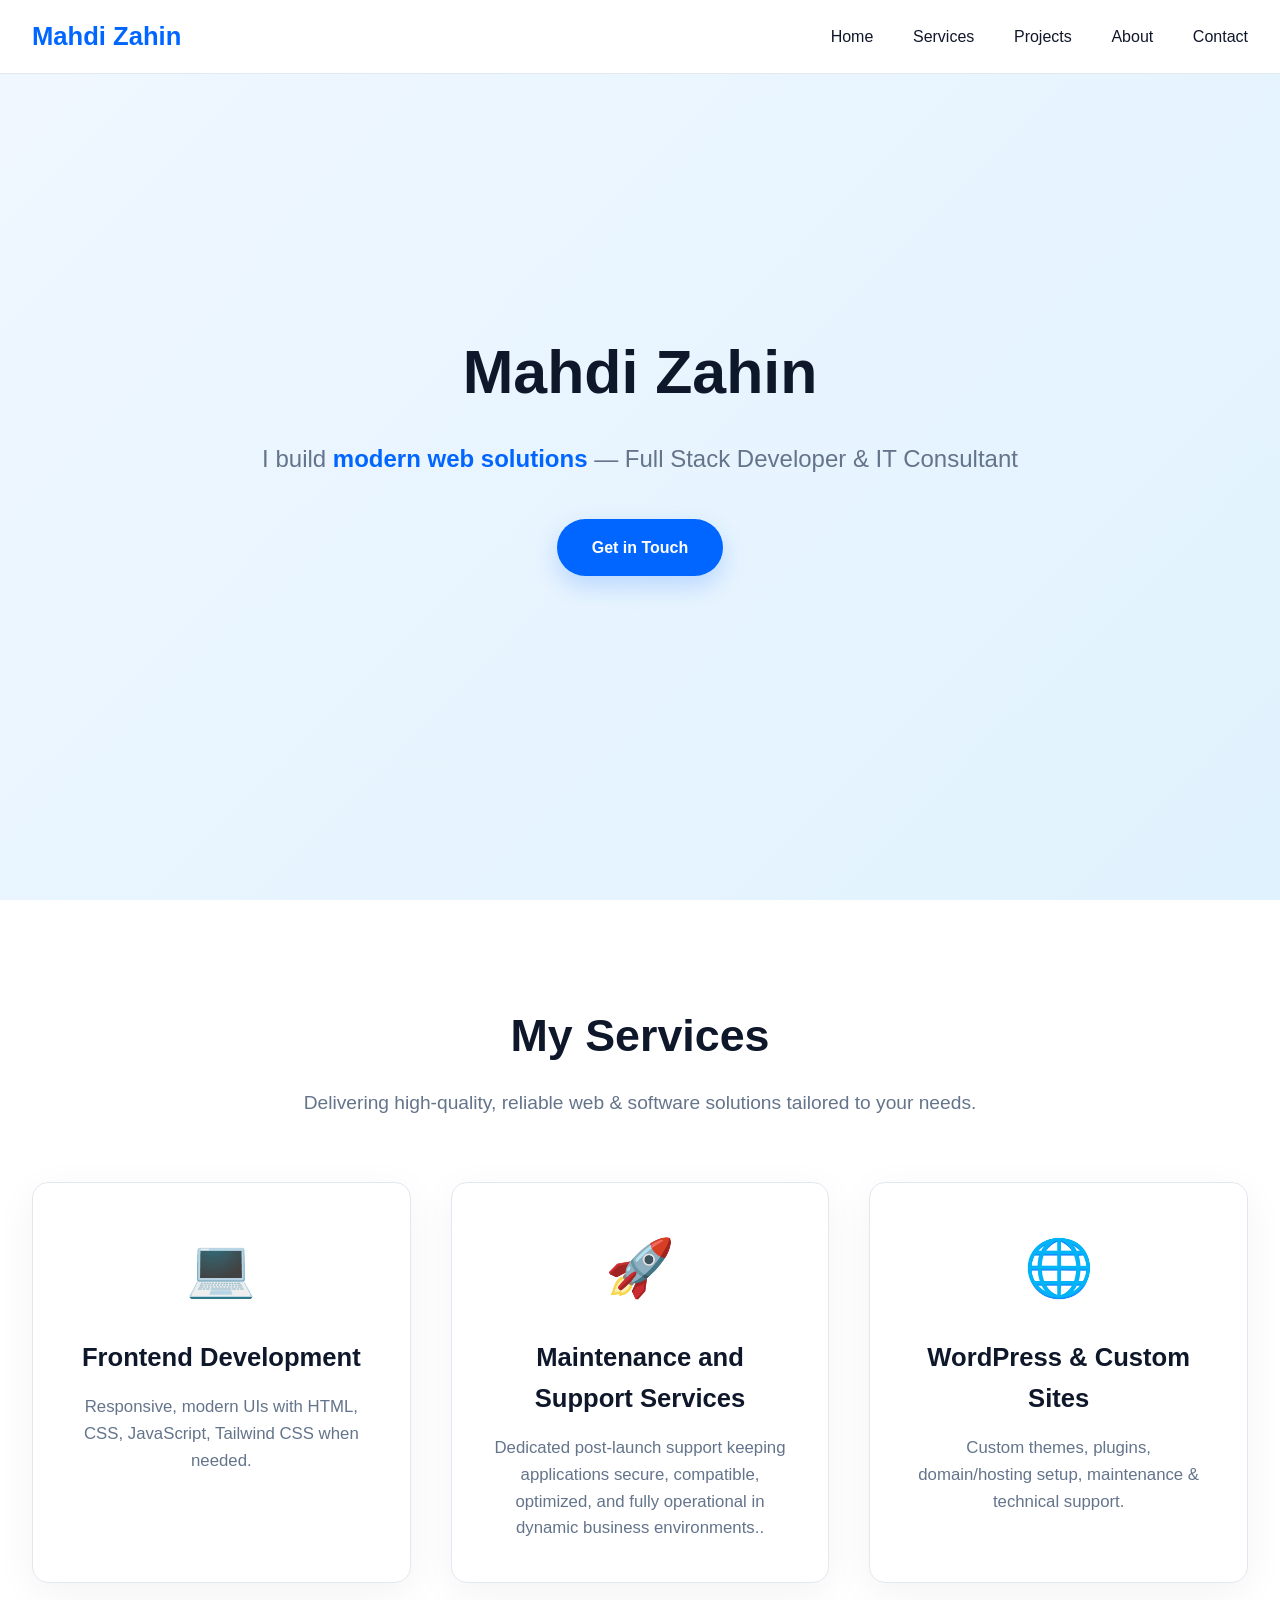
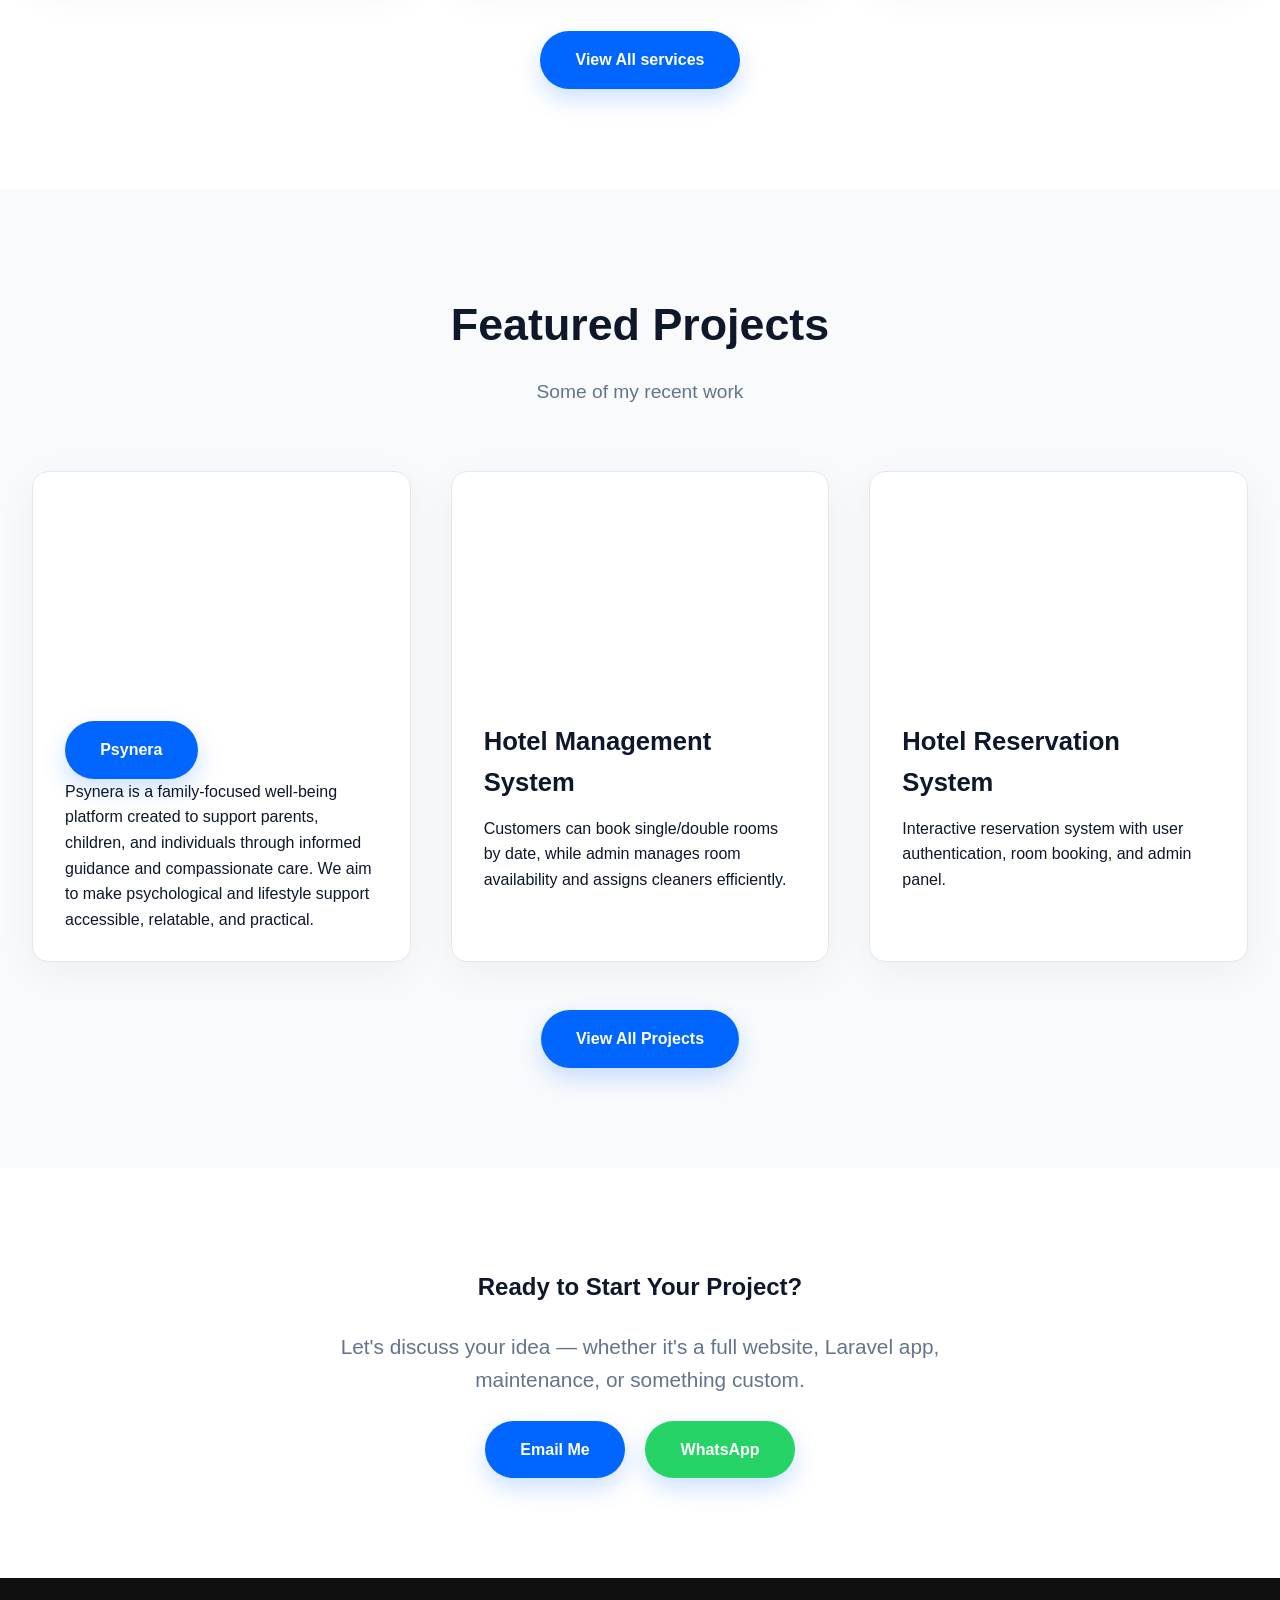
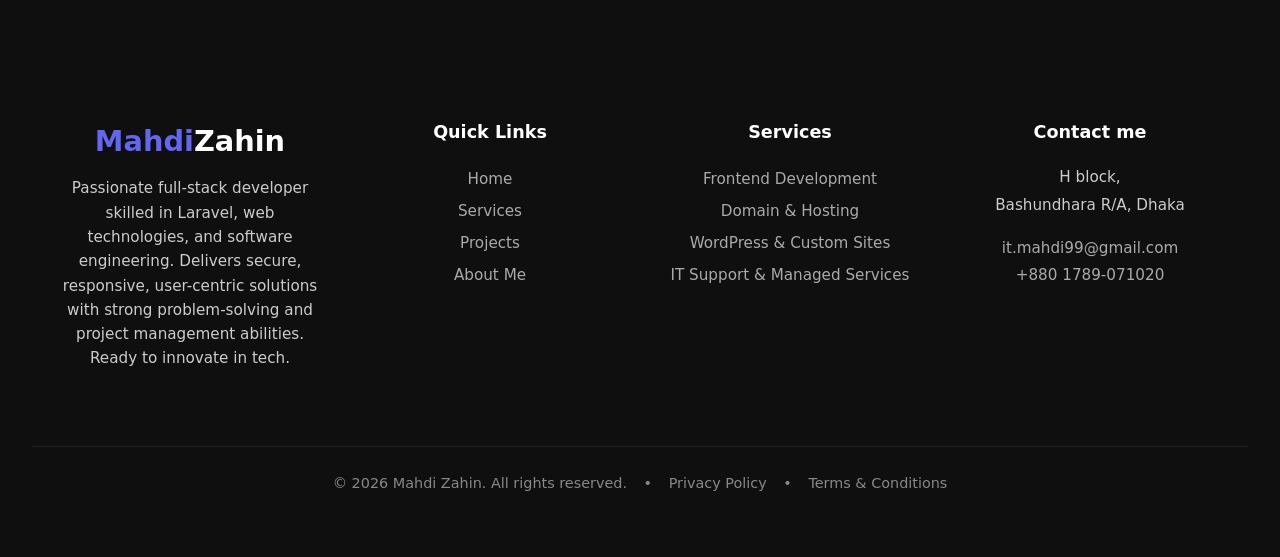
==== commit bbb86503: "Update index.html" ====
--- a/index.html
+++ b/index.html
@@ -11,7 +11,7 @@
   <link rel="preconnect" href="https://fonts.googleapis.com">
   <link rel="preconnect" href="https://fonts.gstatic.com" crossorigin>
   <link href="https://fonts.googleapis.com/css2?family=Inter:wght@300;400;500;600;700&display=swap" rel="stylesheet">
-  <link href="assets/css/style.css" rel="stylesheet">
+  <link href="assets/css/main.css" rel="stylesheet">
   
 </head>
 <body>
@@ -134,7 +134,7 @@
 
 <footer id="main-footer" style="width: 100%;"></footer>
 <script>
-  // footer লোড করা
+
   fetch('footer.html')
     .then(response => {
       if (!response.ok) throw new Error('Footer file not found');
@@ -148,4 +148,4 @@
       document.getElementById('main-footer').innerHTML = '<p style="text-align:center; color:#f66;">Footer লোড করতে সমস্যা হয়েছে</p>';
     });
 </script>
-</html>+</html>
--- a/assets/css/main.css
+++ b/assets/css/main.css
@@ -0,0 +1,533 @@
+/* ==================================================
+   Mahdi Zahin Portfolio - Unified & Cleaned style.css
+   Last updated: March 2026
+   (duplicates removed, rules merged)
+================================================== */
+
+:root {
+  --primary: #0066ff;
+  --primary-dark: #004ccc;
+  --dark: #0f172a;
+  --gray: #64748b;
+  --light: #f8fafc;
+  --white: #ffffff;
+  --border: #e2e8f0;
+}
+
+* {
+  margin: 0;
+  padding: 0;
+  box-sizing: border-box;
+}
+
+body {
+  font-family: 'Inter', sans-serif;
+  background: var(--white);
+  color: var(--dark);
+  line-height: 1.6;
+}
+
+/* ==================================================
+   Navbar
+================================================== */
+.navbar {
+  position: fixed;
+  top: 0;
+  left: 0;
+  right: 0;
+  width: 100%;
+  background: rgba(255, 255, 255, 0.98);
+  backdrop-filter: blur(10px);
+  border-bottom: 1px solid var(--border);
+  z-index: 1000;
+  transition: all 0.3s;
+}
+
+.nav-container {
+  max-width: 1280px;
+  margin: 0 auto;
+  padding: 1rem 2rem;
+  display: flex;
+  justify-content: space-between;
+  align-items: center;
+}
+
+.logo {
+  font-size: 1.6rem;
+  font-weight: 700;
+  color: var(--primary);
+  text-decoration: none;
+}
+
+.nav-links a {
+  margin-left: 2.2rem;
+  text-decoration: none;
+  color: var(--dark);
+  font-weight: 500;
+  transition: color 0.3s;
+}
+
+.nav-links a:hover,
+.nav-links a.active {
+  color: var(--primary);
+}
+
+/* ==================================================
+   Hero Section
+================================================== */
+.hero {
+  min-height: 100vh;
+  background: linear-gradient(135deg, #f0f7ff 0%, #e0f2fe 100%);
+  display: flex;
+  align-items: center;
+  justify-content: center;
+  text-align: center;
+  padding: 0 2rem;
+}
+
+.hero-content h1,
+.hero h1 {
+  font-size: 3.8rem;
+  font-weight: 700;
+  margin-bottom: 1.2rem;
+  color: var(--dark);
+}
+
+.hero-content p,
+.hero p {
+  font-size: 1.5rem;
+  color: var(--gray);
+  margin-bottom: 2.5rem;
+  max-width: 760px;
+  margin-left: auto;
+  margin-right: auto;
+}
+
+.hero-content .highlight {
+  color: var(--primary);
+  font-weight: 600;
+}
+
+/* ==================================================
+   Buttons
+================================================== */
+.btn {
+  display: inline-block;
+  padding: 1rem 2.2rem;
+  background: var(--primary);
+  color: white;
+  border-radius: 50px;
+  text-decoration: none;
+  font-weight: 600;
+  transition: all 0.3s;
+  box-shadow: 0 10px 25px rgba(0, 102, 255, 0.2);
+}
+
+.btn:hover {
+  background: var(--primary-dark);
+  transform: translateY(-4px);
+  box-shadow: 0 15px 35px rgba(0, 102, 255, 0.3);
+}
+
+/* ==================================================
+   General Section Styles
+================================================== */
+.section,
+.services-section,
+.projects-section,
+.contact-section {
+  padding: 100px 2rem;
+}
+
+.container {
+  max-width: 1280px;
+  margin: 0 auto;
+}
+
+.section-title {
+  text-align: center;
+  margin-bottom: 4rem;
+}
+
+.section-title h2 {
+  font-size: 2.8rem;
+  font-weight: 700;
+  margin-bottom: 1rem;
+}
+
+.section-title p {
+  color: var(--gray);
+  font-size: 1.2rem;
+  max-width: 720px;
+  margin: 0 auto;
+}
+
+/* ==================================================
+   Services
+================================================== */
+.services-grid {
+  display: grid;
+  grid-template-columns: repeat(auto-fit, minmax(320px, 1fr));
+  gap: 2.5rem;
+}
+
+.service-card {
+  background: white;
+  border-radius: 16px;
+  padding: 2.5rem;
+  box-shadow: 0 10px 40px rgba(0, 0, 0, 0.05);
+  border: 1px solid var(--border);
+  transition: all 0.4s ease;
+  text-align: center;
+}
+
+.service-card:hover {
+  transform: translateY(-12px);
+  box-shadow: 0 25px 60px rgba(0, 102, 255, 0.12);
+  border-color: var(--primary);
+}
+
+.service-icon,
+.card-icon,
+.value-icon {
+  font-size: 3.5rem;
+  color: var(--primary);
+  margin-bottom: 1.5rem;
+}
+
+.service-card h3,
+.value-card h3 {
+  font-size: 1.6rem;
+  margin-bottom: 1rem;
+  color: var(--dark);
+}
+
+.service-card p,
+.value-card p {
+  color: var(--gray);
+  font-size: 1.05rem;
+}
+
+/* ==================================================
+   Projects
+================================================== */
+.projects-preview,
+.projects-grid {
+  display: grid;
+  grid-template-columns: repeat(auto-fit, minmax(340px, 1fr));
+  gap: 2.5rem;
+}
+
+.project-card {
+  background: white;
+  border-radius: 16px;
+  overflow: hidden;
+  box-shadow: 0 10px 40px rgba(0, 0, 0, 0.05);
+  border: 1px solid var(--border);
+  transition: all 0.4s ease;
+}
+
+.project-card:hover {
+  transform: translateY(-12px);
+  box-shadow: 0 25px 60px rgba(0, 102, 255, 0.12);
+  border-color: var(--primary);
+}
+
+.project-img,
+.project-thumbnail {
+  height: 220px;
+  background-size: cover;
+  background-position: center;
+}
+
+.project-info,
+.project-content {
+  padding: 1.8rem 2rem;
+}
+
+.project-info h4,
+.project-content h3 {
+  font-size: 1.6rem;
+  margin-bottom: 0.8rem;
+}
+
+.project-desc {
+  color: var(--gray);
+  font-size: 1.05rem;
+  margin-bottom: 1.5rem;
+}
+
+.tech-tags {
+  display: flex;
+  flex-wrap: wrap;
+  gap: 0.6rem;
+  margin-bottom: 1.5rem;
+}
+
+.tag {
+  background: #e0f2fe;
+  color: var(--primary);
+  padding: 0.4rem 0.9rem;
+  border-radius: 50px;
+  font-size: 0.9rem;
+  font-weight: 500;
+}
+
+/* ==================================================
+   Stats / Values
+================================================== */
+.stats {
+  background: var(--dark);
+  color: white;
+  padding: 100px 2rem;
+  text-align: center;
+}
+
+.stats-grid,
+.values-grid {
+  display: grid;
+  grid-template-columns: repeat(auto-fit, minmax(220px, 1fr));
+  gap: 3rem;
+}
+
+.stat-item h3 {
+  font-size: 3.5rem;
+  font-weight: 700;
+  color: var(--primary);
+  margin-bottom: 0.5rem;
+}
+
+.stat-item p {
+  font-size: 1.1rem;
+  opacity: 0.9;
+}
+
+/* About / Story */
+.about-story {
+  display: grid;
+  grid-template-columns: 1fr 1fr;
+  gap: 4rem;
+  align-items: center;
+}
+
+.story-text h3 {
+  font-size: 2.2rem;
+  margin-bottom: 1.5rem;
+}
+
+.story-text p {
+  font-size: 1.1rem;
+  color: var(--gray);
+  margin-bottom: 1.5rem;
+}
+
+.story-image {
+  border-radius: 16px;
+  overflow: hidden;
+  box-shadow: 0 20px 50px rgba(0,0,0,0.08);
+}
+
+.story-image img {
+  width: 100%;
+  height: auto;
+  display: block;
+}
+
+/* ==================================================
+   Contact
+================================================== */
+.contact-grid {
+  display: grid;
+  grid-template-columns: 1fr 1fr;
+  gap: 4rem;
+  align-items: start;
+}
+
+.info-card {
+  background: white;
+  border-radius: 16px;
+  padding: 2rem;
+  box-shadow: 0 10px 40px rgba(0,0,0,0.05);
+  border: 1px solid var(--border);
+  transition: all 0.3s;
+}
+
+.info-card:hover {
+  transform: translateY(-8px);
+  box-shadow: 0 20px 50px rgba(0, 102, 255, 0.1);
+  border-color: var(--primary);
+}
+
+.info-icon {
+  font-size: 2.5rem;
+  color: var(--primary);
+  margin-bottom: 1rem;
+  display: block;
+}
+
+.info-card h3 {
+  font-size: 1.4rem;
+  margin-bottom: 0.8rem;
+}
+
+.info-card p,
+.info-card a {
+  color: var(--gray);
+  font-size: 1.05rem;
+}
+
+.info-card a {
+  color: var(--primary);
+  font-weight: 500;
+  text-decoration: none;
+}
+
+.info-card a:hover {
+  text-decoration: underline;
+}
+
+.contact-form {
+  background: white;
+  border-radius: 16px;
+  padding: 2.5rem;
+  box-shadow: 0 10px 40px rgba(0,0,0,0.05);
+  border: 1px solid var(--border);
+}
+
+.form-group {
+  margin-bottom: 1.8rem;
+}
+
+.form-group label {
+  display: block;
+  margin-bottom: 0.6rem;
+  font-weight: 500;
+  color: var(--dark);
+}
+
+.form-group input,
+.form-group textarea {
+  width: 100%;
+  padding: 0.9rem 1.2rem;
+  border: 1px solid #cbd5e1;
+  border-radius: 8px;
+  font-size: 1rem;
+  transition: border-color 0.3s;
+}
+
+.form-group input:focus,
+.form-group textarea:focus {
+  outline: none;
+  border-color: var(--primary);
+  box-shadow: 0 0 0 3px rgba(0, 102, 255, 0.1);
+}
+
+.form-group textarea {
+  min-height: 160px;
+  resize: vertical;
+}
+
+.submit-btn {
+  width: 100%;
+  padding: 1rem;
+  background: var(--primary);
+  color: white;
+  border: none;
+  border-radius: 50px;
+  font-size: 1.1rem;
+  font-weight: 600;
+  cursor: pointer;
+  transition: all 0.3s;
+}
+
+.submit-btn:hover {
+  background: var(--primary-dark);
+  transform: translateY(-3px);
+}
+
+.map-container {
+  margin-top: 5rem;
+  border-radius: 16px;
+  overflow: hidden;
+  box-shadow: 0 10px 40px rgba(0,0,0,0.08);
+}
+
+.map-container iframe {
+  width: 100%;
+  height: 450px;
+  border: 0;
+}
+
+/* ==================================================
+   Footer
+================================================== */
+footer {
+  background: var(--dark);
+  color: white;
+  padding: 5rem 2rem 2rem;
+  text-align: center;
+}
+
+footer a {
+  color: var(--primary);
+  text-decoration: none;
+}
+
+footer a:hover {
+  text-decoration: underline;
+}
+
+/* ==================================================
+   Responsive Adjustments
+================================================== */
+@media (max-width: 992px) {
+  .hero-content h1,
+  .hero h1 {
+    font-size: 3.2rem;
+  }
+  .hero-content p,
+  .hero p {
+    font-size: 1.4rem;
+  }
+  .about-story,
+  .contact-grid {
+    grid-template-columns: 1fr;
+    gap: 3rem;
+  }
+}
+
+@media (max-width: 768px) {
+  .hero-content h1,
+  .hero h1 {
+    font-size: 2.8rem;
+  }
+  .hero-content p,
+  .hero p {
+    font-size: 1.3rem;
+  }
+  .nav-links a {
+    margin-left: 1.2rem;
+    font-size: 0.95rem;
+  }
+  .section,
+  .services-section,
+  .projects-section,
+  .contact-section {
+    padding: 80px 1.5rem;
+  }
+  .section-title h2 {
+    font-size: 2.4rem;
+  }
+}
+
+@media (max-width: 576px) {
+  .hero-content h1,
+  .hero h1 {
+    font-size: 2.4rem;
+  }
+}
+
+#main-footer {
+    width: 100%;
+    background: #0f0f0f;
+  }
